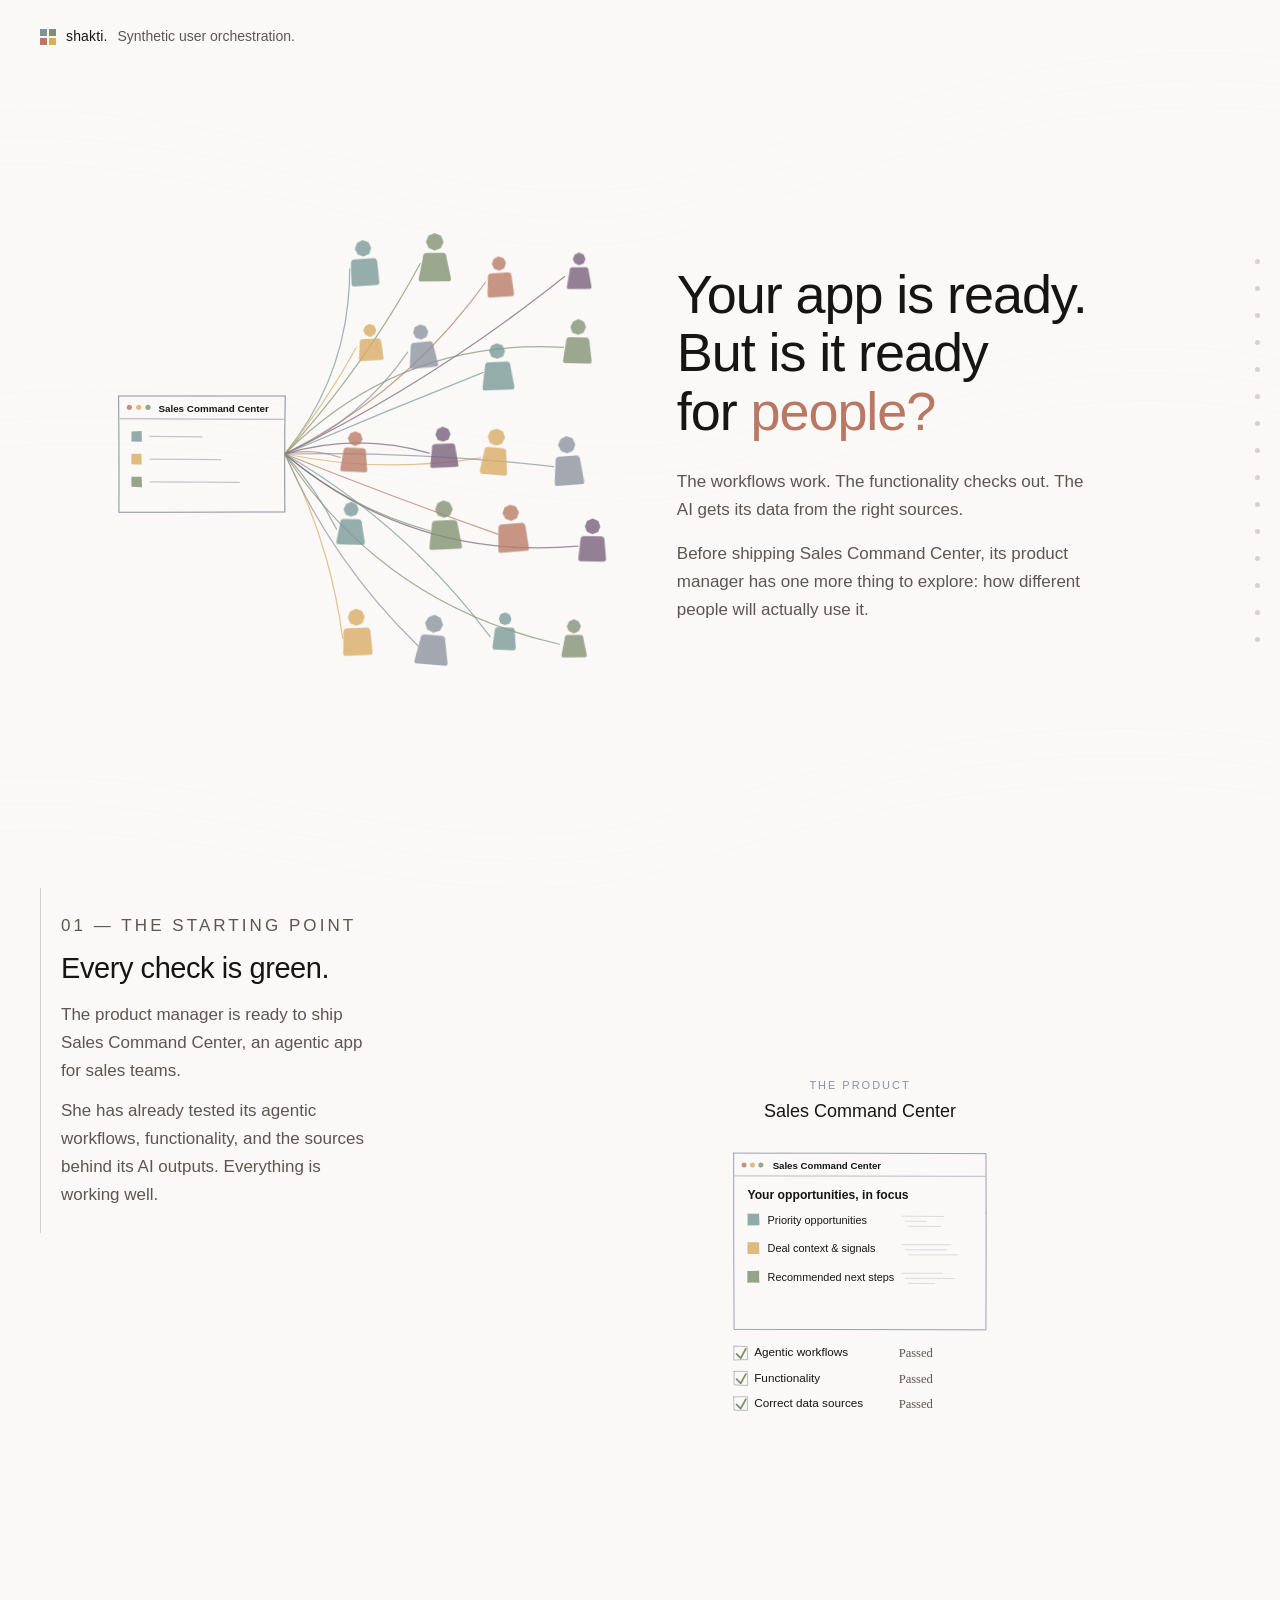
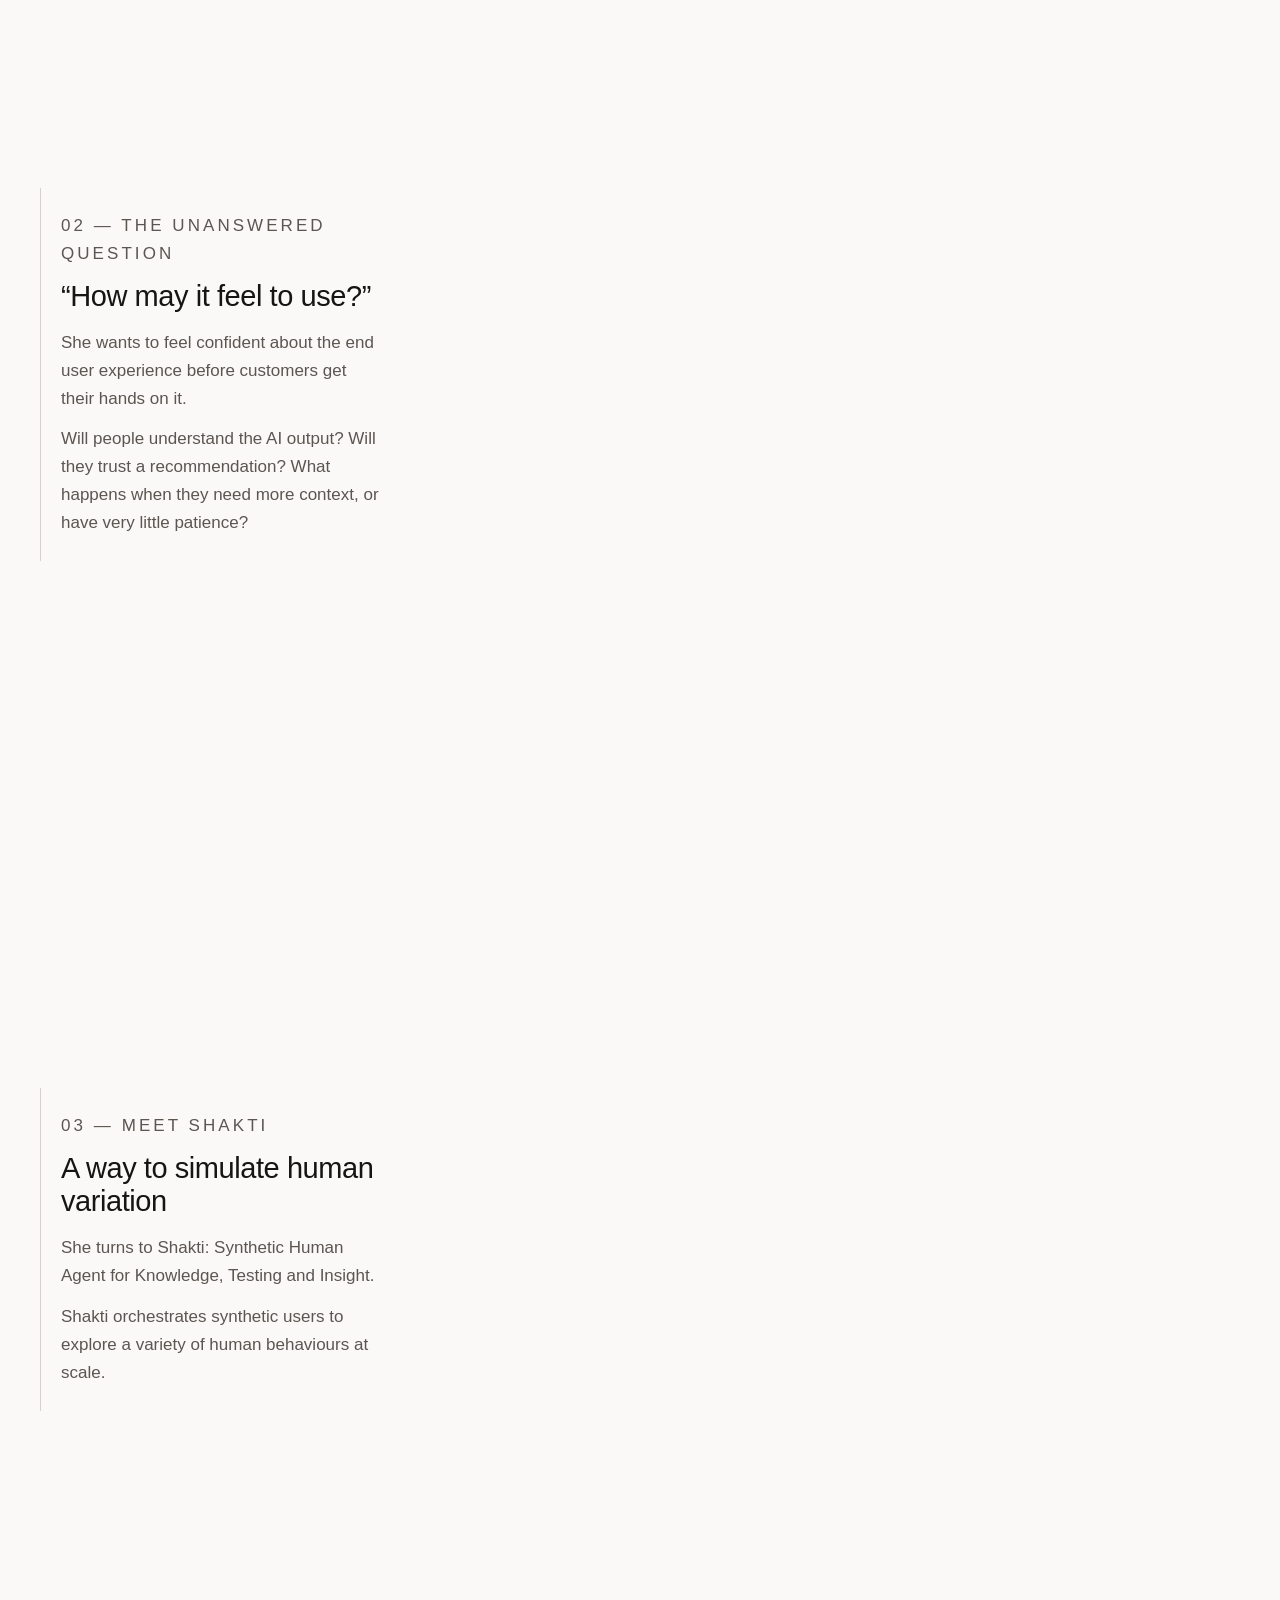
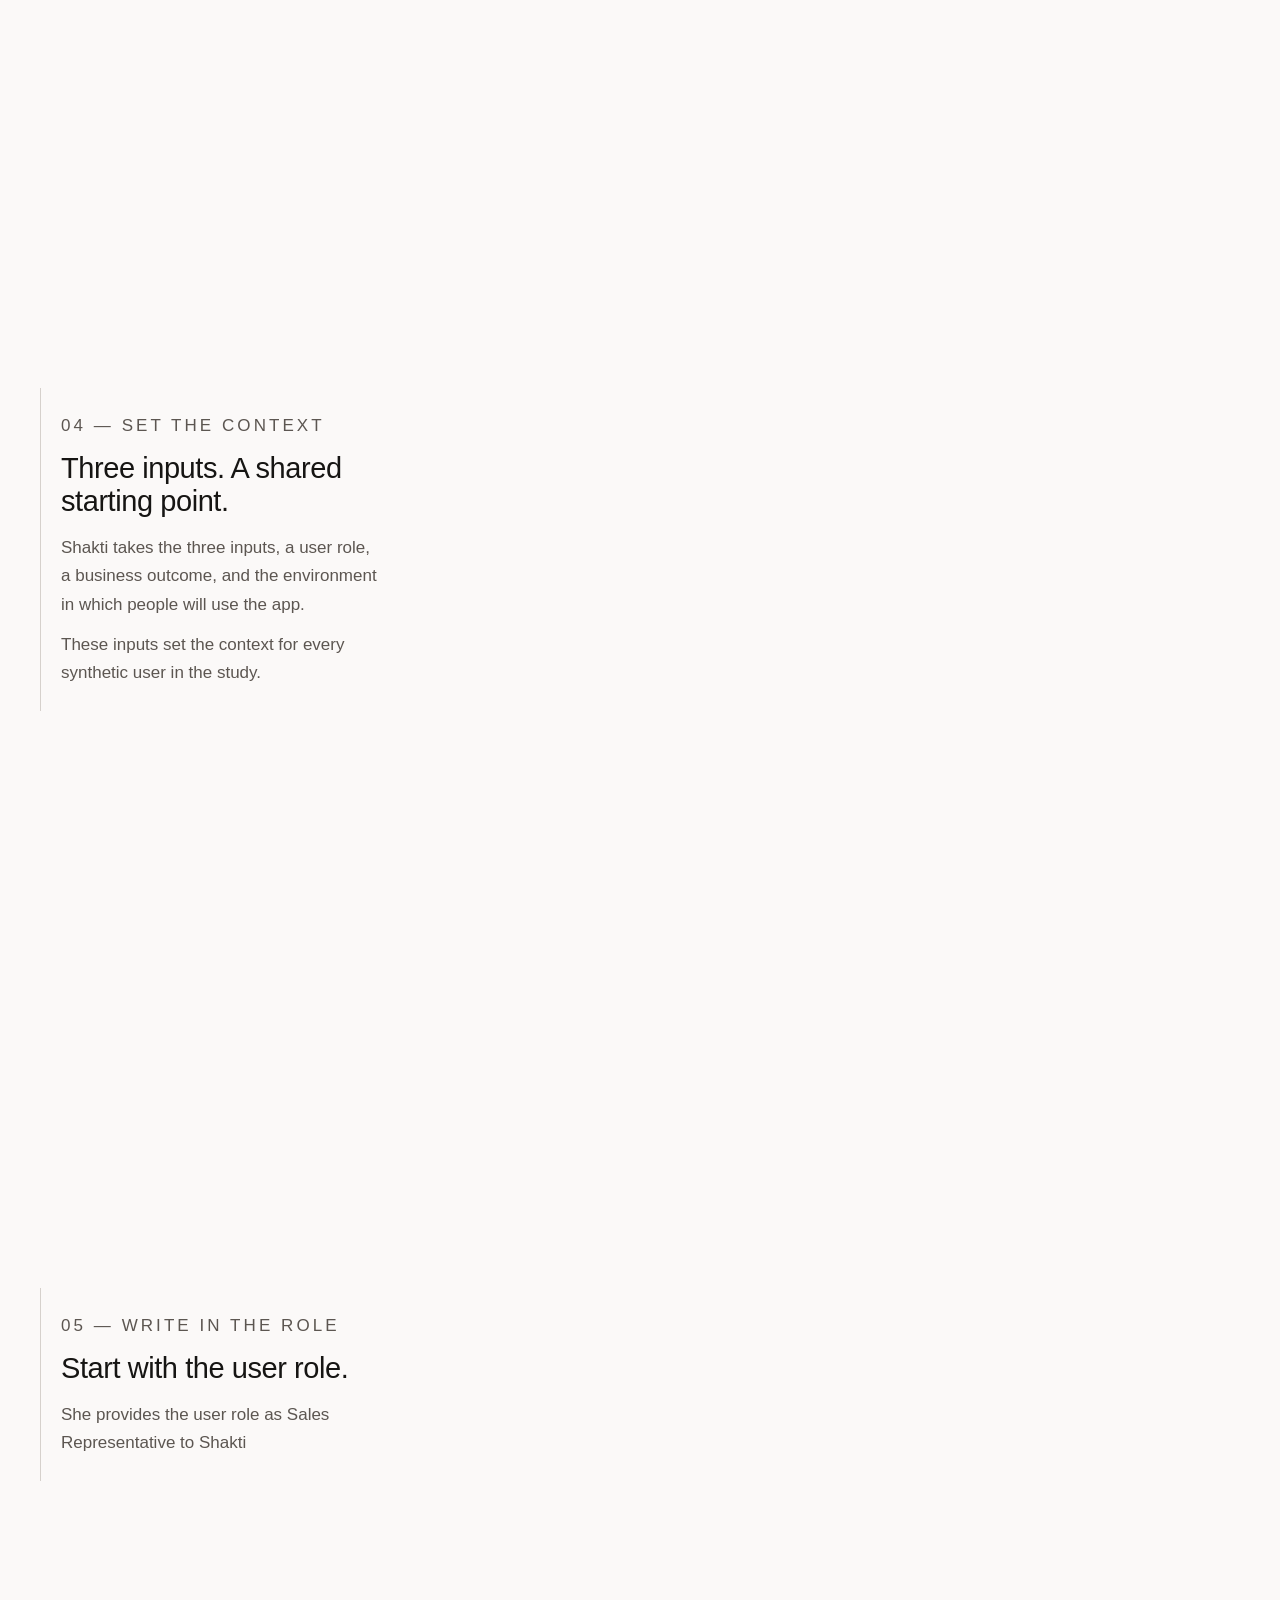
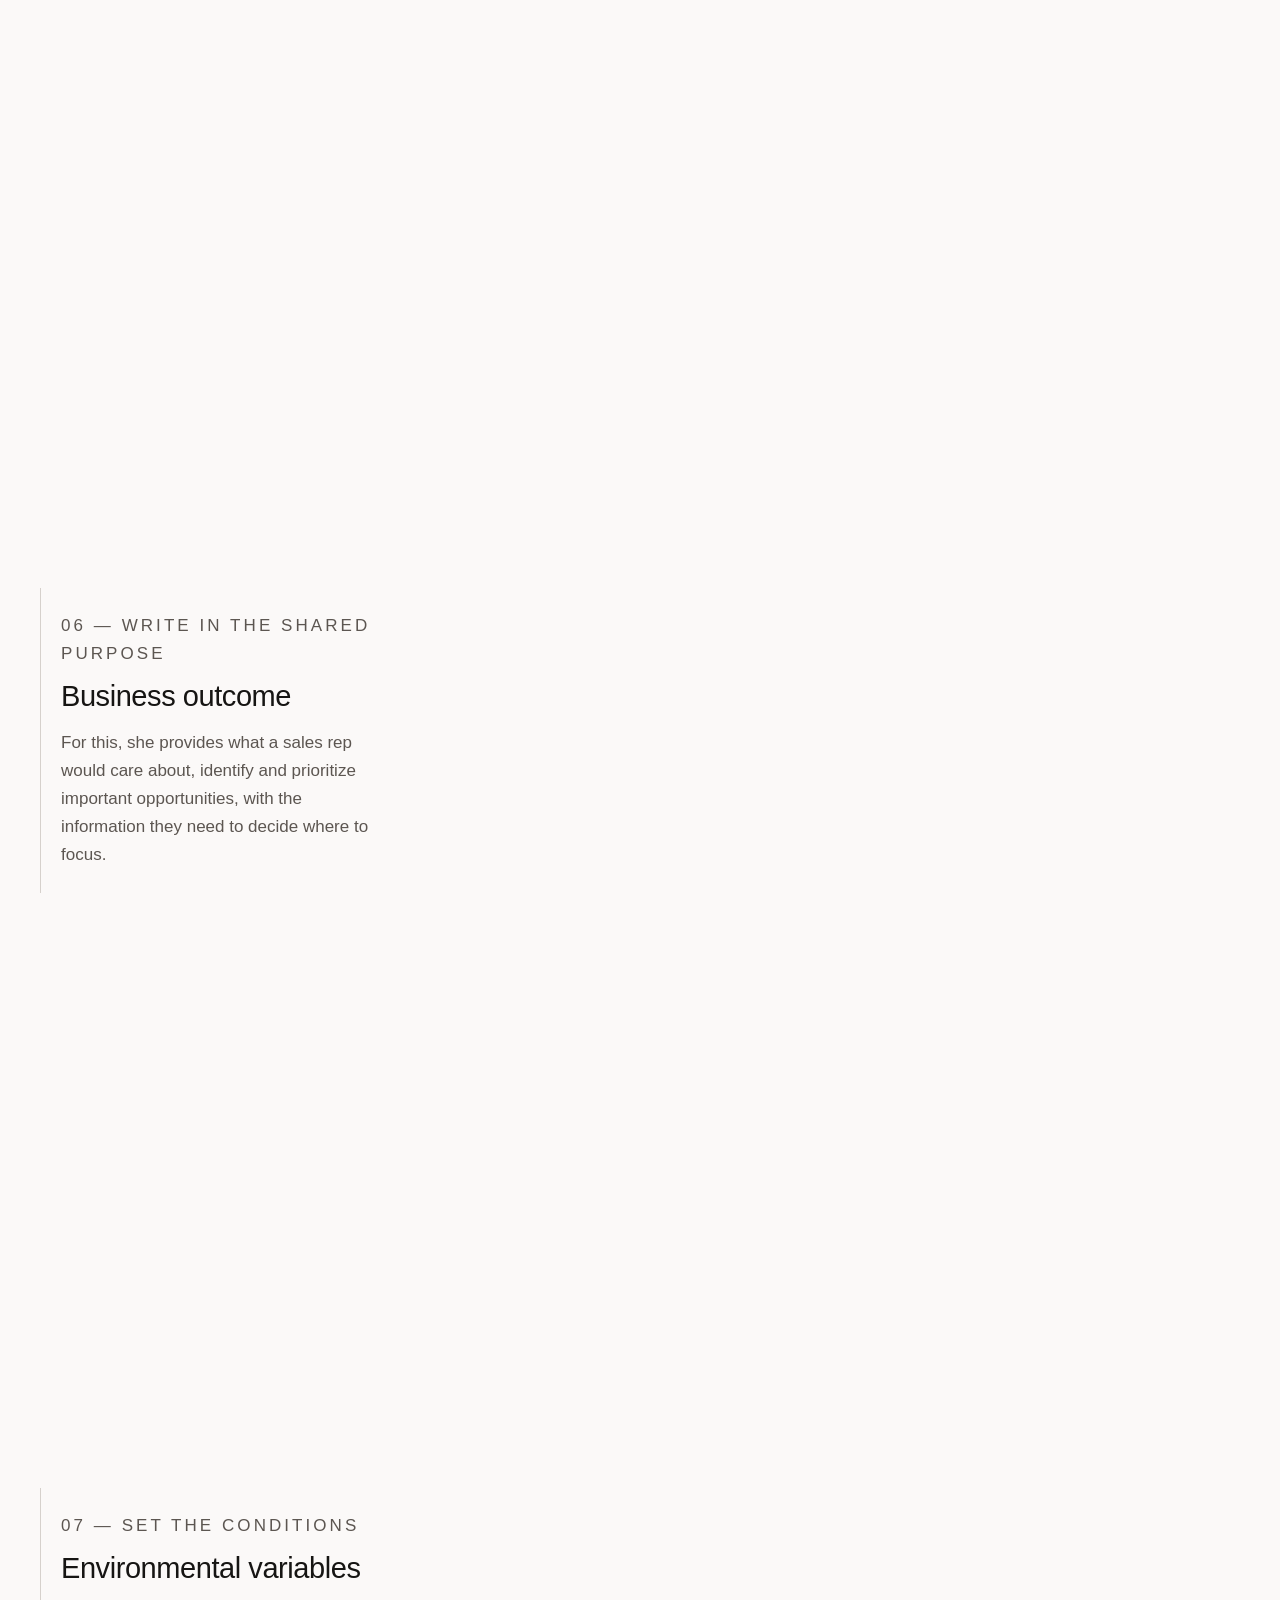
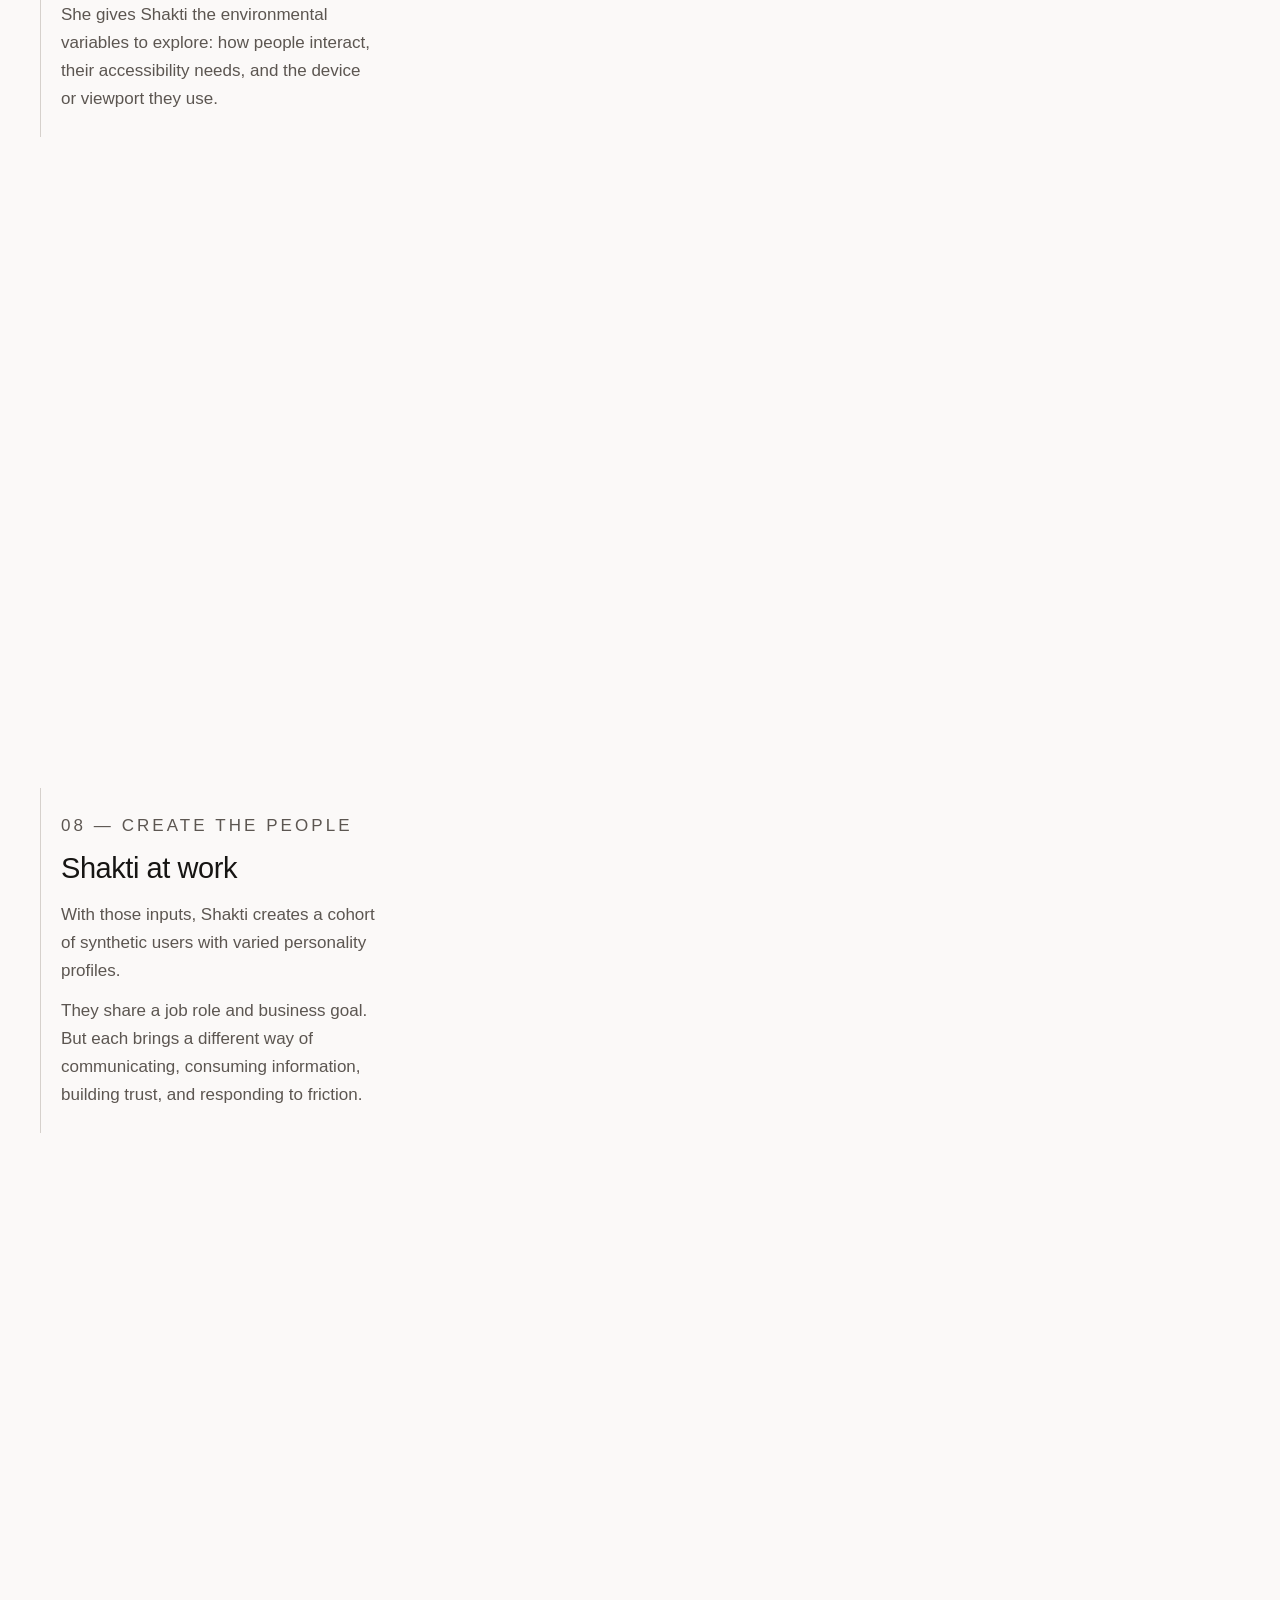
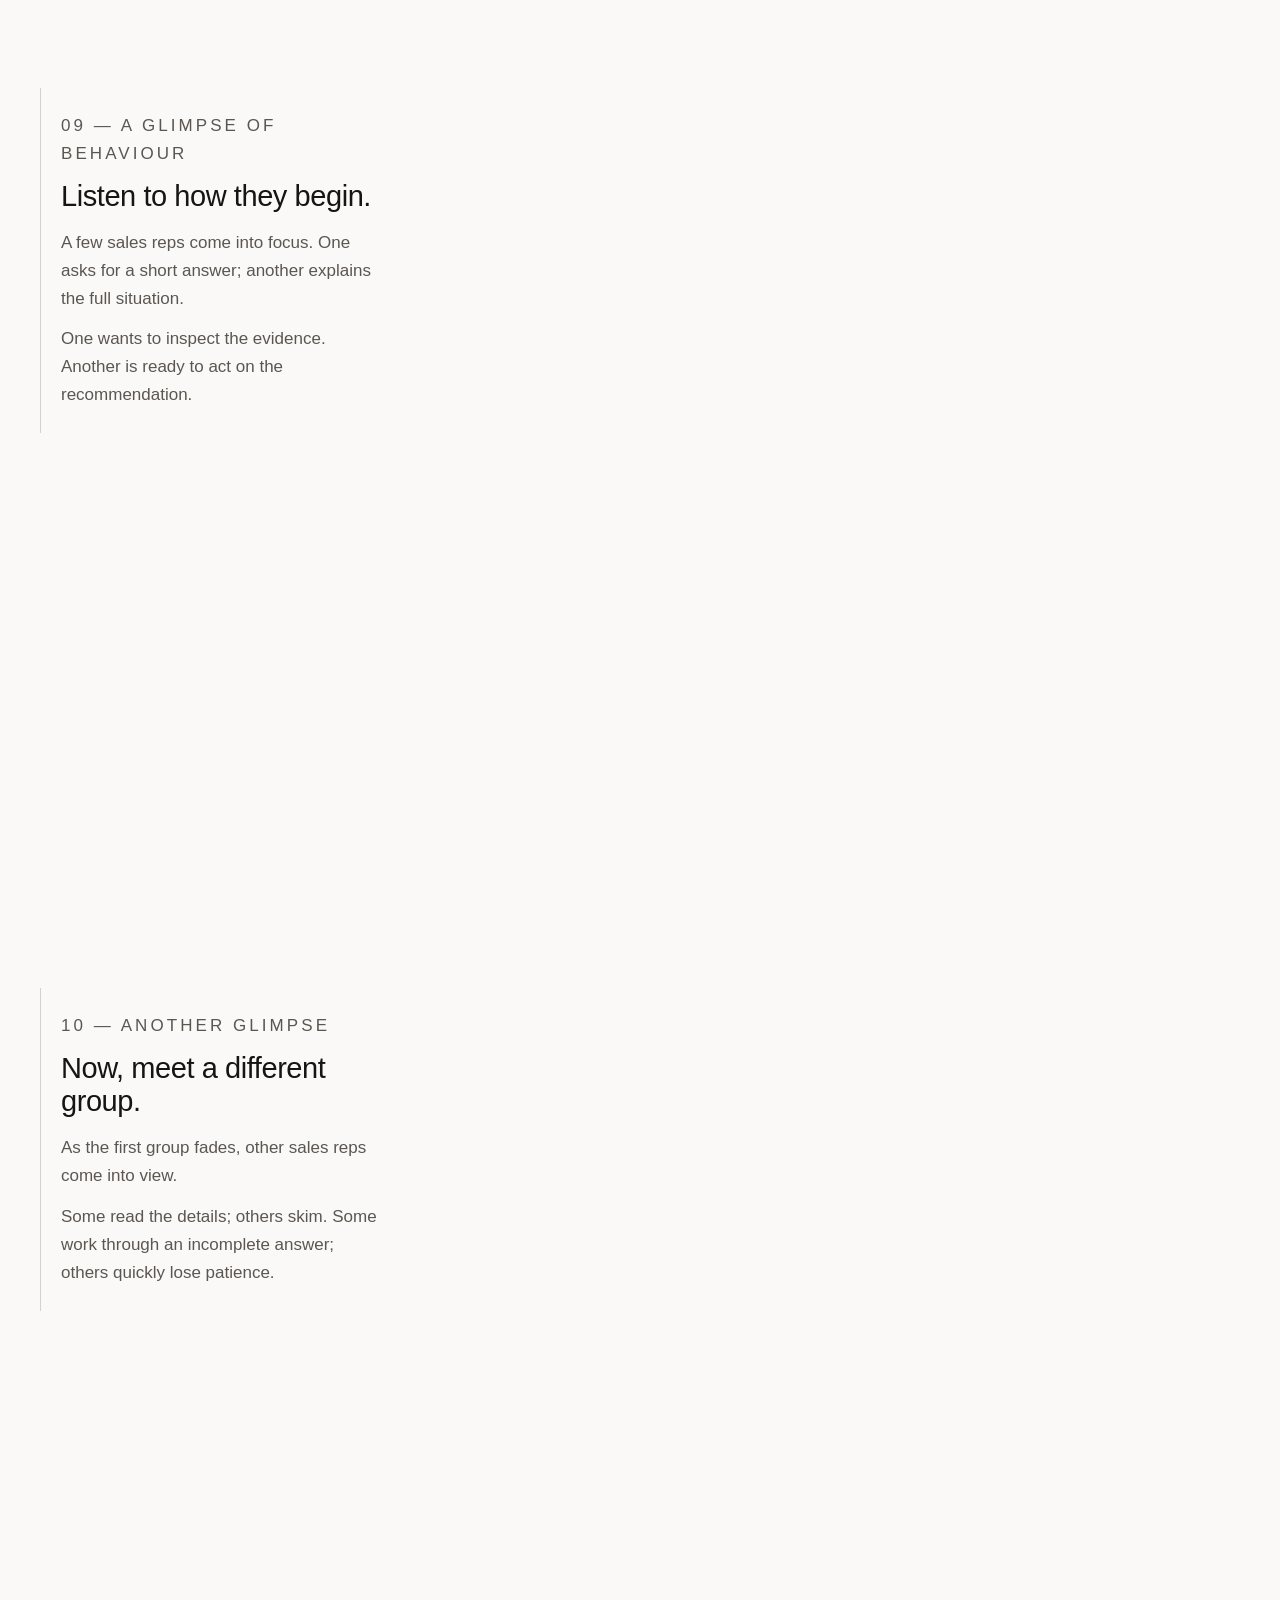
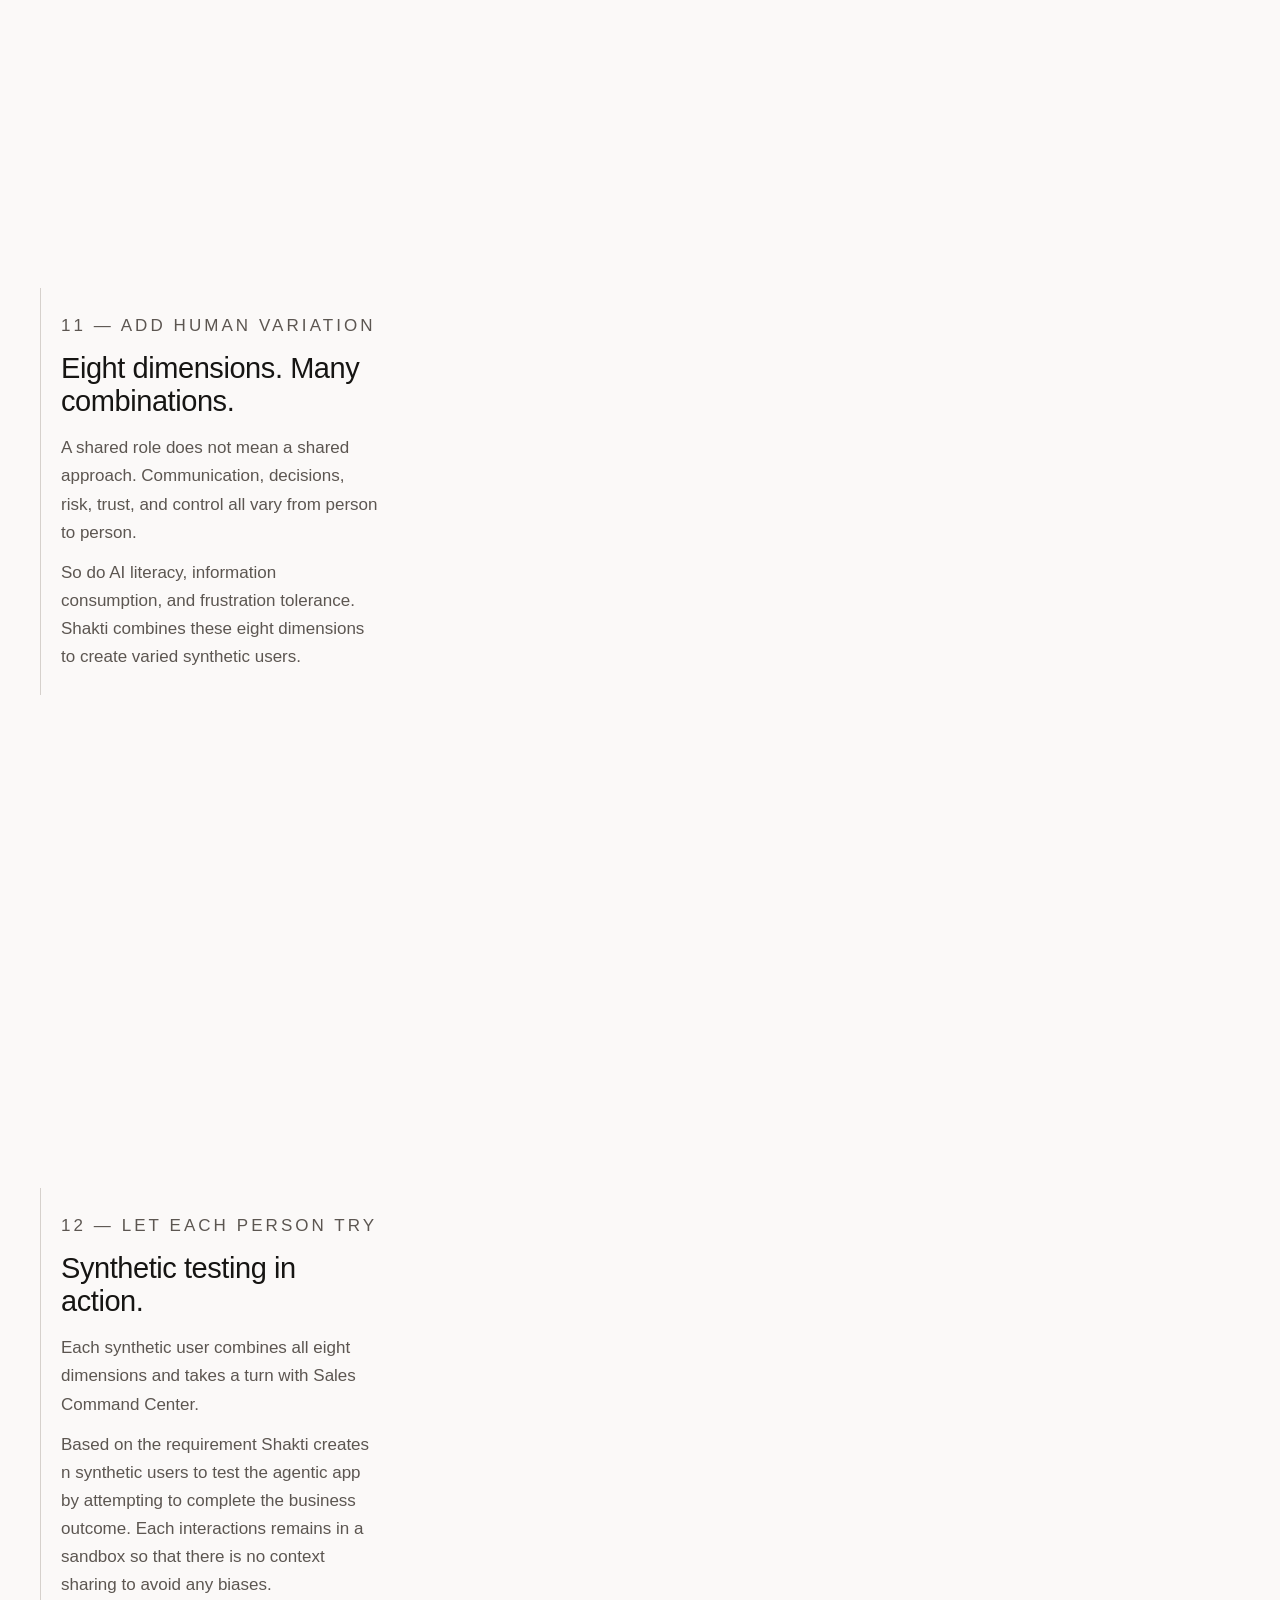
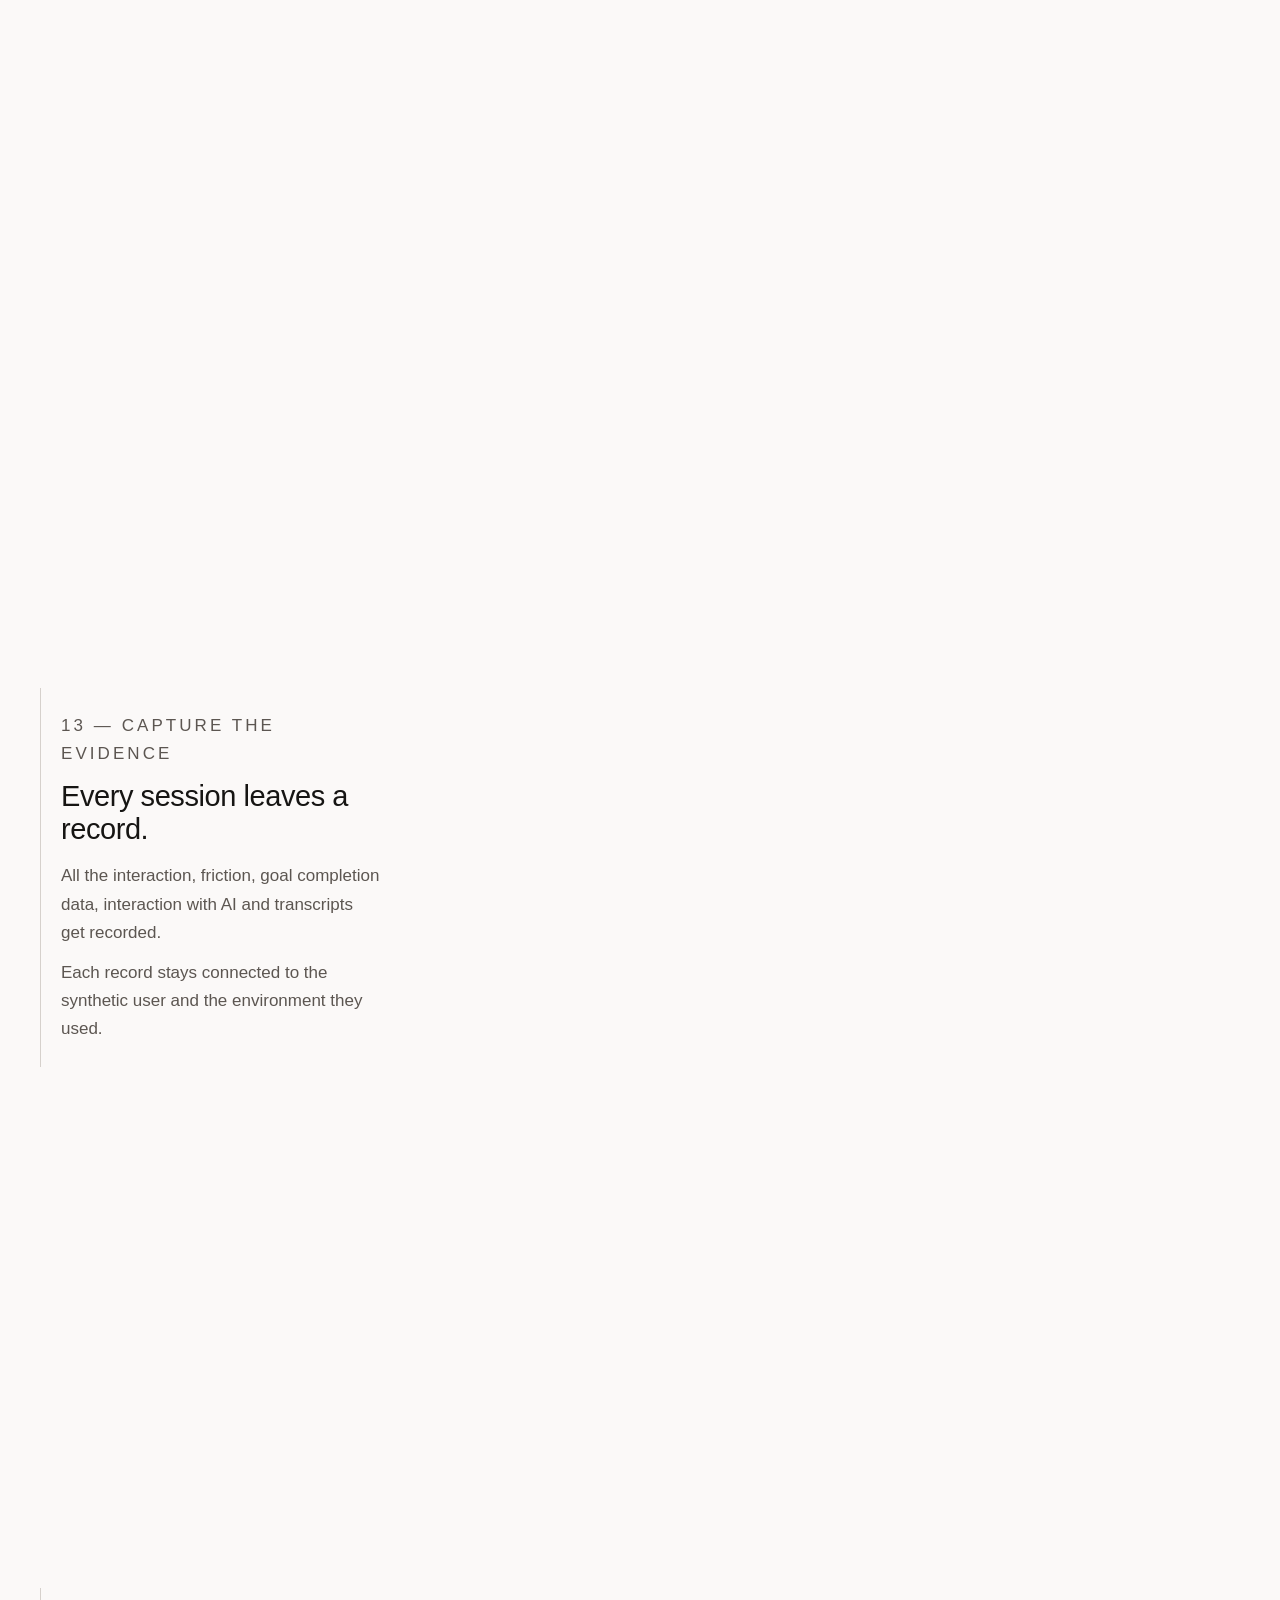
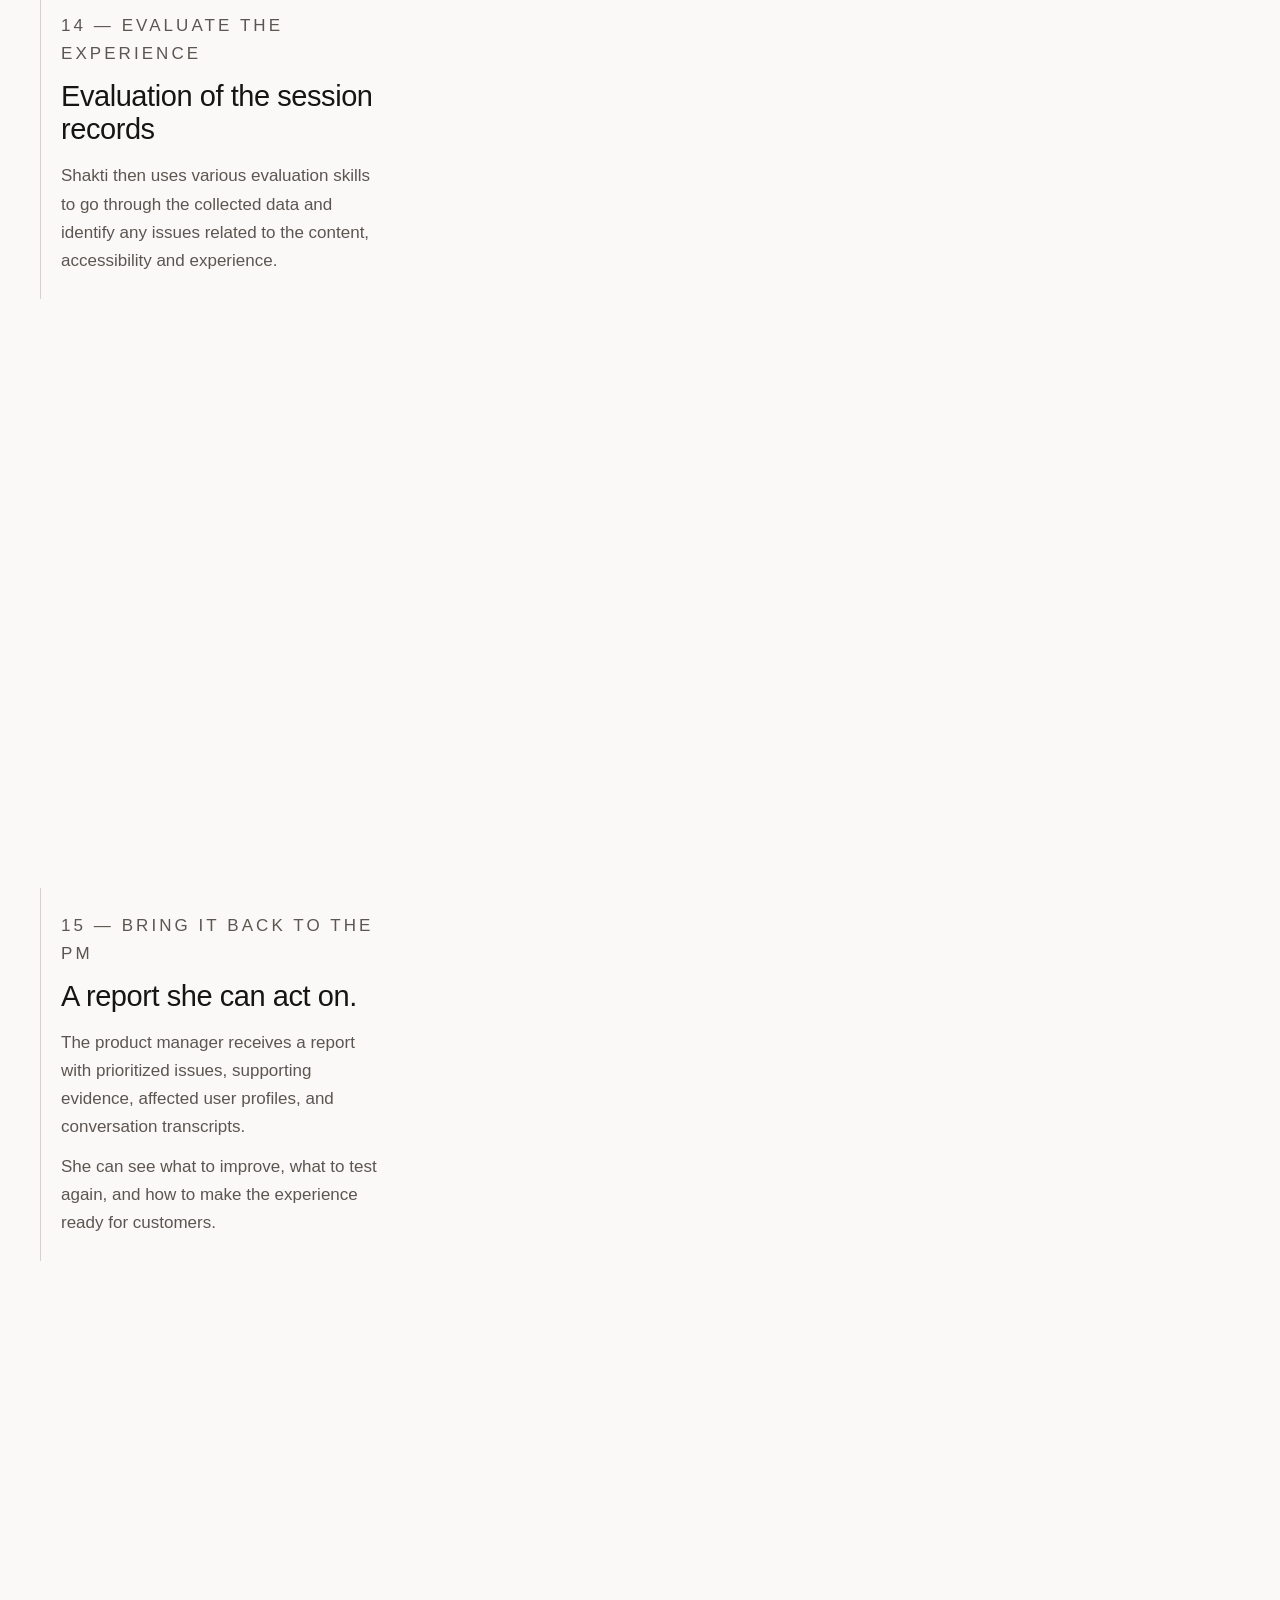
==== shakti-story-standalone.html @ a96cd529 "Minimalist theme: quieter background, borderless cards, flat fills, finer lines Co-Authored-By: Clau" ====
<!doctype html>
<html lang="en">
<head>
<meta charset="utf-8">
<meta name="viewport" content="width=device-width, initial-scale=1">
<title>Ready for people? — A Shakti story</title>
<meta name="description" content="How a product manager uses Shakti, synthetic user orchestration, to explore the human experience of an agentic Sales Command Center app before launch.">
<style>
/* Ready for people? — A Shakti story
   Shareable stylesheet. Warm, paper-like, hand-drawn. No gradients, no glossy effects. */

:root {
  --bg: #FBF9F8;
  --card: #FFFEFD;
  --text: #161513;
  --text-2: #5C5651;
  --border: #D6D1CC;
  --focus: #00688C;
  --red: #C74634;
  --teal: #789895;
  --sage: #80906F;
  --terracotta: #B87863;
  --plum: #765D78;
  --gold: #D9AB63;
  --gray: #8B919C;
  --font: "Oracle Sans", "Helvetica Neue", Arial, sans-serif;
  --card-w: 340px;
  --pin-top: 26vh;
}

* { box-sizing: border-box; }
html { scroll-behavior: smooth; }
@media (prefers-reduced-motion: reduce) { html { scroll-behavior: auto; } }

body {
  margin: 0;
  background: var(--bg);
  color: var(--text);
  font-family: var(--font);
  font-size: 17px;
  line-height: 1.55;
  overflow-x: hidden;
  -webkit-font-smoothing: antialiased;
}

a { color: var(--focus); }
:focus-visible { outline: 2px solid var(--focus); outline-offset: 3px; }

/* Background bands + contours */
.bg { position: fixed; inset: 0; z-index: 0; pointer-events: none; }
.bg svg { width: 100%; height: 100%; display: block; }
.bg-bands path { display: none; }
.bg-contours path { fill: none; stroke: #9C8F84; stroke-width: 0.6; opacity: 0.07; }

/* Reading progress */
.progress { position: fixed; top: 0; left: 0; right: 0; height: 2px; z-index: 50; background: transparent; }
.progress-bar { height: 100%; width: 0; background: var(--red); transform-origin: left; }

.skip-link {
  position: absolute; left: 12px; top: -60px; z-index: 60;
  background: var(--card); border: 1px solid var(--border); padding: 8px 12px; border-radius: 4px;
}
.skip-link:focus { top: 12px; }

/* Brand */
.brand {
  position: relative; z-index: 2;
  display: flex; align-items: center; gap: 10px;
  padding: 26px 40px 0;
  color: var(--text-2);
  font-size: 14px;
}
.brand-mark { display: grid; grid-template-columns: 1fr 1fr; gap: 2px; width: 16px; height: 16px; }
.brand-mark i { display: block; background: var(--teal); }
.brand-mark i:nth-child(2) { background: var(--sage); }
.brand-mark i:nth-child(3) { background: var(--terracotta); }
.brand-mark i:nth-child(4) { background: var(--gold); }
.brand-name { color: var(--text); font-weight: 500; letter-spacing: 0.01em; }
.brand-tag { color: var(--text-2); }

main { position: relative; z-index: 1; }

/* Hero */
.hero {
  display: grid;
  grid-template-columns: 1.05fr 1fr;
  gap: 48px;
  align-items: center;
  min-height: calc(100vh - 60px);
  max-width: 1180px;
  margin: 0 auto;
  padding: 30px 40px 60px;
}
.hero-art svg { width: 100%; height: auto; display: block; }
.hero-copy h1 {
  font-size: clamp(34px, 4.6vw, 54px);
  line-height: 1.08;
  font-weight: 500;
  letter-spacing: -0.02em;
  margin: 0 0 28px;
}
.hero-copy h1 em { font-style: normal; color: var(--terracotta); }
.hero-copy p { color: var(--text-2); font-size: 17px; line-height: 1.65; max-width: 44ch; margin: 0 0 16px; }

/* Story layout: sticky stage right, cards left (desktop) */
.story {
  position: relative;
  display: grid;
  grid-template-columns: minmax(300px, 440px) 1fr;
  max-width: 1400px;
  margin: 0 auto;
}
.stage-col { grid-column: 2; grid-row: 1; }
.steps { grid-column: 1; grid-row: 1; padding: 0 0 0 40px; }

.stage {
  position: sticky; top: 0;
  height: 100vh;
  overflow: hidden;
}
#stageSvg { position: absolute; inset: 0; width: 100%; height: 100%; }

.stage-heading {
  position: absolute; top: 9vh; left: 0; right: 0;
  display: flex; flex-direction: column; gap: 4px; align-items: center; text-align: center;
  z-index: 3; pointer-events: none;
  transition: opacity 0.35s ease;
}
.stage-heading.is-hidden { opacity: 0; }
.stage-heading.is-left { right: auto; align-items: flex-start; text-align: left; }
.stage-label { font-size: 11px; letter-spacing: 0.18em; text-transform: uppercase; color: var(--gray); }
.stage-title { font-size: 18px; font-weight: 500; color: var(--text); }

/* Narrative cards */
.step { min-height: 100vh; display: flex; align-items: flex-start; }
.step-tall { min-height: 300vh; }
.step-inner { position: sticky; top: var(--pin-top); width: 100%; max-width: var(--card-w); }
.card {
  position: sticky; top: var(--pin-top);
  width: var(--card-w); max-width: 100%;
  padding: 24px 0 24px 20px;
  background: transparent;
  border: 0;
  border-left: 1px solid var(--border);
  border-radius: 0;
  box-shadow: none;
  transition: opacity 0.35s ease;
}
.step-inner .card { position: relative; top: auto; }
.card.is-dim { opacity: 0.3; }
.chapter-label {
  margin: 0 0 12px;
  font-size: 11px; letter-spacing: 0.18em; text-transform: uppercase;
  color: var(--gray);
}
.card h2 { font-size: 29px; line-height: 1.15; font-weight: 500; margin: 0 0 16px; letter-spacing: -0.015em; }
.card p { margin: 0 0 12px; color: var(--text-2); font-size: 17px; line-height: 1.65; }
.card p:last-child { margin-bottom: 0; }

/* Chapter dots */
.dots {
  position: fixed; right: 14px; top: 50%; transform: translateY(-50%);
  display: flex; flex-direction: column; gap: 9px; z-index: 40;
}
.dots button {
  width: 18px; height: 18px; padding: 0; border: 0; background: transparent; cursor: pointer;
  display: grid; place-items: center; border-radius: 50%;
}
.dots button::before {
  content: ""; width: 5px; height: 5px; border-radius: 50%;
  background: var(--border); transition: background 0.25s ease, transform 0.25s ease;
}
.dots button[aria-current="true"]::before { background: var(--text); transform: scale(1.3); }
.dots button:hover::before { background: var(--text-2); }

/* Environment panel (transparent, pencil-style chips) */
.env-panel {
  position: absolute; z-index: 4;
  right: 4%; top: 44%;
  width: 340px;
  transform-origin: 0 0;
  opacity: 0; pointer-events: none;
  transition: opacity 0.3s ease;
}
.env-panel.is-on { opacity: 1; pointer-events: auto; }
.env-form { font-size: 12px; color: var(--text-2); }
.env-title { margin: 0 0 8px; font-size: 10.5px; letter-spacing: 0.14em; text-transform: uppercase; color: var(--text-2); }
.env-form fieldset { border: 0; padding: 0; margin: 0 0 8px; display: flex; flex-wrap: wrap; gap: 5px; align-items: center; }
.env-form legend { float: left; width: 100%; padding: 0; margin: 0 0 5px; font-size: 10.5px; letter-spacing: 0.16em; text-transform: uppercase; color: var(--gray); }
.chip { position: relative; display: inline-block; cursor: pointer; }
.chip input { position: absolute; opacity: 0; width: 1px; height: 1px; margin: 0; }
.chip span {
  display: inline-block; padding: 2px 9px; border: 1px solid var(--border); border-radius: 999px;
  background: transparent; color: var(--text-2); line-height: 1.5;
}
.chip:has(input:checked) span { background: var(--text); border-color: var(--text); color: var(--bg); }
.chip:has(input:focus-visible) span { outline: 2px solid var(--focus); outline-offset: 2px; }
.chip:hover span { border-color: var(--text-2); }
.env-select { margin-left: auto; display: inline-flex; align-items: center; gap: 6px; font-size: 11px; }
.env-form select {
  font: inherit; font-size: 11.5px; color: var(--text); background: transparent;
  border: 1px solid var(--border); border-radius: 999px; padding: 2px 4px; max-width: 150px;
}
.env-device { display: flex; align-items: center; gap: 10px; margin-top: 4px; }
.env-device svg { width: 64px; height: auto; flex: none; }
.env-summary { margin: 0; font-size: 11.5px; line-height: 1.45; color: var(--text-2); font-style: italic; }
.env-note { margin: 6px 0 0; font-size: 10.5px; color: var(--gray); }

/* SVG common text styles */
#stageSvg text, #heroSvg text { font-family: var(--font); fill: var(--text); }
.pencil { font-style: italic; fill: var(--text-2); }
#stageSvg text.hand { font-family: "Bradley Hand", "Segoe Script", "Comic Sans MS", cursive; fill: var(--text-2); }
.ink-label { font-size: 12px; letter-spacing: 0.12em; text-transform: uppercase; fill: var(--text-2); }

/* Hero reveal */
.hero-line { stroke-dasharray: 600; stroke-dashoffset: 600; animation: draw 1.6s ease forwards; }
.hero-person { opacity: 0; animation: fadeIn 0.6s ease forwards; }
@keyframes draw { to { stroke-dashoffset: 0; } }
@keyframes fadeIn { to { opacity: 1; } }
@media (prefers-reduced-motion: reduce) {
  .hero-line, .hero-person { animation: none; stroke-dashoffset: 0; opacity: 1; }
  .card, .stage-heading { transition: none; }
}

/* Mobile: stage on top (58vh), cards below */
@media (max-width: 860px) {
  :root { --pin-top: 60vh; }
  .brand { padding: 18px 20px 0; flex-wrap: wrap; row-gap: 2px; }
  .hero { grid-template-columns: 1fr; gap: 20px; padding: 16px 20px 40px; min-height: auto; }
  .hero-copy h1 { font-size: 34px; }
  .hero-copy p { font-size: 16px; }
  .hero-art { max-width: 420px; margin: 0 auto; width: 100%; }
  .story { display: block; }
  .stage-col, .steps { grid-column: auto; }
  .stage-col { position: sticky; top: 0; z-index: 5; background: var(--bg); }
  .stage { position: relative; height: 58vh; }
  .stage-heading { top: 12px; padding: 0 16px; }
  .stage-title { font-size: 15px; }
  .stage-label { font-size: 10.5px; }
  .steps { padding: 0 16px; }
  .step { min-height: 100vh; }
  .step-tall { min-height: 300vh; }
  .card { width: 100%; max-width: 480px; padding: 18px 0 18px 16px; }
  .card h2 { font-size: 24px; }
  .card p { font-size: 15.5px; }
  .card, .step-inner { top: var(--pin-top); }
  .step-inner { max-width: 480px; }
  .env-panel { position: relative; right: auto; top: auto; width: 100%; max-width: 480px; margin-top: 12px; padding: 14px 0 0 16px; border-left: 1px solid var(--border); transform: none !important; }
  .env-panel.in-stage { display: none; }
  .dots { right: 6px; gap: 6px; }
  .dots button { width: 14px; height: 14px; }
  .dots button::before { width: 5px; height: 5px; }
}

</style>
</head>
<body>

<!-- Faint abstract background: broad curved bands and fine contour lines -->
<div class="bg" aria-hidden="true">
  <svg viewBox="0 0 1600 1000" preserveAspectRatio="xMidYMid slice">
    <g class="bg-bands">
      <path d="M-100 240 C 300 120, 600 380, 900 260 S 1500 80, 1750 220 L 1750 420 C 1400 300, 1100 520, 800 420 S 200 300, -100 440 Z"/>
      <path d="M-100 640 C 250 520, 550 760, 850 660 S 1450 500, 1750 640 L 1750 820 C 1400 720, 1050 900, 750 820 S 200 700, -100 860 Z"/>
    </g>
    <g class="bg-contours">
      <path d="M-100 150 C 300 40, 600 300, 900 180 S 1500 0, 1750 140"/>
      <path d="M-100 180 C 300 70, 600 330, 900 210 S 1500 30, 1750 170"/>
      <path d="M-100 210 C 300 100, 600 360, 900 240 S 1500 60, 1750 200"/>
      <path d="M-100 470 C 350 350, 650 570, 950 470 S 1450 340, 1750 480"/>
      <path d="M-100 500 C 350 380, 650 600, 950 500 S 1450 370, 1750 510"/>
      <path d="M-100 530 C 350 410, 650 630, 950 530 S 1450 400, 1750 540"/>
      <path d="M-100 900 C 250 780, 550 1000, 850 900 S 1450 760, 1750 900"/>
      <path d="M-100 930 C 250 810, 550 1030, 850 930 S 1450 790, 1750 930"/>
      <path d="M-100 960 C 250 840, 550 1060, 850 960 S 1450 820, 1750 960"/>
    </g>
  </svg>
</div>

<div class="progress" aria-hidden="true"><div class="progress-bar" id="progressBar"></div></div>

<a class="skip-link" href="#story">Skip to the story</a>

<header class="brand">
  <span class="brand-mark" aria-hidden="true"><i></i><i></i><i></i><i></i></span>
  <span class="brand-name">shakti.</span>
  <span class="brand-tag">Synthetic user orchestration.</span>
</header>

<main>
  <section class="hero" aria-labelledby="hero-title">
    <div class="hero-art" id="heroArt">
      <svg id="heroSvg" viewBox="0 0 520 440" role="img" aria-labelledby="heroSvgTitle">
        <title id="heroSvgTitle">A small Sales Command Center app connected by curved pencil lines to about twenty small people.</title>
      </svg>
    </div>
    <div class="hero-copy">
      <h1 id="hero-title">Your app is ready.<br>But is it ready<br>for <em>people?</em></h1>
      <p>The workflows work. The functionality checks out. The AI gets its data from the right sources.</p>
      <p>Before shipping Sales Command Center, its product manager has one more thing to explore: how different people will actually use it.</p>
    </div>
  </section>

  <section class="story" id="story" aria-label="The story">
    <div class="stage-col">
      <div class="stage" id="stage">
        <div class="stage-heading" id="stageHeading" aria-live="polite">
          <span class="stage-label" id="stageLabel"></span>
          <span class="stage-title" id="stageTitle"></span>
        </div>
        <svg id="stageSvg" viewBox="0 0 1000 700" role="img" aria-labelledby="stageDesc">
          <desc id="stageDesc">Illustration of the current chapter.</desc>
        </svg>

        <!-- Environment panel: a working, transparent panel with pencil-style labels -->
        <div class="env-panel" id="envPanel" aria-hidden="true">
          <form id="envForm" class="env-form" aria-label="Choose an example test environment">
            <p class="env-title">Choose an example test environment</p>
            <fieldset class="chips">
              <legend>Interaction</legend>
              <label class="chip"><input type="radio" name="interaction" value="Conversation only"><span>Conversation only</span></label>
              <label class="chip"><input type="radio" name="interaction" value="Clickable elements"><span>Clickable elements</span></label>
              <label class="chip"><input type="radio" name="interaction" value="Both" checked><span>Both</span></label>
            </fieldset>
            <fieldset class="chips">
              <legend>Accessibility</legend>
              <label class="chip"><input type="checkbox" name="a11y" value="Keyboard only"><span>Keyboard only</span></label>
              <label class="chip"><input type="checkbox" name="a11y" value="Screen reader"><span>Screen reader</span></label>
              <label class="chip"><input type="checkbox" name="a11y" value="200% zoom"><span>200% zoom</span></label>
              <label class="chip"><input type="checkbox" name="a11y" value="High contrast"><span>High contrast</span></label>
            </fieldset>
            <fieldset class="chips">
              <legend>Device + viewport</legend>
              <label class="chip"><input type="radio" name="device" value="Desktop" checked><span>Desktop</span></label>
              <label class="chip"><input type="radio" name="device" value="Mobile"><span>Mobile</span></label>
              <label class="env-select"><span>Viewport</span><select name="viewport" id="viewportSelect"></select></label>
            </fieldset>
            <div class="env-device">
              <svg id="deviceSketch" viewBox="0 0 120 90" aria-hidden="true"></svg>
              <p class="env-summary" id="envSummary" aria-live="polite"></p>
            </div>
            <p class="env-note">These choices describe the simulated environment. They do not change this page.</p>
          </form>
        </div>
      </div>
    </div>

    <div class="steps" id="steps">
      <div class="step" data-chapter="1">
        <article class="card" id="ch-1">
          <p class="chapter-label">01 — The starting point</p>
          <h2>Every check is green.</h2>
          <p>The product manager is ready to ship Sales Command Center, an agentic app for sales teams.</p>
          <p>She has already tested its agentic workflows, functionality, and the sources behind its AI outputs. Everything is working well.</p>
        </article>
      </div>
      <div class="step" data-chapter="2">
        <article class="card" id="ch-2">
          <p class="chapter-label">02 — The unanswered question</p>
          <h2>“How may it feel to use?”</h2>
          <p>She wants to feel confident about the end user experience before customers get their hands on it.</p>
          <p>Will people understand the AI output? Will they trust a recommendation? What happens when they need more context, or have very little patience?</p>
        </article>
      </div>
      <div class="step" data-chapter="3">
        <article class="card" id="ch-3">
          <p class="chapter-label">03 — Meet Shakti</p>
          <h2>A way to simulate human variation</h2>
          <p>She turns to Shakti: Synthetic Human Agent for Knowledge, Testing and Insight.</p>
          <p>Shakti orchestrates synthetic users to explore a variety of human behaviours at scale.</p>
        </article>
      </div>
      <div class="step" data-chapter="4">
        <article class="card" id="ch-4">
          <p class="chapter-label">04 — Set the context</p>
          <h2>Three inputs. A shared starting point.</h2>
          <p>Shakti takes the three inputs, a user role, a business outcome, and the environment in which people will use the app.</p>
          <p>These inputs set the context for every synthetic user in the study.</p>
        </article>
      </div>
      <div class="step" data-chapter="5">
        <article class="card" id="ch-5">
          <p class="chapter-label">05 — Write in the role</p>
          <h2>Start with the user role.</h2>
          <p>She provides the user role as Sales Representative to Shakti</p>
        </article>
      </div>
      <div class="step" data-chapter="6">
        <article class="card" id="ch-6">
          <p class="chapter-label">06 — Write in the shared purpose</p>
          <h2>Business outcome</h2>
          <p>For this, she provides what a sales rep would care about, identify and prioritize important opportunities, with the information they need to decide where to focus.</p>
        </article>
      </div>
      <div class="step step-env" data-chapter="7">
        <div class="step-inner">
          <article class="card" id="ch-7">
            <p class="chapter-label">07 — Set the conditions</p>
            <h2>Environmental variables</h2>
            <p>She gives Shakti the environmental variables to explore: how people interact, their accessibility needs, and the device or viewport they use.</p>
          </article>
          <div class="env-slot" id="envSlotMobile"></div>
        </div>
      </div>
      <div class="step" data-chapter="8">
        <article class="card" id="ch-8">
          <p class="chapter-label">08 — Create the people</p>
          <h2>Shakti at work</h2>
          <p>With those inputs, Shakti creates a cohort of synthetic users with varied personality profiles.</p>
          <p>They share a job role and business goal. But each brings a different way of communicating, consuming information, building trust, and responding to friction.</p>
        </article>
      </div>
      <div class="step" data-chapter="9">
        <article class="card" id="ch-9">
          <p class="chapter-label">09 — A glimpse of behaviour</p>
          <h2>Listen to how they begin.</h2>
          <p>A few sales reps come into focus. One asks for a short answer; another explains the full situation.</p>
          <p>One wants to inspect the evidence. Another is ready to act on the recommendation.</p>
        </article>
      </div>
      <div class="step" data-chapter="10">
        <article class="card" id="ch-10">
          <p class="chapter-label">10 — Another glimpse</p>
          <h2>Now, meet a different group.</h2>
          <p>As the first group fades, other sales reps come into view.</p>
          <p>Some read the details; others skim. Some work through an incomplete answer; others quickly lose patience.</p>
        </article>
      </div>
      <div class="step" data-chapter="11">
        <article class="card" id="ch-11">
          <p class="chapter-label">11 — Add human variation</p>
          <h2>Eight dimensions. Many combinations.</h2>
          <p>A shared role does not mean a shared approach. Communication, decisions, risk, trust, and control all vary from person to person.</p>
          <p>So do AI literacy, information consumption, and frustration tolerance. Shakti combines these eight dimensions to create varied synthetic users.</p>
        </article>
      </div>
      <div class="step step-tall" data-chapter="12">
        <article class="card" id="ch-12">
          <p class="chapter-label">12 — Let each person try</p>
          <h2>Synthetic testing in action.</h2>
          <p>Each synthetic user combines all eight dimensions and takes a turn with Sales Command Center.</p>
          <p>Based on the requirement Shakti creates n synthetic users to test the agentic app by attempting to complete the business outcome. Each interactions remains in a sandbox so that there is no context sharing to avoid any biases.</p>
        </article>
      </div>
      <div class="step" data-chapter="13">
        <article class="card" id="ch-13">
          <p class="chapter-label">13 — Capture the evidence</p>
          <h2>Every session leaves a record.</h2>
          <p>All the interaction, friction, goal completion data, interaction with AI and transcripts get recorded.</p>
          <p>Each record stays connected to the synthetic user and the environment they used.</p>
        </article>
      </div>
      <div class="step" data-chapter="14">
        <article class="card" id="ch-14">
          <p class="chapter-label">14 — Evaluate the experience</p>
          <h2>Evaluation of the session records</h2>
          <p>Shakti then uses various evaluation skills to go through the collected data and identify any issues related to the content, accessibility and experience.</p>
        </article>
      </div>
      <div class="step" data-chapter="15">
        <article class="card" id="ch-15">
          <p class="chapter-label">15 — Bring it back to the PM</p>
          <h2>A report she can act on.</h2>
          <p>The product manager receives a report with prioritized issues, supporting evidence, affected user profiles, and conversation transcripts.</p>
          <p>She can see what to improve, what to test again, and how to make the experience ready for customers.</p>
        </article>
      </div>
    </div>
  </section>
</main>

<nav class="dots" id="dots" aria-label="Chapters"></nav>

<script>
/* Ready for people? — A Shakti story
   Scroll-driven, hand-drawn SVG storytelling. All artwork is generated locally.
   Global scroll position g ∈ [1, 16): chapter n is "settled" for g ∈ [n, n+0.5],
   transitions to n+1 happen for g ∈ [n+0.55, n+0.95]. Every visual is a pure
   function of g, so scrolling up reverses naturally. */
(() => {
'use strict';

const NS = 'http://www.w3.org/2000/svg';
const C = {
  text: '#161513', text2: '#5C5651', border: '#D6D1CC', focus: '#00688C', red: '#C74634',
  teal: '#789895', sage: '#80906F', terracotta: '#B87863', plum: '#765D78', gold: '#D9AB63', gray: '#8B919C',
  pencil: '#8B919C', paper: '#FFFEFD', paleTeal: '#E4ECEA'
};
const PALETTE = [C.teal, C.sage, C.terracotta, C.plum, C.gold, C.gray];
const reduceMotion = window.matchMedia('(prefers-reduced-motion: reduce)').matches;

/* ---------- tiny utilities ---------- */
const clamp = (v, a = 0, b = 1) => Math.max(a, Math.min(b, v));
const lerp = (a, b, t) => a + (b - a) * t;
const smooth = t => t * t * (3 - 2 * t);
const easeOut = t => 1 - Math.pow(1 - t, 3);
// eased progress of g through [a,b]
const seg = (g, a, b, ease = smooth) => ease(clamp((g - a) / (b - a)));
const lin = (g, a, b) => clamp((g - a) / (b - a));

function rng(seed) { // mulberry32 — deterministic variation
  let a = seed >>> 0;
  return () => {
    a = (a + 0x6D2B79F5) >>> 0;
    let t = a;
    t = Math.imul(t ^ (t >>> 15), t | 1);
    t ^= t + Math.imul(t ^ (t >>> 7), t | 61);
    return ((t ^ (t >>> 14)) >>> 0) / 4294967296;
  };
}

function el(tag, attrs = {}, parent) {
  const n = document.createElementNS(NS, tag);
  for (const k in attrs) {
    if (attrs[k] == null) continue;
    if (k === 'text') n.textContent = attrs[k];
    else n.setAttribute(k, attrs[k]);
  }
  if (parent) parent.appendChild(n);
  return n;
}
const setT = (n, x, y, s = 1, r = 0) => n.setAttribute('transform', `translate(${x.toFixed(2)} ${y.toFixed(2)}) rotate(${r.toFixed(2)}) scale(${s.toFixed(4)})`);
const setO = (n, o) => { n.setAttribute('opacity', clamp(o).toFixed(3)); n.style.display = o <= 0.001 ? 'none' : ''; };

/* ---------- hand-drawn primitives ---------- */
const PEN = { stroke: C.gray, 'stroke-width': 1, fill: 'none', 'stroke-linecap': 'round', 'stroke-linejoin': 'round', opacity: 0.7 };
const JITTER = 0.55; // minimal theme: calmer hand-drawn wobble
const LINE = { ...PEN, stroke: C.teal, opacity: 0.8 };

// wobbly polyline through points (2 segments per edge, jittered)
function roughPoly(pts, seed, closed = true, amt = 1.2) {
  const r = rng(seed);
  const j = () => (r() - 0.5) * 2 * amt * JITTER;
  let d = '';
  const n = pts.length;
  for (let i = 0; i < (closed ? n : n - 1); i++) {
    const a = pts[i], b = pts[(i + 1) % n];
    const mx = (a[0] + b[0]) / 2 + j(), my = (a[1] + b[1]) / 2 + j();
    if (i === 0) d += `M${(a[0] + j()).toFixed(1)} ${(a[1] + j()).toFixed(1)} `;
    d += `Q${mx.toFixed(1)} ${my.toFixed(1)} ${(b[0] + j()).toFixed(1)} ${(b[1] + j()).toFixed(1)} `;
  }
  return d + (closed ? 'Z' : '');
}
const roughRect = (x, y, w, h, seed, amt) => roughPoly([[x, y], [x + w, y], [x + w, y + h], [x, y + h]], seed, true, amt);
function roughCircle(cx, cy, r, seed) {
  const rr = rng(seed); let d = '';
  const n = 8;
  for (let i = 0; i <= n; i++) {
    const a = (i / n) * Math.PI * 2, rad = r * (1 + (rr() - 0.5) * 0.08 * JITTER);
    const x = cx + Math.cos(a) * rad, y = cy + Math.sin(a) * rad;
    d += (i ? 'L' : 'M') + x.toFixed(1) + ' ' + y.toFixed(1) + ' ';
  }
  return d + 'Z';
}
// curved connector between two points, bowing by k
function curve(x1, y1, x2, y2, k = 0.25) {
  const mx = (x1 + x2) / 2, my = (y1 + y2) / 2, dx = x2 - x1, dy = y2 - y1;
  const cx = mx - dy * k, cy = my + dx * k;
  return `M${x1.toFixed(1)} ${y1.toFixed(1)} Q${cx.toFixed(1)} ${cy.toFixed(1)} ${x2.toFixed(1)} ${y2.toFixed(1)}`;
}
// lightly textured fill: colour + hatch overlay + pencil outline
function textured(parent, d, color, seed, opts = {}) {
  const g = el('g', {}, parent);
  el('path', { d, fill: color, opacity: opts.fillOpacity ?? 0.82 }, g);
  el('path', { d, fill: 'url(#hatch)', opacity: 0.2 }, g);
  if (opts.outline) el('path', { d, ...PEN, 'stroke-width': opts.sw ?? 1.2 }, g);
  return g;
}
// small abstract human: rounded head + shoulder-and-torso silhouette. Local origin at torso centre.
function person(parent, color, seed, size = 1) {
  const r = rng(seed);
  const g = el('g', {}, parent);
  const inner = el('g', { transform: `scale(${size})` }, g);
  const sh = 9 + r() * 2, w = 11 + r() * 2;
  const torso = roughPoly([[-sh, -2], [sh, -2], [w, 16], [-w, 16]], seed, true, 0.9)
    .replace('Z', '');
  // rounded shoulders via a smoother path
  const d = `M${-sh} -1 Q${-sh} -5 ${-sh + 3} -5 L${sh - 3} -5 Q${sh} -5 ${sh} -1 L${w} 15 Q${w} 17 ${w - 2} 17 L${-w + 2} 17 Q${-w} 17 ${-w} 15 Z`;
  textured(inner, d, color, seed + 7, { fillOpacity: 0.78 });
  const head = roughCircle(0.3 * (r() - 0.5), -13.5, 6.2 + r() * 0.8, seed + 3);
  textured(inner, head, color, seed + 11, { fillOpacity: 0.78 });
  void torso;
  return g;
}
// paper document: local origin top-left, w×h, folded corner, ruled lines
function paper(parent, w, h, seed, lines = 3) {
  const g = el('g', {}, parent);
  el('path', { d: roughRect(0, 0, w, h, seed, 0.8), fill: C.paper, ...PEN, opacity: 1 }, g);
  const c = Math.min(w, h) * 0.22;
  el('path', { d: `M${w - c} 0 L${w - c} ${c} L${w} ${c}`, ...PEN }, g);
  const r = rng(seed + 5);
  for (let i = 0; i < lines; i++) {
    const y = h * 0.34 + i * (h * 0.14);
    el('path', { d: `M${w * 0.16} ${y} L${w * (0.55 + r() * 0.3)} ${y + (r() - 0.5)}`, ...PEN, 'stroke-width': 1, opacity: 0.55 }, g);
  }
  return g;
}
function text(parent, x, y, str, attrs = {}) {
  return el('text', { x, y, text: str, 'font-size': 14, ...attrs }, parent);
}
// multi-line text with tspans; wraps at ~maxChars
function textBlock(parent, x, y, str, attrs = {}, maxChars = 24, lh = 1.3) {
  const words = String(str).split(' '); const lines = []; let cur = '';
  for (const w of words) { if ((cur + ' ' + w).trim().length > maxChars && cur) { lines.push(cur); cur = w; } else cur = (cur + ' ' + w).trim(); }
  if (cur) lines.push(cur);
  const t = el('text', { x, y, 'font-size': 14, ...attrs }, parent);
  const fs = +(attrs['font-size'] || 14);
  lines.forEach((l, i) => el('tspan', { x, dy: i ? fs * lh : 0, text: l }, t));
  return t;
}
// dash-reveal a path to progress p
function reveal(path, p) {
  const len = path.getTotalLength ? path.getTotalLength() : 600;
  path.setAttribute('stroke-dasharray', len);
  path.setAttribute('stroke-dashoffset', (len * (1 - clamp(p))).toFixed(1));
}
// handwriting: reveal a text group from left with a clip and a small pencil glyph
function handwriting(parent, x, y, str, attrs, id) {
  const g = el('g', {}, parent);
  const clip = el('clipPath', { id, clipPathUnits: 'userSpaceOnUse' }, g);
  const rect = el('rect', { x: x - 4, y: y - 26, width: 0, height: 40 }, clip);
  const t = text(g, x, y, str, { class: 'hand', 'font-size': 15, 'clip-path': `url(#${id})`, ...attrs });
  const pencil = el('g', { opacity: 0 }, g);
  el('path', { d: 'M0 0 L9 -14 L12 -12 L3 2 Z', fill: C.gold, ...PEN, 'stroke-width': 1 }, pencil);
  el('path', { d: 'M0 0 L1.5 -2.4 L3 -0.6 Z', fill: C.pencil, stroke: 'none' }, pencil);
  let width = null;
  const endAnchored = attrs && attrs['text-anchor'] === 'end';
  const obj = {
    g, set(p) {
      if (width == null) {
        try { width = t.getComputedTextLength() + 6; } catch (e) { width = str.length * 8; }
        if (endAnchored) rect.setAttribute('x', (x - width + 2).toFixed(1));
      }
      const w = width * clamp(p);
      rect.setAttribute('width', w.toFixed(1));
      const writing = p > 0 && p < 1;
      pencil.setAttribute('opacity', writing ? 1 : 0);
      setT(pencil, (endAnchored ? x - width + 2 : x) + w, y + 1);
    }
  };
  obj.set(0);
  return obj;
}

/* ---------- keyframe tracks (pure functions of g) ---------- */
// keys: [[g, {x,y,s,o,...}], ...]; values eased between neighbours; missing props hold the last value
function track(keys) {
  return g => {
    const out = {};
    const props = new Set();
    keys.forEach(k => Object.keys(k[1]).forEach(p => props.add(p)));
    props.forEach(p => {
      let a = null, ga = 0, b = null, gb = 0;
      for (const [kg, kv] of keys) {
        if (!(p in kv)) continue;
        if (kg <= g) { a = kv[p]; ga = kg; } else if (b == null) { b = kv[p]; gb = kg; }
      }
      if (a == null) out[p] = b;
      else if (b == null || typeof a !== 'number') out[p] = a;
      else out[p] = lerp(a, b, smooth((g - ga) / (gb - ga)));
    });
    return out;
  };
}

/* ---------- content data ---------- */
const DIMS = [
  ['Communication', 'Verbose', 'Concise'],
  ['Decision style', 'Deliberate', 'Action-oriented'],
  ['Risk orientation', 'Risk-taking', 'Safety-oriented'],
  ['Trust style', 'Trusting', 'Verifying'],
  ['Control belief', 'Internal', 'External'],
  ['AI literacy', 'Novice', 'Expert'],
  ['Information consumption', 'Deep', 'Skimming'],
  ['Frustration tolerance', 'Low tolerance', 'High tolerance']
];
// six complete personalities, 1 = right pole of each dimension
const USERS = [
  { traits: [1, 0, 1, 1, 0, 1, 0, 1], req: 'Show the source and risks. Then I’ll compare the options.' },
  { traits: [1, 1, 0, 0, 0, 1, 1, 0], req: 'Top opportunity. Next step. I’m ready to act.' },
  { traits: [0, 0, 1, 1, 0, 1, 0, 1], req: 'Let’s work through the deal history, risks, and evidence before I decide.' },
  { traits: [0, 0, 1, 1, 1, 0, 0, 1], req: 'Explain the recommendation and help me check it is safe.' },
  { traits: [1, 1, 1, 0, 0, 1, 1, 1], req: 'Show the key signals. I can take it from there.' },
  { traits: [1, 1, 1, 1, 1, 0, 1, 0], req: 'Which deal, and why? Keep it simple. I’m short on time.' }
];
// deterministic jitter so six marks on one scale don't overlap
const MARK_POS = USERS.map((u, ui) => u.traits.map((v, di) => {
  const r = rng(1000 + ui * 17 + di * 3)();
  return v ? 0.66 + r * 0.3 : 0.04 + r * 0.3;
}));
const traitName = (di, v) => DIMS[di][v ? 2 : 1];

const GLIMPSE_A = [
  { idx: 2, label: 'Concise', quote: 'Top opportunity. Next step?' },
  { idx: 20, label: 'Verbose', quote: 'Here’s my pipeline context. Let’s work through the options.' },
  { idx: 40, label: 'Verifying', quote: 'What makes this a priority? Show me the source.' },
  { idx: 58, label: 'Trusting', quote: 'I’ll start with your recommendation.' }
];
const GLIMPSE_B = [
  { idx: 9, label: 'Reads deeply', quote: 'Let me read the deal history, risks, and next steps.' },
  { idx: 25, label: 'Skims', quote: 'Just show me the most important signals.' },
  { idx: 43, label: 'High tolerance', quote: 'That’s incomplete. Let’s try another question.' },
  { idx: 63, label: 'Low tolerance', quote: 'This is taking too long. I’ll find a quicker way.' }
];
const FINDINGS = [
  ['Source visibility', 'Hard to find supporting sources.', C.teal],
  ['Information overload', 'Too much information to scan quickly.', C.gold],
  ['Keyboard barrier', 'A keyboard path breaks before completion.', C.terracotta],
  ['More findings…', 'Across other users and sessions.', C.gray]
];
const REPORT_ROWS = ['Prioritized issues', 'Session evidence', 'Affected user profiles', 'Conversation transcripts'];

const HEADINGS = [
  [1.0, 'The product', 'Sales Command Center'],
  [1.55, '', ''],
  [2.65, 'Meet Shakti', 'Synthetic human orchestration'],
  [3.55, 'Synthetic user orchestration', 'Three inputs.'],
  [4.55, 'The user role', 'Start with the person behind the role'],
  [5.55, 'The shared purpose', 'Provide business outcomes for the sales reps'],
  [6.55, 'The environment', 'Select the environment variables'],
  [7.5, 'Bring the inputs together', 'Shakti absorbs the three inputs'],
  [7.95, 'The synthetic cohort', 'Shakti creates whole spectrum of synthetic users'],
  [8.55, 'A glimpse of behaviour', 'Different ways to begin the same task'],
  [9.55, 'Another glimpse', 'Different attention. Different patience.'],
  [10.55, 'Personality dimensions', 'Eight dimensions. Many ways to be human.'],
  [11.55, 'Synthetic testing in action', 'Synthetic users interacts with the agentic app'],
  [12.86, 'Session data', 'Every interaction leaves evidence'],
  [13.55, 'Evaluate the evidence', 'Evaluation on the synthetic data'],
  [14.55, 'The PM’s report', 'Evidence to improve the experience']
];
const DESCRIPTIONS = {
  1: 'A sketched Sales Command Center app window. Three tests below it — agentic workflows, functionality, correct data sources — each receive a checkmark and a handwritten “Passed”.',
  2: 'The app shrinks to the centre. Curved lines lead to four people asking: Is this data correct? Why this deal? Too much to read. Can I use the keyboard? A question mark sits beneath the app.',
  3: 'The Shakti mark: four muted coloured squares inside a pale teal sketched square, with the expanded name Synthetic Human Agent for Knowledge, Testing and Insight.',
  4: 'Shakti sits at the lower left. Three inputs across the top — user role, business outcome, environment — connect to it with curved pencil lines.',
  5: 'A pencil writes “Sales rep” above the user role input.',
  6: 'A pencil writes Identify, Prioritize and Get context above the business outcome input.',
  7: 'A pencil writes the chosen environment options beside the environment input. A transparent panel lets you choose an example test environment.',
  8: 'Shakti absorbs the three inputs, then expands into a grid of 72 small coloured people with slight natural variation.',
  9: 'Most people fade. Four remain in place: Concise, Verbose, Verifying and Trusting, each with a short quote.',
  10: 'A different four people remain: Reads deeply, Skims, High tolerance and Low tolerance, each with a short quote.',
  11: 'Eight horizontal pencil scales, one per personality dimension, each with six coloured marks. Each colour is one complete synthetic personality.',
  12: 'The marks gather into six people queued beside the app. One at a time, a user approaches Sales Command Center, makes a request, and a session record joins a stack of papers.',
  13: 'The top session paper opens into two pages: Conversations (prompts, AI responses, follow-up questions) and Outcomes (goal completion, time and effort, moments of friction). Both stay linked to the user and environment.',
  14: 'A record stack on the left, a teal magnifying glass in the middle evaluating task outcome, interaction experience and AI responses, and finding cards on the right: source visibility, information overload, keyboard barrier, and more findings.',
  15: 'The finding cards become rows of an illustrative experience report — prioritized issues, session evidence, affected user profiles, conversation transcripts — marked Ready for review, with a pencil arrow to the product manager.'
};

/* ---------- layout (desktop / mobile) ---------- */
function makeLayout(mobile) {
  if (!mobile) return {
    W: 1000, H: 700, fs: 1, mobile: false,
    app1: { x: 500, y: 235, s: 1 }, tests: { y: 372 },
    app2: { x: 500, y: 330, s: 0.45 },
    qPeople: [[300, 165], [720, 185], [300, 445], [720, 465]],
    shakti3: { x: 500, y: 320, s: 1 }, shakti4: { x: 500, y: 575, s: 0.5 },
    inputs: [[250, 225], [500, 225], [750, 225]], inputS: 1,
    grid: { cols: 12, rows: 6, x0: 170, x1: 830, y0: 150, y1: 650 },
    scales: { x0: 70, x1: 900, y0: 160, dy: 66 },
    queue: { x: 120, y0: 190, dy: 48 }, app12: { x: 530, y: 320, s: 0.72 }, stand: { x: 360, y: 320 },
    traits: { y: 440, cx: [400, 560] }, stack12: { x: 850, y: 300 },
    stack13: { x: 150, y: 560, s: 0.8 }, pages: [[370, 370], [630, 370]], pageS: 1,
    stack14: { x: 160, y: 380, s: 1 }, glass: { x: 450, y: 310 }, findings: { x: 690, w: 250, h: 60, y0: 180, dy: 86 },
    report: { x: 270, y: 150, w: 270, h: 420 }, pm: { x: 790, y: 360, s: 2.6 }
  };
  return {
    W: 700, H: 760, fs: 1.3, mobile: true,
    app1: { x: 350, y: 250, s: 0.95 }, tests: { y: 385 },
    app2: { x: 350, y: 340, s: 0.45 },
    qPeople: [[150, 190], [550, 210], [150, 470], [550, 490]],
    shakti3: { x: 350, y: 330, s: 0.9 }, shakti4: { x: 350, y: 640, s: 0.4 },
    inputs: [[120, 200], [350, 200], [580, 200]], inputS: 0.95,
    grid: { cols: 8, rows: 9, x0: 80, x1: 620, y0: 150, y1: 720 },
    scales: { x0: 50, x1: 650, y0: 150, dy: 74 },
    queue: { x: 70, y0: 200, dy: 46 }, app12: { x: 380, y: 330, s: 0.55 }, stand: { x: 215, y: 330 },
    traits: { y: 430, cx: [200, 440] }, stack12: { x: 610, y: 320 },
    stack13: { x: 100, y: 680, s: 0.7 }, pages: [[190, 380], [500, 380]], pageS: 0.95,
    stack14: { x: 80, y: 380, s: 0.85 }, glass: { x: 290, y: 300 }, findings: { x: 430, w: 250, h: 84, y0: 150, dy: 100 },
    report: { x: 50, y: 150, w: 270, h: 420 }, pm: { x: 560, y: 400, s: 2.2 }
  };
}

/* ---------- scene construction ---------- */
function buildScene(svg, L) {
  while (svg.childNodes.length > 1) svg.removeChild(svg.lastChild); // keep <desc>
  svg.setAttribute('viewBox', `0 0 ${L.W} ${L.H}`);
  const FS = L.fs;
  const T = (parent, x, y, str, attrs = {}) => text(parent, x, y, str, { ...attrs, 'font-size': +(attrs['font-size'] || 14) * FS });
  const TB = (parent, x, y, str, attrs = {}, mc, lh) => textBlock(parent, x, y, str, { ...attrs, 'font-size': +(attrs['font-size'] || 14) * FS }, mc, lh);
  const S = {}; // scene handles

  const defs = el('defs', {}, svg);
  const pat = el('pattern', { id: 'hatch', width: 6, height: 6, patternUnits: 'userSpaceOnUse', patternTransform: 'rotate(35)' }, defs);
  el('line', { x1: 0, y1: 0, x2: 0, y2: 6, stroke: C.text, 'stroke-width': 0.6, opacity: 0.08 }, pat);
  const marker = el('marker', { id: 'arrow', viewBox: '0 0 10 10', refX: 8, refY: 5, markerWidth: 7, markerHeight: 7, orient: 'auto-start-reverse' }, defs);
  el('path', { d: 'M1 1 L9 5 L1 9', fill: 'none', stroke: C.teal, 'stroke-width': 1.3, 'stroke-linecap': 'round', 'stroke-linejoin': 'round' }, marker);

  const layers = {};
  ['links', 'back', 'mid', 'front', 'labels'].forEach(n => { layers[n] = el('g', { class: 'layer-' + n }, svg); });

  /* --- app window (local: origin top-left, 300×210) --- */
  const APP_W = 300, APP_H = 210;
  function buildApp(parent) {
    const g = el('g', {}, parent);
    el('path', { d: roughRect(0, 0, APP_W, APP_H, 21, 1.1), fill: C.paper, ...PEN, opacity: 1 }, g);
    el('path', { d: `M1 27 L${APP_W - 1} 27.5`, ...PEN, 'stroke-width': 1 }, g);
    [12, 22, 32].forEach((x, i) => el('circle', { cx: x, cy: 14, r: 3, fill: [C.terracotta, C.gold, C.sage][i], opacity: 0.8 }, g));
    T(g, 46, 18.5, 'Sales Command Center', { 'font-size': 11.5, 'font-weight': 600, fill: C.text2 });
    T(g, 16, 54, 'Your opportunities, in focus', { 'font-size': 14.5, 'font-weight': 600 });
    const rows = ['Priority opportunities', 'Deal context & signals', 'Recommended next steps'];
    const cols = [C.teal, C.gold, C.sage];
    rows.forEach((r, i) => {
      const y = 84 + i * 34;
      textured(g, roughRect(16, y - 12, 14, 14, 30 + i, 0.6), cols[i], 31 + i);
      T(g, 40, y, r, { 'font-size': 13, fill: C.text });
      // little sketched bars to the right
      const r2 = rng(40 + i);
      for (let b = 0; b < 3; b++) {
        const w = 24 + r2() * 40;
        el('path', { d: `M${APP_W - 100 + b * 4} ${y - 9 + b * 6} L${APP_W - 100 + b * 4 + w} ${y - 9 + b * 6 + (r2() - 0.5)}`, ...PEN, 'stroke-width': 1, opacity: 0.35 }, g);
      }
    });
    return g;
  }
  S.app = buildApp(layers.mid);

  /* --- three test rows beneath the app --- */
  S.tests = el('g', {}, layers.mid);
  S.testRows = ['Agentic workflows', 'Functionality', 'Correct data sources'].map((name, i) => {
    const y = i * 30;
    const row = el('g', {}, S.tests);
    el('path', { d: roughRect(-150, y - 12, 16, 16, 50 + i, 0.7), fill: C.paper, ...PEN }, row);
    const check = el('path', { d: `M${-147} ${y - 3} L${-142} ${y + 2} L${-136} ${y - 9}`, stroke: C.sage, 'stroke-width': 2.2, fill: 'none', 'stroke-linecap': 'round', 'stroke-linejoin': 'round' }, row);
    T(row, -126, y, name, { 'font-size': 14 });
    const passed = handwriting(row, 46, y + 1, 'Passed', { fill: C.sage, 'font-size': 15 * FS }, 'clip-pass-' + i);
    return { check, passed };
  });

  /* --- human question scene --- */
  S.q = el('g', {}, layers.front);
  S.qLinks = el('g', {}, layers.links);
  const Q = ['Is this data correct?', 'Why this deal?', 'Too much to read.', 'Can I use the keyboard?'];
  S.qPeople = L.qPeople.map(([x, y], i) => {
    const p = person(S.q, PALETTE[i], 100 + i, 1.5);
    setT(p, x, y);
    T(S.q, x, y + 40, Q[i], { 'font-size': 13.5, class: 'pencil', 'text-anchor': 'middle' });
    return p;
  });
  S.qLines = L.qPeople.map(() => el('path', { ...LINE, 'stroke-width': 1.2 }, S.qLinks));
  S.qMark = T(S.q, 0, 0, '?', { 'font-size': 30, fill: C.terracotta, 'text-anchor': 'middle', 'font-weight': 600 });

  /* --- Shakti mark (local origin centre, 200×200 outer square) --- */
  S.shakti = el('g', {}, layers.mid);
  {
    const g = S.shakti;
    el('path', { d: roughRect(-100, -100, 200, 200, 60, 1.6), fill: C.paleTeal, opacity: 0.9 }, g);
    el('path', { d: roughRect(-100, -100, 200, 200, 60, 1.6), ...PEN, 'stroke-width': 1.2, opacity: 0.45 }, g);
    const sq = [[-24, -24, C.teal], [4, -24, C.sage], [-24, 4, C.terracotta], [4, 4, C.gold]];
    sq.forEach(([x, y, c], i) => textured(g, roughRect(x, y, 20, 20, 61 + i, 0.7), c, 70 + i, { fillOpacity: 0.75, sw: 0.9 }));
    T(g, 0, 134, 'Shakti', { 'font-size': 22, 'font-weight': 600, 'text-anchor': 'middle' });
    T(g, 0, 156, 'Synthetic user orchestration', { 'font-size': 13, fill: C.text2, 'text-anchor': 'middle' });
    S.shaktiName = el('g', {}, g);
    T(S.shaktiName, 0, 194, 'Synthetic Human Agent', { 'font-size': 15, 'text-anchor': 'middle', class: 'pencil' });
    T(S.shaktiName, 0, 214, 'for Knowledge, Testing and Insight', { 'font-size': 15, 'text-anchor': 'middle', class: 'pencil' });
  }

  /* --- three inputs --- */
  S.inputLinks = L.inputs.map(() => el('path', { ...LINE }, layers.links));
  const INPUT_DEFS = [
    ['User role', C.teal, g => { const p = person(g, C.paper, 80, 1.1); setT(p, 0, 1); }],
    ['Business outcome', C.sage, g => { el('path', { d: roughCircle(0, 0, 15, 81), ...PEN, stroke: C.paper, 'stroke-width': 1.6, opacity: 0.95 }, g); el('path', { d: roughCircle(0, 0, 7, 82), fill: C.paper, opacity: 0.9 }, g); }],
    ['Environment', C.terracotta, g => { el('path', { d: roughRect(-16, -13, 32, 22, 83, 0.8), ...PEN, stroke: C.paper, 'stroke-width': 1.6, opacity: 0.95 }, g); el('path', { d: 'M-8 14 L8 14 M0 9 L0 14', ...PEN, stroke: C.paper, 'stroke-width': 1.6, opacity: 0.95 }, g); }]
  ];
  S.inputs = INPUT_DEFS.map(([label, color, icon], i) => {
    const g = el('g', {}, layers.front);
    const inner = el('g', { transform: `scale(${L.inputS})` }, g);
    textured(inner, roughRect(-22, -22, 44, 44, 90 + i, 1), color, 91 + i, { fillOpacity: 0.8 });
    void icon;
    T(inner, 0, 44, label, { 'font-size': 12.5, 'text-anchor': 'middle', fill: C.text2 });
    return { g, inner };
  });
  S.noteRole = handwriting(S.inputs[0].inner, -40, -44, 'Sales rep', { 'font-size': 20 * FS }, 'clip-role');
  S.noteOutcome = ['Identify', 'Prioritize', 'Get context'].map((s, i) =>
    handwriting(S.inputs[1].inner, -36, -84 + i * 22, s, { 'font-size': 18 * FS }, 'clip-outcome-' + i));
  S.envNotes = el('g', {}, S.inputs[2].inner);
  S.noteEnv = [];
  S.setEnvNotes = lines => {
    while (S.envNotes.firstChild) S.envNotes.removeChild(S.envNotes.firstChild);
    S.noteEnv = lines.map((s, i) => L.mobile
      ? handwriting(S.envNotes, 30, 72 + i * 22, s, { 'font-size': 14 * FS, 'text-anchor': 'end' }, 'clip-env-' + i)
      : handwriting(S.envNotes, 36, -30 + i * 22, s, { 'font-size': 15 * FS }, 'clip-env-' + i));
  };
  S.setEnvNotes(['Both', 'No accessibility needs', 'Desktop · 1920×1080']);

  /* --- cohort grid (72 people, seeded variation) --- */
  const G = L.grid, N = G.cols * G.rows;
  S.cohortPos = []; S.cohort = [];
  {
    const r = rng(777);
    const cw = (G.x1 - G.x0) / (G.cols - 1), ch = (G.y1 - G.y0) / (G.rows - 1);
    for (let i = 0; i < N; i++) {
      const col = i % G.cols, row = Math.floor(i / G.cols);
      const x = G.x0 + col * cw + (r() - 0.5) * 8, y = G.y0 + row * ch + (r() - 0.5) * 8;
      const s = (L.mobile ? 1.05 : 1.15) * (0.9 + r() * 0.3), rot = (r() - 0.5) * 14, delay = r() * 0.12;
      S.cohortPos.push({ x, y, s, rot, delay, col, row });
      S.cohort.push(person(layers.mid, PALETTE[(i * 7 + row) % 6], 200 + i, 1));
    }
  }
  const buildGlimpse = set => set.map(({ idx, label, quote }) => {
    const p = S.cohortPos[idx];
    const g = el('g', {}, layers.labels);
    T(g, p.x, p.y + 36, label, { 'font-size': 12.5, 'font-weight': 600, 'text-anchor': 'middle' });
    TB(g, p.x, p.y + 52, quote, { 'font-size': 12, class: 'pencil', 'text-anchor': 'middle' }, L.mobile ? 20 : 28);
    return g;
  });
  S.glimpseA = buildGlimpse(GLIMPSE_A);
  S.glimpseB = buildGlimpse(GLIMPSE_B);

  /* --- eight personality scales with 48 marks --- */
  S.scales = el('g', {}, layers.back);
  {
    const sc = L.scales;
    DIMS.forEach(([name, lo, hi], i) => {
      const y = sc.y0 + i * sc.dy;
      T(S.scales, sc.x0, y - 22, name, { 'font-size': 11.5, 'font-weight': 600 });
      T(S.scales, sc.x0, y - 8, lo, { 'font-size': 11, fill: C.text2 });
      T(S.scales, sc.x1, y - 8, hi, { 'font-size': 11, fill: C.text2, 'text-anchor': 'end' });
      el('path', { d: roughPoly([[sc.x0, y], [sc.x1, y]], 300 + i, false, 0.7), ...PEN, 'stroke-width': 1, opacity: 0.6 }, S.scales);
    });
  }
  S.marks = [];
  USERS.forEach((u, ui) => MARK_POS[ui].forEach((pos, di) => {
    const g = el('g', {}, layers.front);
    el('circle', { cx: 0, cy: 0, r: 4, fill: PALETTE[ui], opacity: 0.9 }, g);
    el('path', { d: roughCircle(0, 0, 4, 400 + ui * 8 + di), ...PEN, 'stroke-width': 0.8 }, g);
    S.marks.push({ g, ui, di, x: L.scales.x0 + pos * (L.scales.x1 - L.scales.x0), y: L.scales.y0 + di * L.scales.dy });
  }));

  /* --- queue of six, testing scene --- */
  S.queue = USERS.map((u, i) => person(layers.front, PALETTE[i], 500 + i, 1.0));
  S.queueMeta = USERS.map((u, i) => {
    const g = el('g', {}, layers.labels);
    T(g, L.queue.x + 24, L.queue.y0 + i * L.queue.dy + 4, '0' + (i + 1), { 'font-size': 11, fill: C.gray });
    const check = el('path', { d: `M${L.queue.x - 36} ${L.queue.y0 + i * L.queue.dy} l4 4 l7 -8`, stroke: C.sage, 'stroke-width': 1.8, fill: 'none', 'stroke-linecap': 'round', 'stroke-linejoin': 'round' }, g);
    return { g, check };
  });
  S.queueLabel = T(layers.labels, L.queue.x, L.queue.y0 - 44, 'Synthetic users', { class: 'ink-label', 'font-size': 10.5, 'text-anchor': 'middle' });
  S.queueMore = el('g', {}, layers.labels);
  [0, 8, 16].forEach(dy => el('circle', { cx: L.queue.x, cy: dy - 8, r: 1.6, fill: C.text2 }, S.queueMore));
  T(S.queueMore, L.queue.x, 30, 'n more', { 'font-size': 12.5, 'font-weight': 600, 'text-anchor': 'middle', fill: C.text2 });
  T(S.queueMore, L.queue.x, 46, 'to be tested', { 'font-size': 11.5, class: 'pencil', 'text-anchor': 'middle' });
  S.arrowUser = el('path', { ...LINE, 'stroke-width': 1.2, 'marker-end': 'url(#arrow)' }, layers.links);
  S.arrowPaper = el('path', { ...LINE, 'stroke-width': 1.2, 'marker-end': 'url(#arrow)' }, layers.links);
  S.sessionLabel = T(layers.labels, L.stack12.x, L.stack12.y - 70, 'Session data', { class: 'ink-label', 'font-size': 10.5, 'text-anchor': 'middle' });
  S.sessionCount = T(layers.labels, L.stack12.x, L.stack12.y + 56, '', { 'font-size': 11, fill: C.gray, 'text-anchor': 'middle' });
  S.speech = el('g', {}, layers.labels);
  {
    S.speechTitle = T(S.speech, 0, 0, '', { 'font-size': 12, 'font-weight': 600, 'text-anchor': 'middle' });
    S.speechText = el('text', { x: 0, y: 18, 'font-size': 12.5 * FS, class: 'pencil', 'text-anchor': 'middle' }, S.speech);
    S.speechH = 0;
    S.setSpeechHeight = h => { S.speechH = h; };
  }
  S.traits = el('g', {}, layers.labels);
  S.traitRows = DIMS.map((d, di) => {
    const col = di < 4 ? 0 : 1, row = di % 4;
    const x = L.traits.cx[col], y = L.traits.y + row * 30;
    const g = el('g', {}, S.traits);
    T(g, x + 34, y - 12, d[0], { 'font-size': 9.5, fill: C.gray });
    el('path', { d: `M${x} ${y - 4} L${x + 26} ${y - 4}`, ...PEN, 'stroke-width': 1, opacity: 0.5 }, g);
    const dot = el('circle', { cx: x, cy: y - 4, r: 3.5, fill: C.teal }, g);
    const t = T(g, x + 34, y, '', { 'font-size': 12 });
    return { dot, t, x, y };
  });
  S.papers = USERS.map((u, i) => { const p = paper(layers.front, 44, 56, 600 + i, 3); return p; });

  /* --- session data pages (local origin centre, 230×300) --- */
  const PW = 230, PH = 300;
  function buildPage(num, title, items, seed) {
    const g = el('g', {}, layers.front);
    const inner = el('g', { transform: `translate(${-PW / 2} ${-PH / 2})` }, g);
    el('path', { d: roughRect(0, 0, PW, PH, seed, 1), fill: C.paper, ...PEN, opacity: 1 }, inner);
    el('path', { d: `M${PW - 40} 0 L${PW - 40} 40 L${PW} 40`, ...PEN }, inner);
    const content = el('g', {}, inner);
    T(content, 22, 40, 'SESSION DATA · ' + num, { class: 'ink-label', 'font-size': 11 });
    T(content, 22, 74, title, { 'font-size': 20, 'font-weight': 600 });
    items.forEach((it, i) => {
      el('circle', { cx: 28, cy: 108 + i * 30 - 4, r: 3, fill: [C.teal, C.sage, C.gold][i] }, content);
      T(content, 40, 108 + i * 30, it, { 'font-size': 14.5 });
    });
    el('path', { d: `M22 ${PH - 62} L${PW - 22} ${PH - 62}`, ...PEN, 'stroke-width': 1, opacity: 0.4 }, content);
    const p = person(content, C.plum, seed + 9, 0.8); setT(p, 34, PH - 36);
    el('path', { d: roughRect(50, PH - 48, 20, 14, seed + 3, 0.6), ...PEN, 'stroke-width': 1 }, content);
    T(content, 80, PH - 34, 'User · Environment linked', { 'font-size': 11.5, class: 'pencil' });
    return { g, content };
  }
  S.pageA = buildPage('01', 'Conversations', ['Prompts', 'AI responses', 'Follow-up questions'], 700);
  S.pageB = buildPage('02', 'Outcomes', ['Goal completion', 'Time and effort', 'Moments of friction'], 720);

  /* --- evaluation: magnifying glass, evaluate list, findings, links --- */
  S.evalLinks = el('g', {}, layers.links);
  S.evalPaths = [0, 1, 2, 3, 4].map(() => el('path', { ...LINE, 'stroke-width': 1.1, opacity: 0.7 }, S.evalLinks));
  S.arrowheads = [0, 1, 2, 3, 4].map(() => el('path', { d: 'M-5 -4 L2 0 L-5 4', fill: 'none', stroke: C.teal, 'stroke-width': 1.6, 'stroke-linecap': 'round', 'stroke-linejoin': 'round' }, S.evalLinks));
  S.evalLabels = el('g', {}, layers.labels);
  T(S.evalLabels, L.stack14.x, L.stack14.y - 60 * L.stack14.s, 'Session records', { class: 'ink-label', 'font-size': 10.5, 'text-anchor': 'middle' });
  T(S.evalLabels, L.findings.x + L.findings.w / 2, L.findings.y0 - 22, 'Example findings', { class: 'ink-label', 'font-size': 10.5, 'text-anchor': 'middle' });
  S.glass = el('g', {}, layers.front);
  {
    const g = S.glass;
    el('path', { d: roughCircle(0, 0, 40, 800), fill: C.paleTeal, opacity: 0.6 }, g);
    el('path', { d: roughCircle(0, 0, 40, 800), ...PEN, stroke: C.teal, 'stroke-width': 3.2, opacity: 0.95 }, g);
    el('path', { d: roughCircle(0, 0, 33, 801), ...PEN, stroke: C.teal, 'stroke-width': 1, opacity: 0.6 }, g);
    el('path', { d: 'M29 29 L58 58', stroke: C.teal, 'stroke-width': 7, 'stroke-linecap': 'round' }, g);
    el('path', { d: 'M-16 -10 Q-6 -24 8 -20', ...PEN, stroke: C.paper, 'stroke-width': 2, opacity: 0.9 }, g);
    T(g, 0, 78, 'Evaluate', { 'font-size': 14, 'font-weight': 600, 'text-anchor': 'middle' });
    ['Task outcome', 'Interaction experience', 'AI responses'].forEach((s, i) => {
      el('circle', { cx: -58, cy: 96 + i * 19 - 4, r: 2.6, fill: C.teal }, g);
      T(g, -50, 96 + i * 19, s, { 'font-size': 12.5, fill: C.text2 });
    });
  }
  S.findings = FINDINGS.map(([title, desc, color], i) => {
    const g = el('g', {}, layers.front);
    const rect = el('path', { fill: C.paper, ...PEN, opacity: 1 }, g);
    const dot = el('circle', { r: 4.5, fill: color, opacity: 0.9 }, g);
    const fText = el('g', {}, g);
    const t1 = T(fText, 0, 0, title, { 'font-size': 13, 'font-weight': 600 });
    const t2 = TB(fText, 0, 0, desc, { 'font-size': 12, fill: C.text2 }, L.mobile ? 26 : 44);
    const rText = el('g', {}, g);
    const t3 = T(rText, 0, 0, REPORT_ROWS[i], { 'font-size': L.mobile ? 11 : 13.5, 'font-weight': 600 });
    return { g, rect, dot, fText, rText, t1, t2, t3, seed: 850 + i };
  });

  /* --- report paper + product manager --- */
  S.report = el('g', {}, layers.mid);
  {
    const R = L.report, g = S.report;
    S.reportOutline = el('path', { d: roughRect(R.x, R.y, R.w, R.h, 900, 1.2), fill: C.paper, ...PEN, 'stroke-width': 1.4, opacity: 1 }, g);
    S.reportText = el('g', {}, g);
    T(S.reportText, R.x + 24, R.y + 34, 'ILLUSTRATIVE REPORT', { class: 'ink-label', 'font-size': 11 });
    T(S.reportText, R.x + 24, R.y + 64, 'Experience report', { 'font-size': 20, 'font-weight': 500 });
    T(S.reportText, R.x + 24, R.y + 86, 'Sales Command Center', { 'font-size': 13.5, fill: C.text2 });
    S.reportReady = el('g', {}, g);
    el('path', { d: roughCircle(R.x + 34, R.y + R.h - 34, 9, 901), fill: C.sage, opacity: 0.85 }, S.reportReady);
    el('path', { d: `M${R.x + 30} ${R.y + R.h - 34} L${R.x + 33} ${R.y + R.h - 30} L${R.x + 39} ${R.y + R.h - 39}`, stroke: C.paper, 'stroke-width': 2, fill: 'none', 'stroke-linecap': 'round' }, S.reportReady);
    T(S.reportReady, R.x + 52, R.y + R.h - 29, 'Ready for review', { 'font-size': 14, 'font-weight': 600, fill: C.sage });
  }
  S.pmArrow = el('path', { ...LINE, 'stroke-width': 1.4, 'marker-end': 'url(#arrow)' }, layers.links);
  S.pm = el('g', {}, layers.front);
  {
    const p = person(S.pm, C.plum, 950, 1); setT(p, 0, 0, L.pm.s);
    T(S.pm, 0, 64, 'The product manager', { 'font-size': 14, 'font-weight': 600, 'text-anchor': 'middle' });
    T(S.pm, 0, 92, 'Review the evidence.', { 'font-size': 13, class: 'pencil', 'text-anchor': 'middle' });
    T(S.pm, 0, 110, 'Prioritize improvements.', { 'font-size': 13, class: 'pencil', 'text-anchor': 'middle' });
  }

  return S;
}

/* ---------- per-frame rendering: everything is a function of g ---------- */
function makeRenderer(S, L, ctx) {
  const setTC = (n, cx, cy, s, w, h, o) => { setT(n, cx, cy, s); n.setAttribute('transform', `translate(${cx.toFixed(2)} ${cy.toFixed(2)}) scale(${s.toFixed(4)}) translate(${(-w / 2).toFixed(1)} ${(-h / 2).toFixed(1)})`); if (o != null) setO(n, o); };
  const center = { x: L.W / 2, y: L.H / 2 + 20 };
  const SEQ0 = 12.08, SEQ1 = 12.84, SLOT = (SEQ1 - SEQ0) / 6;

  const appT = track([
    [1, { x: L.app1.x, y: L.app1.y, s: L.app1.s, o: 1 }], [1.55, { x: L.app1.x, y: L.app1.y, s: L.app1.s }],
    [1.95, { x: L.app2.x, y: L.app2.y, s: L.app2.s }], [2.55, { o: 1 }], [2.85, { o: 0 }],
    [11.6, { x: L.app12.x, y: L.app12.y, s: L.app12.s, o: 0 }], [11.95, { o: 1 }], [12.86, { o: 1 }], [12.98, { o: 0 }]
  ]);
  const shaktiT = track([
    [2.7, { x: L.shakti3.x, y: L.shakti3.y, s: L.shakti3.s, o: 0 }], [2.95, { o: 1 }],
    [3.55, { x: L.shakti3.x, y: L.shakti3.y, s: L.shakti3.s }], [3.95, { x: L.shakti4.x, y: L.shakti4.y, s: L.shakti4.s }],
    [7.8, { x: L.shakti4.x, y: L.shakti4.y, s: L.shakti4.s }], [8.05, { x: center.x, y: center.y, s: L.shakti4.s }],
    [8.02, { o: 1 }], [8.28, { o: 0 }]
  ]);
  const inputT = L.inputs.map(([x, y], i) => track([
    [3.72 + i * 0.07, { x, y: y - 20, s: 1, o: 0 }], [3.95 + i * 0.07, { y, o: 1 }],
    [7.55, { x, y, s: 1, o: 1 }], [7.75, { x: L.shakti4.x, y: L.shakti4.y, s: 0.15, o: 0 }]
  ]));
  const qy = j => L.queue.y0 + j * L.queue.dy;
  const markT = S.marks.map(m => track([
    [10.7 + m.di * 0.03, { x: m.x, y: m.y, s: 0, o: 0 }], [10.95 + m.di * 0.03, { s: 1, o: 1 }],
    [11.55, { x: m.x, y: m.y, s: 1 }], [11.95, { x: L.queue.x, y: qy(m.ui), s: 0.25 }], [11.86, { o: 1 }], [11.98, { o: 0 }]
  ]));
  const pcEarly = { x: (L.pages[0][0] + L.pages[1][0]) / 2, y: L.pages[0][1] };
  const stackT = track([
    [12.86, { x: L.stack12.x, y: L.stack12.y, s: 1, o: 1 }], [13.14, { x: pcEarly.x, y: pcEarly.y, s: 5 }],
    [12.98, { o: 1 }], [13.12, { o: 0 }],
    [13.72, { x: pcEarly.x, y: pcEarly.y, s: 5 }], [13.98, { x: L.stack14.x, y: L.stack14.y, s: L.stack14.s }],
    [13.84, { o: 0 }], [13.98, { o: 1 }],
    [14.55, { o: 1 }], [14.7, { o: 0 }]
  ]);
  const stackTop = st => ({ x: st.x + 15 * st.s, y: st.y - 25 * st.s }); // centre of the top paper
  const pc = { x: (L.pages[0][0] + L.pages[1][0]) / 2, y: L.pages[0][1] };
  const top12 = stackTop({ x: L.stack12.x, y: L.stack12.y, s: 1 }), top14 = stackTop({ x: L.stack14.x, y: L.stack14.y, s: L.stack14.s });
  const pageAT = track([
    [12.86, { x: L.stack12.x, y: L.stack12.y, s: 0.19, o: 0 }], [13.14, { x: pc.x, y: pc.y, s: L.pageS }],
    [12.98, { o: 0 }], [13.1, { o: 1 }],
    [13.4, { x: L.pages[0][0] }], [13.55, { x: L.pages[0][0], y: pc.y, s: L.pageS }],
    [13.72, { x: pc.x }], [13.98, { x: L.stack14.x, y: L.stack14.y, s: 0.19 }], [13.84, { o: 1 }], [13.96, { o: 0 }]
  ]);
  const pageBT = track([
    [13.15, { x: pc.x, y: pc.y, s: L.pageS, o: 0 }], [13.24, { o: 1 }], [13.4, { x: L.pages[1][0] }],
    [13.55, { x: L.pages[1][0] }], [13.72, { x: pc.x }], [13.64, { o: 1 }], [13.72, { o: 0 }]
  ]);
  const F = L.findings, R = L.report;
  const findT = FINDINGS.map((f, i) => track([
    [14.0 + i * 0.06, { x: F.x + 30, y: F.y0 + i * F.dy, w: F.w, h: F.h, o: 0 }], [14.25 + i * 0.06, { x: F.x, o: i === 3 ? 0.33 : 1 }],
    [14.55, { x: F.x, y: F.y0 + i * F.dy, w: F.w, h: F.h, o: i === 3 ? 0.33 : 1 }],
    [14.95, { x: R.x + 24, y: R.y + 112 + i * 54, w: R.w - 48, h: 42, o: 1 }]
  ]));
  const findRectCache = FINDINGS.map(() => ({ w: 0, h: 0 }));
  let speechUser = -1;

  function render(g) {
    /* --- product & tests --- */
    const app = appT(g);
    setTC(S.app, app.x, app.y, app.s, 300, 210, app.o);
    setT(S.tests, L.app1.x, L.tests.y, L.app1.s); setO(S.tests, 1 - seg(g, 1.5, 1.75));
    S.testRows.forEach((row, i) => {
      const p = clamp(ctx.checkProgress * 3 - i);
      reveal(row.check, clamp(p * 2)); row.passed.set(clamp(p * 2 - 1));
    });

    /* --- human question --- */
    const qIn = seg(g, 2.05, 2.45), qOut = 1 - seg(g, 2.55, 2.85);
    setO(S.q, qIn * qOut); setO(S.qLinks, qOut);
    S.qPeople.forEach((p, i) => {
      const [x, y] = L.qPeople[i]; const e = seg(g, 2.1 + i * 0.06, 2.35 + i * 0.06);
      setT(p, x, y, lerp(0.6, 1, e)); setO(p, e);
      const path = S.qLines[i];
      // start on the edge of the app box so the line reads as coming from behind it
      const dx = x - app.x, dy = y - app.y, hw = 150 * app.s, hh = 105 * app.s;
      const k = Math.min(hw / Math.abs(dx || 1e-6), hh / Math.abs(dy || 1e-6));
      path.setAttribute('d', curve(app.x + dx * k, app.y + dy * k, x, y + (i < 2 ? 18 : -18), i % 2 ? 0.18 : -0.18));
      reveal(path, seg(g, 1.95 + i * 0.05, 2.3 + i * 0.05));
    });
    setT(S.qMark, app.x, app.y + 105 * app.s + 34); setO(S.qMark, seg(g, 2.0, 2.2));

    /* --- Shakti --- */
    const sh = shaktiT(g);
    setT(S.shakti, sh.x, sh.y, sh.s); setO(S.shakti, sh.o);
    setO(S.shaktiName, seg(g, 2.85, 3.05) * (1 - seg(g, 3.55, 3.7)));

    /* --- inputs, links, handwriting --- */
    const linkOut = 1 - seg(g, 7.5, 7.62);
    S.inputs.forEach((inp, i) => {
      const t = inputT[i](g);
      setT(inp.g, t.x, t.y, t.s); setO(inp.g, t.o);
      const path = S.inputLinks[i];
      path.setAttribute('d', `M${(t.x).toFixed(1)} ${(t.y + 24 * t.s).toFixed(1)} C ${(t.x).toFixed(1)} ${(t.y + 130 * t.s).toFixed(1)}, ${sh.x.toFixed(1)} ${(sh.y - 190 * sh.s).toFixed(1)}, ${sh.x.toFixed(1)} ${(sh.y - 100 * sh.s).toFixed(1)}`);
      reveal(path, seg(g, 3.95 + i * 0.08, 4.25 + i * 0.08)); setO(path, linkOut * t.o);
    });
    S.noteRole.set(seg(g, 4.55, 4.9));
    S.noteOutcome.forEach((n, i) => n.set(seg(g, 5.55 + i * 0.13, 5.8 + i * 0.13)));
    S.noteEnv.forEach((n, i) => n.set(seg(g, 6.55 + i * 0.12, 6.8 + i * 0.12)));
    ctx.envPanel(g, sh);

    /* --- cohort --- */
    const inA = new Set(GLIMPSE_A.map(x => x.idx)), inB = new Set(GLIMPSE_B.map(x => x.idx));
    const dimAll = seg(g, 8.55, 8.85), dimA = seg(g, 9.55, 9.8), riseB = seg(g, 9.62, 9.9), gone = seg(g, 10.55, 10.8);
    const SQ = [[-14, -14], [14, -14], [-14, 14], [14, 14]]; // the four small squares of the Shakti mark
    S.cohort.forEach((p, i) => {
      const P = S.cohortPos[i];
      const e = seg(g, 8.0 + P.delay * 2.5, 8.4 + P.delay * 2.5, easeOut);
      const sq = SQ[(P.col < L.grid.cols / 2 ? 0 : 1) + (P.row < L.grid.rows / 2 ? 0 : 2)];
      const ox = sh.x + sq[0] * sh.s, oy = sh.y + sq[1] * sh.s;
      let o = e * (1 - gone);
      if (inA.has(i)) o *= lerp(1, 0.07, dimA);
      else if (inB.has(i)) o *= g < 9.62 ? lerp(1, 0.07, dimAll) : lerp(0.07, 1, riseB);
      else o *= lerp(1, 0.07, dimAll);
      setT(p, lerp(ox, P.x, e), lerp(oy, P.y, e), lerp(0.25, P.s, e), P.rot); setO(p, o);
    });
    S.glimpseA.forEach(gg => setO(gg, seg(g, 8.8, 9.0) * (1 - seg(g, 9.55, 9.72))));
    S.glimpseB.forEach(gg => setO(gg, seg(g, 9.85, 10.05) * (1 - seg(g, 10.55, 10.7))));

    /* --- scales & marks --- */
    setO(S.scales, seg(g, 10.7, 10.95) * (1 - seg(g, 11.55, 11.75)));
    S.marks.forEach((m, i) => { const t = markT[i](g); setT(m.g, t.x, t.y, Math.max(t.s, 0.001)); setO(m.g, t.o); });

    /* --- testing sequence --- */
    const us = USERS.map((u, k) => clamp((g - SEQ0 - k * SLOT) / SLOT));
    const done = us.map(u => seg(u, 0.9, 1));
    let active = -1;
    const sceneIn = seg(g, 11.9, 12.05) * (1 - seg(g, 12.86, 12.96));
    S.queue.forEach((p, j) => {
      const qx = L.queue.x, qyy = qy(j);
      const u = us[j], a = seg(u, 0, 0.3), f = seg(u, 0.75, 0.95);
      // approach the app, then return to the queue slot
      const x = lerp(lerp(qx, L.stand.x, a), qx, f), y = lerp(lerp(qyy, L.stand.y, a), qyy, f);
      const born = seg(g, 11.82, 12.0);
      setT(p, x, y, lerp(0.4, 1, born)); setO(p, born * lerp(1, 0.4, done[j]) * (1 - seg(g, 12.86, 12.96)));
      setO(S.queueMeta[j].g, sceneIn); reveal(S.queueMeta[j].check, done[j]);
      if (u > 0 && u < 1) active = j;
    });
    setO(S.queueLabel, sceneIn); setO(S.sessionLabel, sceneIn);
    const nDone = Math.round(done.reduce((a, b) => a + b, 0));
    S.sessionCount.textContent = nDone + ' of 6 sessions'; setO(S.sessionCount, sceneIn * seg(g, SEQ0 + SLOT * 0.8, SEQ0 + SLOT * 0.95));
    setT(S.queueMore, 0, qy(6) - 6); setO(S.queueMore, sceneIn);
    if (active >= 0) {
      const u = us[active];
      const so = seg(u, 0.3, 0.4) * (1 - seg(u, 0.8, 0.9));
      if (speechUser !== active) {
        speechUser = active;
        while (S.speechText.firstChild) S.speechText.removeChild(S.speechText.firstChild);
        const words = USERS[active].req.split(' '); const lines = []; let cur = '';
        const mc = L.mobile ? 26 : 44;
        for (const w of words) { if ((cur + ' ' + w).trim().length > mc && cur) { lines.push(cur); cur = w; } else cur = (cur + ' ' + w).trim(); }
        if (cur) lines.push(cur);
        lines.forEach((l, i) => el('tspan', { x: 0, dy: i ? 16 * L.fs : 0, text: l }, S.speechText));
        S.speechTitle.textContent = 'User 0' + (active + 1) + ' · Eight dimensions combined';
        S.setSpeechHeight(lines.length * 16 * L.fs);
        S.traitRows.forEach((r, di) => {
          const v = USERS[active].traits[di];
          r.dot.setAttribute('cx', r.x + (v ? 26 : 0)); r.dot.setAttribute('fill', PALETTE[active]);
          r.t.textContent = traitName(di, v);
        });
      }
      setT(S.speech, L.app12.x, L.app12.y - 105 * L.app12.s - S.speechH - 34 - 4 * (1 - so)); setO(S.speech, so);
      setO(S.traits, seg(u, 0.32, 0.45) * (1 - seg(u, 0.8, 0.9)));
      // arrows: user → app while interacting, app → session paper while the record is produced
      const ax0 = L.stand.x + 16, ax1 = L.app12.x - 150 * L.app12.s - 6;
      S.arrowUser.setAttribute('d', `M${ax0} ${L.stand.y - 4} L${ax1} ${L.app12.y - 4}`);
      reveal(S.arrowUser, seg(u, 0.3, 0.42)); setO(S.arrowUser, seg(u, 0.3, 0.34) * (1 - seg(u, 0.72, 0.8)));
      const stA = stackT(g), fpA = seg(u, 0.5, 0.75);
      const px = lerp(L.app12.x + 150 * L.app12.s, stA.x + (-22 + active * 3) * stA.s, fpA) - 2;
      const py = lerp(L.app12.y - 28, stA.y + (-28 - active * 5) * stA.s, fpA) + 28 * lerp(0.5, 1, fpA);
      S.arrowPaper.setAttribute('d', curve(L.app12.x + 150 * L.app12.s + 4, L.app12.y + 6, px, py, -0.12));
      reveal(S.arrowPaper, seg(u, 0.48, 0.6)); setO(S.arrowPaper, seg(u, 0.48, 0.52) * (1 - seg(u, 0.76, 0.84)));
    } else { setO(S.speech, 0); setO(S.traits, 0); setO(S.arrowUser, 0); setO(S.arrowPaper, 0); }

    /* --- session papers & stack --- */
    const st = stackT(g);
    S.papers.forEach((p, k) => {
      const u = us[k], fp = seg(u, 0.5, 0.75);
      const tx = st.x + (-22 + k * 3) * st.s, ty = st.y + (-28 - k * 5) * st.s;
      const sx = L.app12.x + 150 * L.app12.s, sy = L.app12.y - 28;
      let o = u > 0.55 ? fp : 0;
      setT(p, lerp(sx, tx, fp), lerp(sy, ty, fp), lerp(0.5, 1, fp) * st.s); setO(p, o * st.o);
    });
    const pa = pageAT(g), pb = pageBT(g);
    setT(S.pageA.g, pa.x, pa.y, pa.s); setO(S.pageA.g, pa.o);
    setT(S.pageB.g, pb.x, pb.y, pb.s); setO(S.pageB.g, pb.o);
    setO(S.pageA.content, seg(g, 13.08, 13.22) * (1 - seg(g, 13.74, 13.86)));

    /* --- evaluation --- */
    const gl = L.glass, glassIn = seg(g, 13.85, 14.05), glassOut = 1 - seg(g, 14.55, 14.7);
    setT(S.glass, gl.x, gl.y, lerp(0.7, 1, glassIn)); setO(S.glass, glassIn * glassOut);
    const linkO = seg(g, 14.0, 14.2) * (1 - seg(g, 14.55, 14.68));
    setO(S.evalLinks, linkO); setO(S.evalLabels, glassIn * glassOut);
    const cards = findT.map(t => t(g));
    S.evalPaths.forEach((path, i) => {
      let d;
      if (i === 0) d = curve(L.stack14.x + 30 * L.stack14.s, L.stack14.y, gl.x - 46, gl.y, -0.15);
      else { const c = cards[i - 1]; d = curve(gl.x + 46, gl.y + 4, F.x, c.y + c.h / 2, [-0.18, -0.06, 0.06, 0.18][i - 1]); }
      path.setAttribute('d', d); reveal(path, seg(g, 13.95 + i * 0.03, 14.3 + i * 0.03));
    });
    ctx.arrowsActive = g > 13.9 && g < 14.7;
    cards.forEach((c, i) => {
      const f = S.findings[i];
      const cache = findRectCache[i];
      if (Math.abs(cache.w - c.w) > 0.5 || Math.abs(cache.h - c.h) > 0.5) { cache.w = c.w; cache.h = c.h; f.rect.setAttribute('d', roughRect(0, 0, c.w, c.h, f.seed, 0.9)); }
      setT(f.g, c.x, c.y); setO(f.g, c.o);
      f.dot.setAttribute('cx', 16); f.dot.setAttribute('cy', c.h / 2);
      const two = L.mobile; f.t1.setAttribute('x', 30); f.t1.setAttribute('y', two ? 22 : c.h / 2 - 3); f.t2.setAttribute('x', 30); f.t2.setAttribute('y', two ? 42 : c.h / 2 + 13); Array.from(f.t2.childNodes).forEach(ts => ts.setAttribute('x', 30));
      f.t3.setAttribute('x', 30); f.t3.setAttribute('y', c.h / 2 + 5);
      setO(f.fText, 1 - seg(g, 14.6, 14.75)); setO(f.rText, seg(g, 14.8, 14.95));
    });

    /* --- report & PM --- */
    setO(S.report, seg(g, 14.62, 14.85)); reveal(S.reportOutline, seg(g, 14.62, 14.95));
    setO(S.reportText, seg(g, 14.85, 15.05)); setO(S.reportReady, seg(g, 15.0, 15.15));
    S.pmArrow.setAttribute('d', curve(R.x + R.w + 8, R.y + R.h * 0.55, L.pm.x - 44 * (L.pm.s / 2.6), L.pm.y, 0.12));
    reveal(S.pmArrow, seg(g, 15.05, 15.25)); setO(S.pmArrow, seg(g, 15.05, 15.1));
    const pmIn = seg(g, 15.1, 15.3);
    setT(S.pm, L.pm.x, L.pm.y, lerp(0.7, 1, pmIn)); setO(S.pm, pmIn);
  }

  // autonomous arrowheads along the evaluation lines (time-driven)
  function tickArrows(now) {
    S.evalPaths.forEach((path, i) => {
      const len = path.getTotalLength(); if (!len) return;
      const t = reduceMotion ? 0.5 : ((now / 2600 + i * 0.2) % 1);
      const p = path.getPointAtLength(len * t), p2 = path.getPointAtLength(Math.min(len, len * t + 1));
      const ang = Math.atan2(p2.y - p.y, p2.x - p.x) * 180 / Math.PI;
      const head = S.arrowheads[i];
      head.setAttribute('transform', `translate(${p.x.toFixed(1)} ${p.y.toFixed(1)}) rotate(${ang.toFixed(1)})`);
      head.setAttribute('opacity', reduceMotion ? 0.8 : Math.sin(t * Math.PI) * 0.95);
    });
  }
  return { render, tickArrows };
}

/* ---------- hero illustration ---------- */
function buildHero(svg) {
  const defs = el('defs', {}, svg);
  const pat = el('pattern', { id: 'hatch-hero', width: 6, height: 6, patternUnits: 'userSpaceOnUse', patternTransform: 'rotate(35)' }, defs);
  el('line', { x1: 0, y1: 0, x2: 0, y2: 6, stroke: C.text, 'stroke-width': 0.7, opacity: 0.16 }, pat);
  const links = el('g', {}, svg), front = el('g', {}, svg);
  // small app window
  const app = el('g', { transform: 'translate(28 165)' }, front);
  el('path', { d: roughRect(0, 0, 160, 112, 11, 1), fill: C.paper, ...PEN, opacity: 1 }, app);
  el('path', { d: 'M1 22 L159 22.5', ...PEN, 'stroke-width': 1 }, app);
  [10, 19, 28].forEach((x, i) => el('circle', { cx: x, cy: 11, r: 2.5, fill: [C.terracotta, C.gold, C.sage][i], opacity: 0.8 }, app));
  text(app, 38, 15, 'Sales Command Center', { 'font-size': 9.5, 'font-weight': 600, fill: C.text2 });
  [0, 1, 2].forEach(i => {
    const y = 42 + i * 22;
    el('path', { d: roughRect(12, y - 8, 10, 10, 12 + i, 0.5), fill: [C.teal, C.gold, C.sage][i], opacity: 0.8 }, app);
    el('path', { d: `M30 ${y - 3} L${80 + i * 18} ${y - 2.5}`, ...PEN, 'stroke-width': 1.2, opacity: 0.5 }, app);
  });
  // ~20 people fanned out to the right
  const r = rng(42);
  for (let i = 0; i < 20; i++) {
    const col = i % 4, row = Math.floor(i / 4);
    const x = 262 + col * 70 + (r() - 0.5) * 26, y = 40 + row * 88 + (r() - 0.5) * 30;
    const color = PALETTE[i % 6];
    const line = el('path', { d: curve(188, 221, x - 14, y + 4, (r() - 0.5) * 0.5), stroke: color, 'stroke-width': 1.2, fill: 'none', 'stroke-linecap': 'round', opacity: 0.7, class: 'hero-line' }, links);
    line.style.animationDelay = (0.1 + i * 0.05) + 's';
    const p = person(front, color, 900 + i, 0.95 + r() * 0.35);
    setT(p, x, y, 1, (r() - 0.5) * 12);
    p.setAttribute('class', 'hero-person'); p.style.animationDelay = (0.7 + i * 0.05) + 's';
  }
}

/* ---------- environment panel ---------- */
function setupEnvPanel(onChange) {
  const form = document.getElementById('envForm');
  const sel = document.getElementById('viewportSelect');
  const summary = document.getElementById('envSummary');
  const sketch = document.getElementById('deviceSketch');
  const VP = { Desktop: ['1920x1080', '1440x900', '1024x768'], Mobile: ['390x844', '430x932', '360x800'] };
  function fillViewports(device) {
    sel.innerHTML = '';
    VP[device].forEach((v, i) => { const o = document.createElement('option'); o.value = v; o.textContent = v + (i === 0 ? ' — default' : ''); sel.appendChild(o); });
  }
  function drawSketch(device) {
    sketch.innerHTML = '';
    if (device === 'Desktop') {
      el('path', { d: roughRect(14, 10, 92, 56, 5, 0.8), fill: C.paper, ...PEN }, sketch);
      el('path', { d: 'M46 78 L74 78 M60 66 L60 78', ...PEN }, sketch);
      el('path', { d: roughRect(24, 20, 40, 8, 6, 0.5), fill: C.teal, opacity: 0.6 }, sketch);
      el('path', { d: 'M24 38 L90 38 M24 48 L78 48', ...PEN, 'stroke-width': 1, opacity: 0.5 }, sketch);
    } else {
      el('path', { d: roughRect(42, 6, 36, 76, 7, 0.8), fill: C.paper, ...PEN }, sketch);
      el('path', { d: 'M54 12 L66 12', ...PEN, 'stroke-width': 1 }, sketch);
      el('path', { d: roughRect(48, 20, 24, 8, 8, 0.5), fill: C.teal, opacity: 0.6 }, sketch);
      el('path', { d: 'M48 36 L72 36 M48 44 L66 44 M48 52 L72 52', ...PEN, 'stroke-width': 1, opacity: 0.5 }, sketch);
    }
  }
  let lastDevice = null;
  function read() {
    const fd = new FormData(form);
    const device = fd.get('device') || 'Desktop';
    if (device !== lastDevice) { fillViewports(device); drawSketch(device); lastDevice = device; }
    const a11y = fd.getAll('a11y');
    const state = { interaction: fd.get('interaction') || 'Both', a11y, device, viewport: sel.value || VP[device][0] };
    summary.textContent = `${state.interaction} · ${a11y.length ? a11y.join(', ') : 'No accessibility needs'} · ${state.device} ${state.viewport.replace('x', '×')}`;
    const lines = [state.interaction, a11y.length ? a11y.join(', ') : 'No accessibility needs', `${state.device} · ${state.viewport.replace('x', '×')}`];
    onChange(lines);
  }
  form.addEventListener('change', read);
  form.addEventListener('submit', e => e.preventDefault());
  read();
}

/* ---------- boot ---------- */
function init() {
  buildHero(document.getElementById('heroSvg'));

  const stage = document.getElementById('stage');
  const svg = document.getElementById('stageSvg');
  const desc = document.getElementById('stageDesc');
  const heading = document.getElementById('stageHeading');
  const hLabel = document.getElementById('stageLabel'), hTitle = document.getElementById('stageTitle');
  const envPanel = document.getElementById('envPanel');
  const envSlot = document.getElementById('envSlotMobile');
  const progressBar = document.getElementById('progressBar');
  const steps = Array.from(document.querySelectorAll('.step'));
  const cards = steps.map(s => s.querySelector('.card'));
  const dots = document.getElementById('dots');
  const mq = window.matchMedia('(max-width: 860px)');

  let L, S, R, envLines = ['Both', 'No accessibility needs', 'Desktop · 1920×1080'];
  const ctx = { checkProgress: 0, arrowsActive: false, envPanel: () => {} };
  let g = 1, lastG = -1, activeChapter = 0, headingKey = null, checkStart = null, checkRunning = false, map = { s: 1, ox: 0, oy: 0 };

  function computeMap() {
    const rect = stage.getBoundingClientRect();
    const s = Math.min(rect.width / L.W, rect.height / L.H);
    map = { s, ox: (rect.width - L.W * s) / 2, oy: (rect.height - L.H * s) / 2, w: rect.width, h: rect.height };
    heading.style.setProperty('--scales-left', (map.ox + L.scales.x0 * s) + 'px');
    heading.style.top = L.mobile ? '12px' : Math.max(24, map.oy + 40 * s) + 'px';
    applyHeadingAlign();
  }
  function build() {
    L = makeLayout(mq.matches);
    S = buildScene(svg, L);
    S.setEnvNotes(envLines);
    R = makeRenderer(S, L, ctx);
    if (L.mobile) { envSlot.appendChild(envPanel); envPanel.classList.remove('in-stage'); envPanel.classList.add('is-on'); envPanel.setAttribute('aria-hidden', 'false'); envPanel.style.transform = ''; envPanel.style.opacity = ''; }
    else { stage.appendChild(envPanel); envPanel.classList.add('in-stage'); }
    computeMap();
    lastG = -1; headingKey = null;
  }
  ctx.envPanel = (gg, sh) => {
    if (L.mobile) return;
    const on = gg >= 6.6 && gg < 7.75;
    envPanel.classList.toggle('is-on', on);
    envPanel.setAttribute('aria-hidden', on ? 'false' : 'true');
    const a = seg(gg, 7.55, 7.75);
    if (a > 0 && on) {
      const px = map.ox + sh.x * map.s, py = map.oy + sh.y * map.s;
      const dx = px - envPanel.offsetLeft, dy = py - envPanel.offsetTop;
      envPanel.style.transform = `translate(${(dx * a).toFixed(1)}px, ${(dy * a).toFixed(1)}px) scale(${(1 - 0.85 * a).toFixed(3)})`;
      envPanel.style.opacity = (1 - a).toFixed(3);
    } else { envPanel.style.transform = ''; envPanel.style.opacity = ''; }
  };

  // chapter dots
  for (let n = 1; n <= 15; n++) {
    const b = document.createElement('button');
    b.type = 'button'; b.setAttribute('aria-label', 'Chapter ' + String(n).padStart(2, '0'));
    b.addEventListener('click', () => { document.getElementById('ch-' + n).scrollIntoView({ block: 'start', behavior: reduceMotion ? 'auto' : 'smooth' }); });
    dots.appendChild(b);
  }
  const dotButtons = Array.from(dots.children);

  function applyHeadingAlign() {
    const left = headingKey && headingKey[0] === 10.55 && !L.mobile; // scales scene: left-align with the scales
    heading.classList.toggle('is-left', !!left);
    heading.style.left = left ? heading.style.getPropertyValue('--scales-left') : '';
  }
  function updateHeading(gg) {
    let key = HEADINGS[0];
    for (const h of HEADINGS) if (gg >= h[0]) key = h;
    if (key === headingKey) return;
    headingKey = key;
    applyHeadingAlign();
    if (!key[1]) { heading.classList.add('is-hidden'); return; }
    heading.classList.add('is-hidden');
    setTimeout(() => { if (headingKey !== key) return; hLabel.textContent = key[1]; hTitle.textContent = key[2]; heading.classList.remove('is-hidden'); }, reduceMotion ? 0 : 180);
  }
  function setActiveChapter(n) {
    if (n === activeChapter) return;
    activeChapter = n;
    dotButtons.forEach((b, i) => b.setAttribute('aria-current', i + 1 === n ? 'true' : 'false'));
    cards.forEach((c, i) => c.classList.toggle('is-dim', n > 0 && i + 1 !== n));
    if (n >= 1) desc.textContent = DESCRIPTIONS[n] || '';
    if (n === 1) { // replay the product checks whenever we (re)enter chapter 1
      if (reduceMotion) { ctx.checkProgress = 1; lastG = -1; }
      else { checkStart = performance.now(); checkRunning = true; ctx.checkProgress = 0; }
    }
  }
  function computeG() {
    const vh = window.innerHeight;
    const pinTop = vh * (L.mobile ? 0.6 : 0.26);
    let sum = 0, act = 0;
    steps.forEach((step, i) => {
      const r = step.getBoundingClientRect();
      const f = clamp((pinTop - r.top) / r.height);
      sum += f;
      if (f > 0) act = i + 1;
      if (i === 0 && r.top > vh * 0.98) act = 0;
    });
    // chapter n+1 becomes active as its card slides in
    const gg = 1 + sum;
    const nextAct = Math.min(15, Math.floor(gg + 0.4));
    if (act > 0) act = Math.max(act, nextAct);
    return { g: clamp(gg, 1, 15.6), act };
  }
  function frame(now) {
    const { g: gg, act } = computeG();
    g = gg;
    let dirty = false;
    if (checkRunning) {
      ctx.checkProgress = clamp((now - checkStart) / 2400);
      if (ctx.checkProgress >= 1) checkRunning = false;
      dirty = true;
    }
    setActiveChapter(act);
    if (g !== lastG || dirty) {
      R.render(g); updateHeading(g);
      lastG = g;
      const doc = document.documentElement;
      progressBar.style.width = (100 * clamp(window.scrollY / (doc.scrollHeight - window.innerHeight))).toFixed(2) + '%';
    }
    if (ctx.arrowsActive) R.tickArrows(now);
    requestAnimationFrame(frame);
  }

  setupEnvPanel(lines => { envLines = lines; if (S) { S.setEnvNotes(lines); lastG = -1; } });
  build();
  window.addEventListener('resize', () => { computeMap(); lastG = -1; });
  mq.addEventListener('change', build);
  requestAnimationFrame(frame);
}

if (document.readyState === 'loading') document.addEventListener('DOMContentLoaded', init); else init();
})();

</script>
</body>
</html>
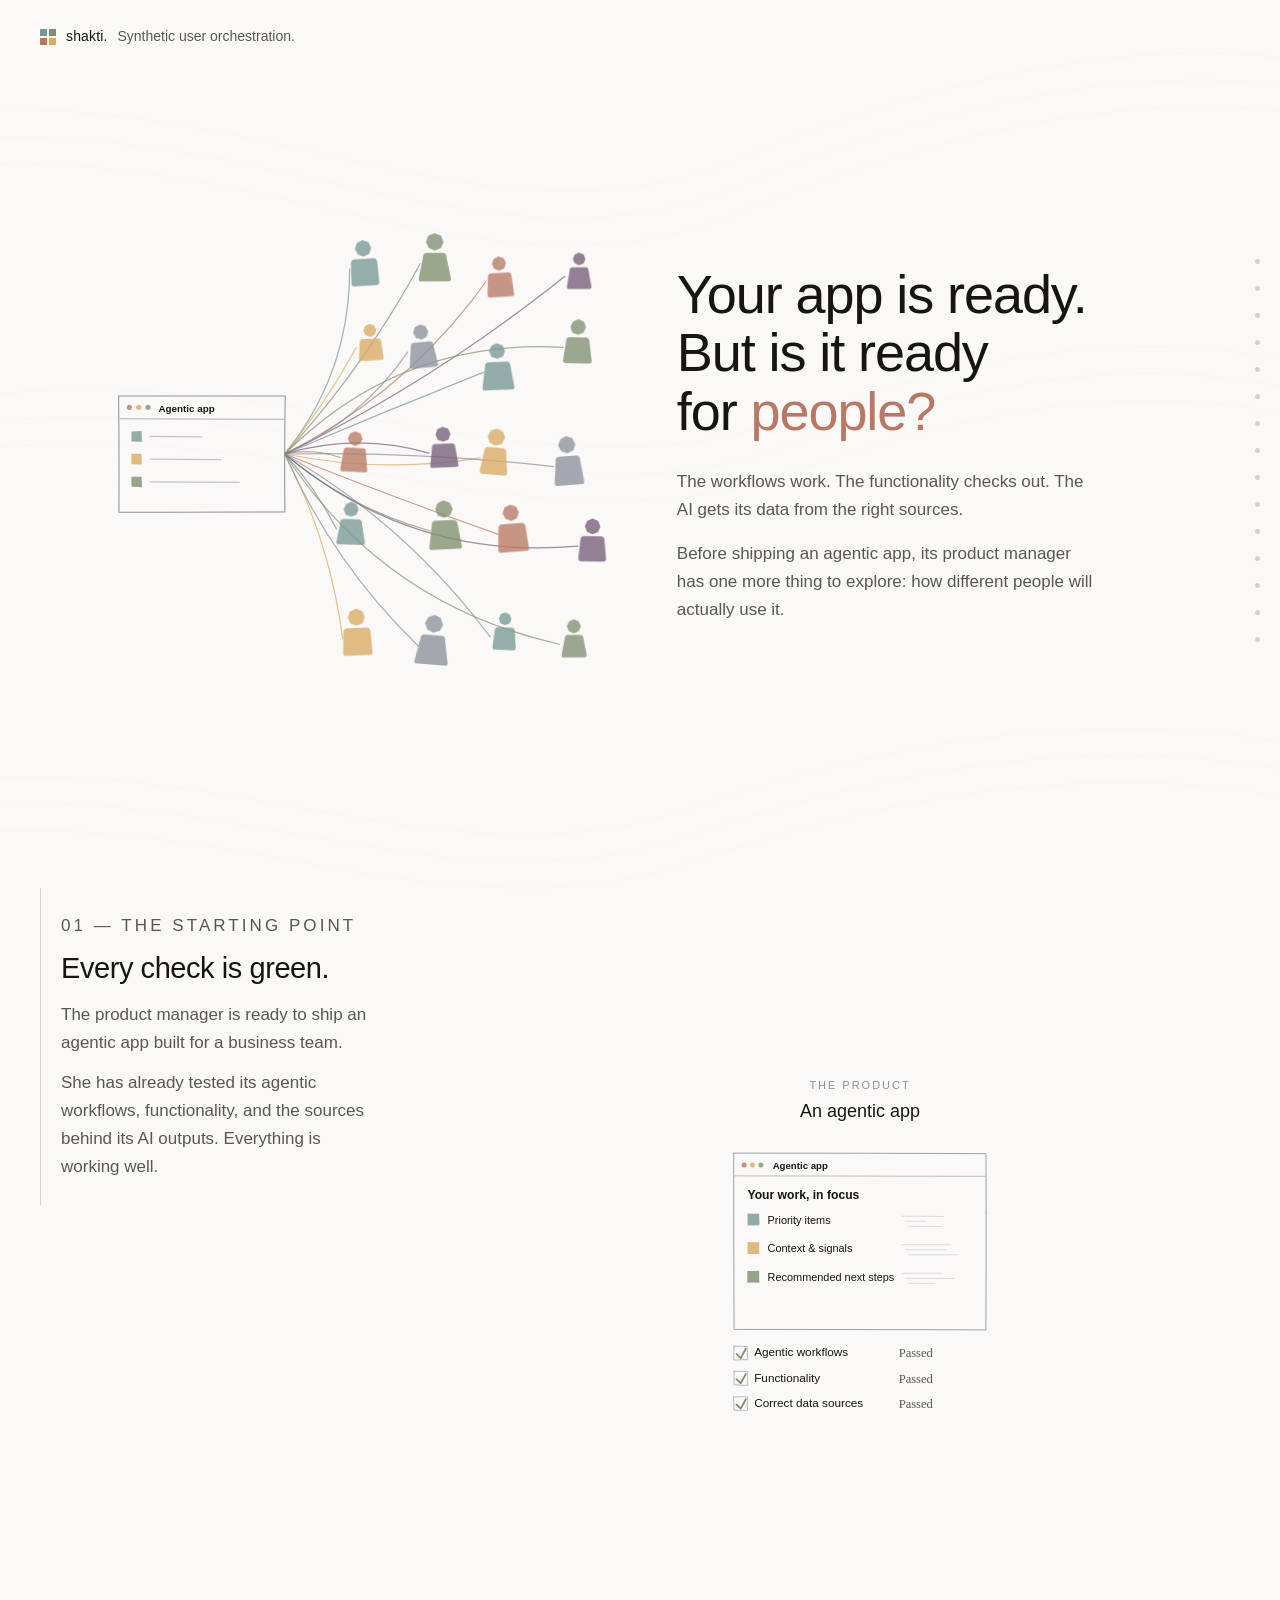
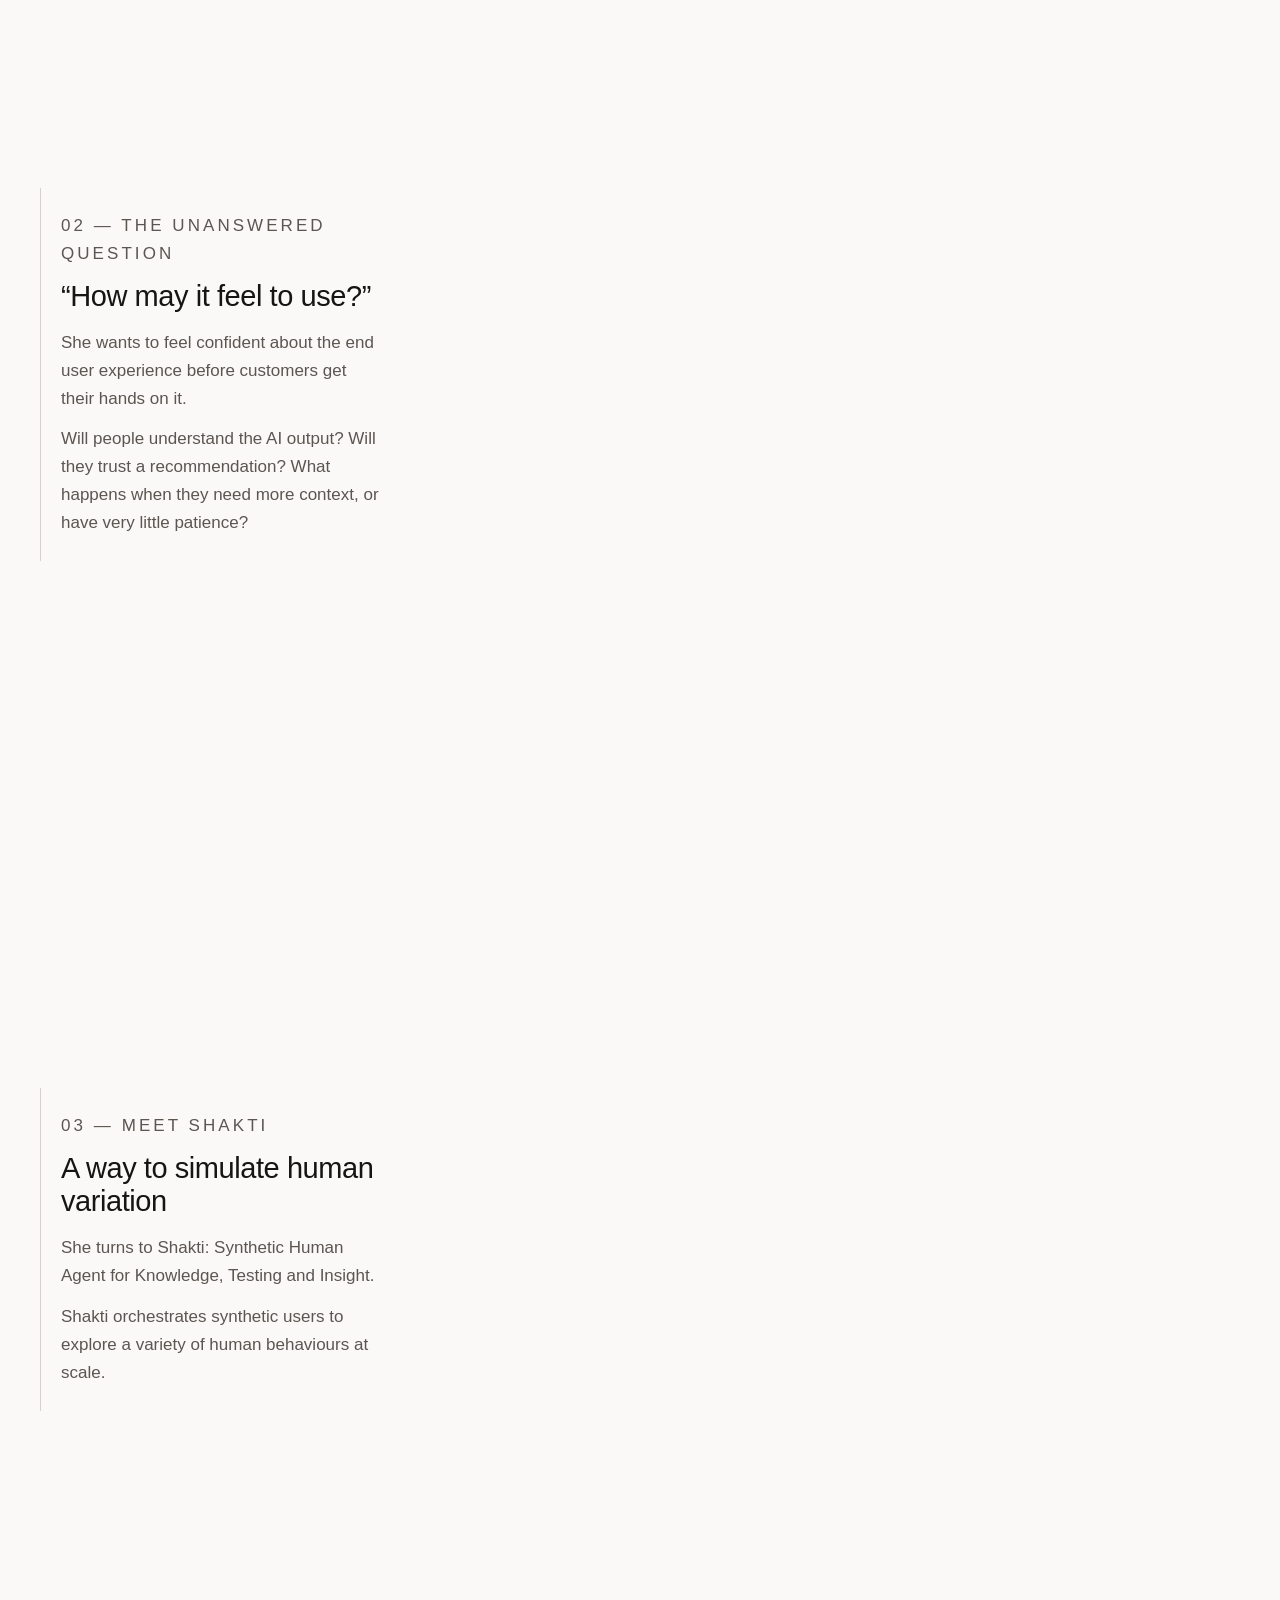
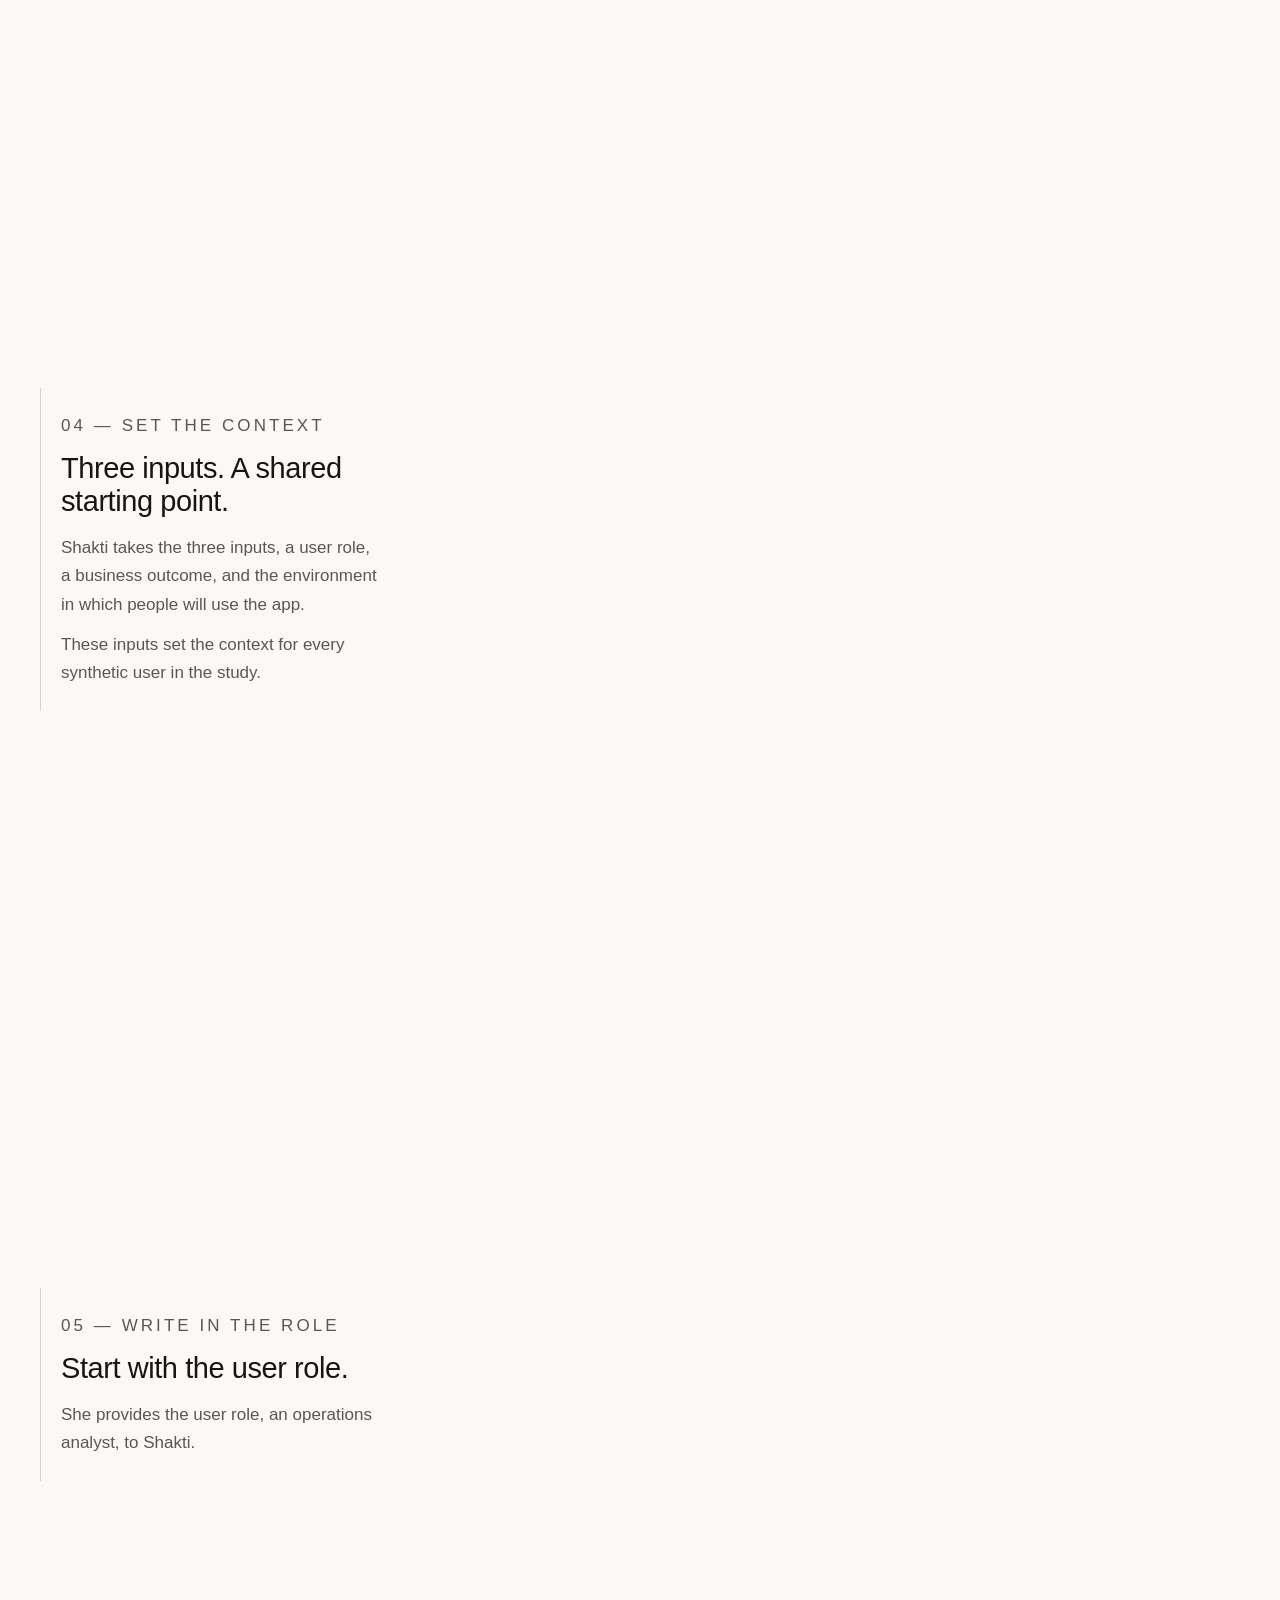
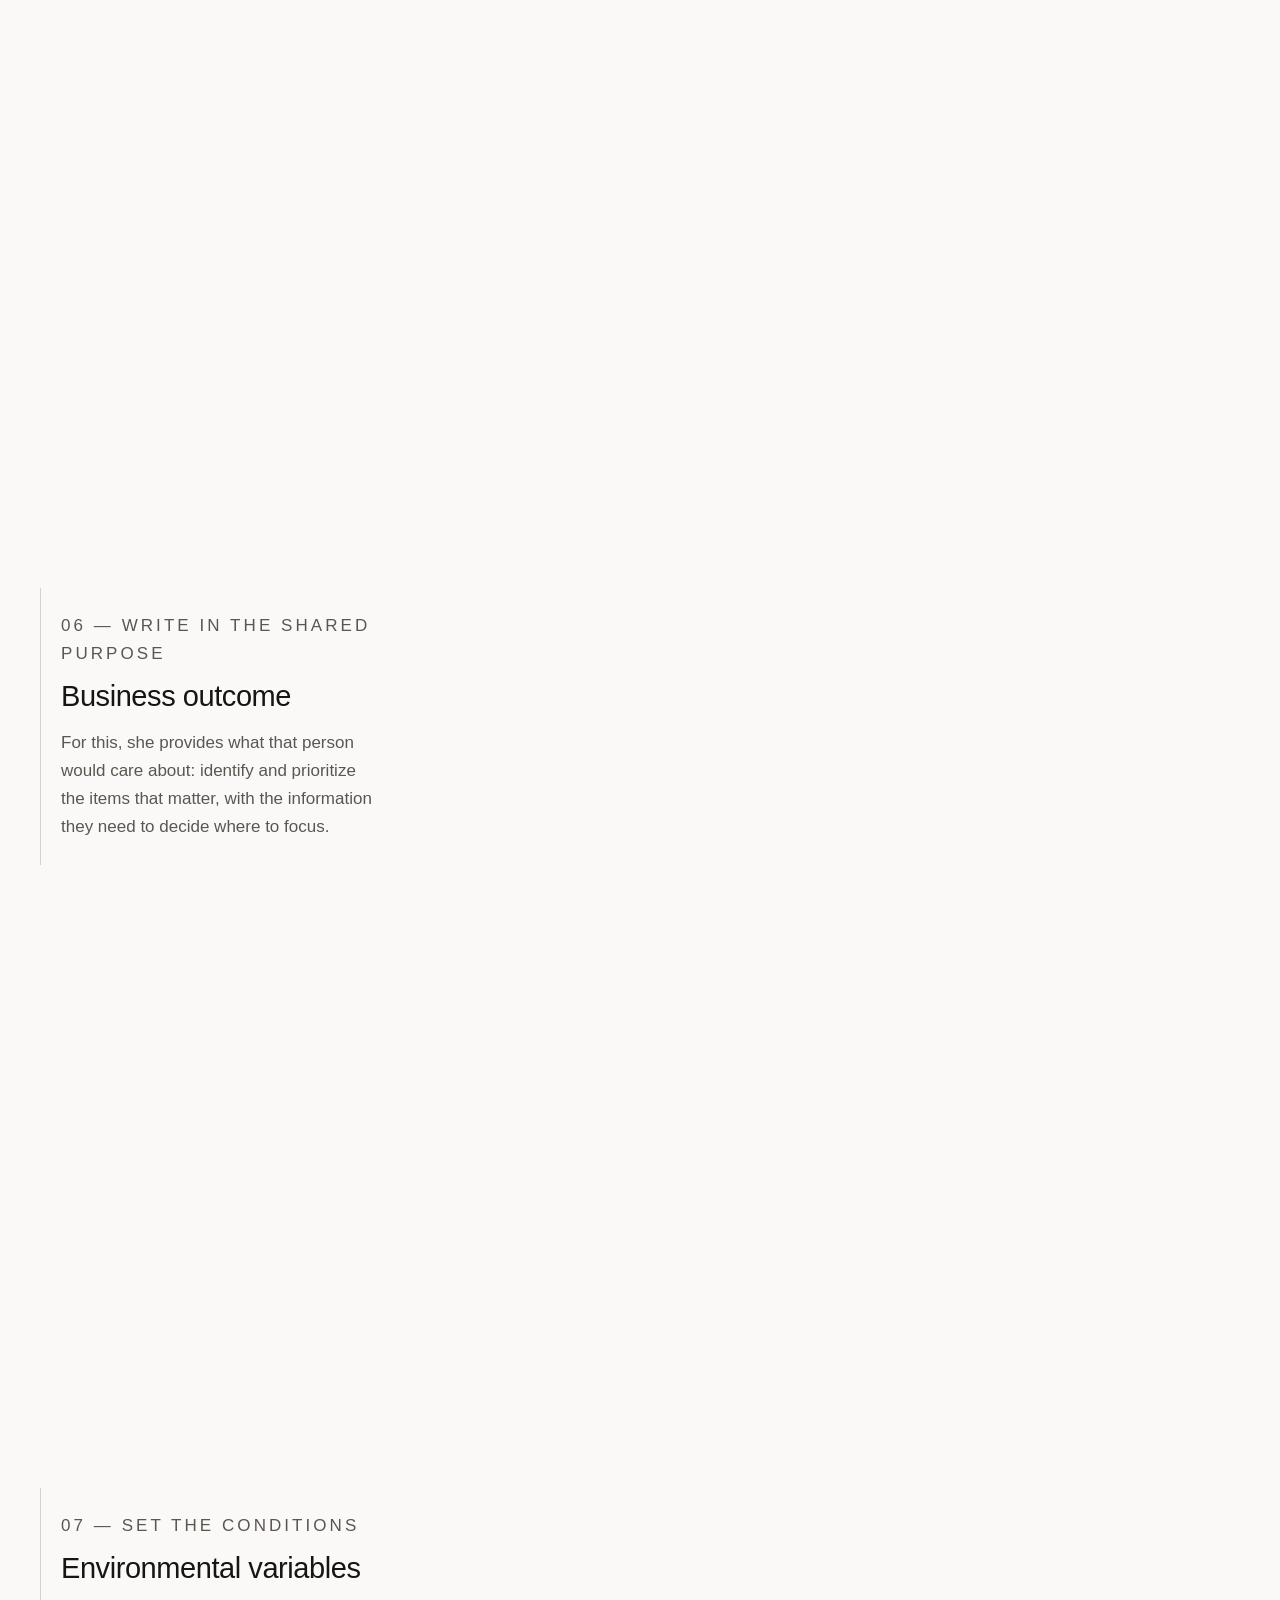
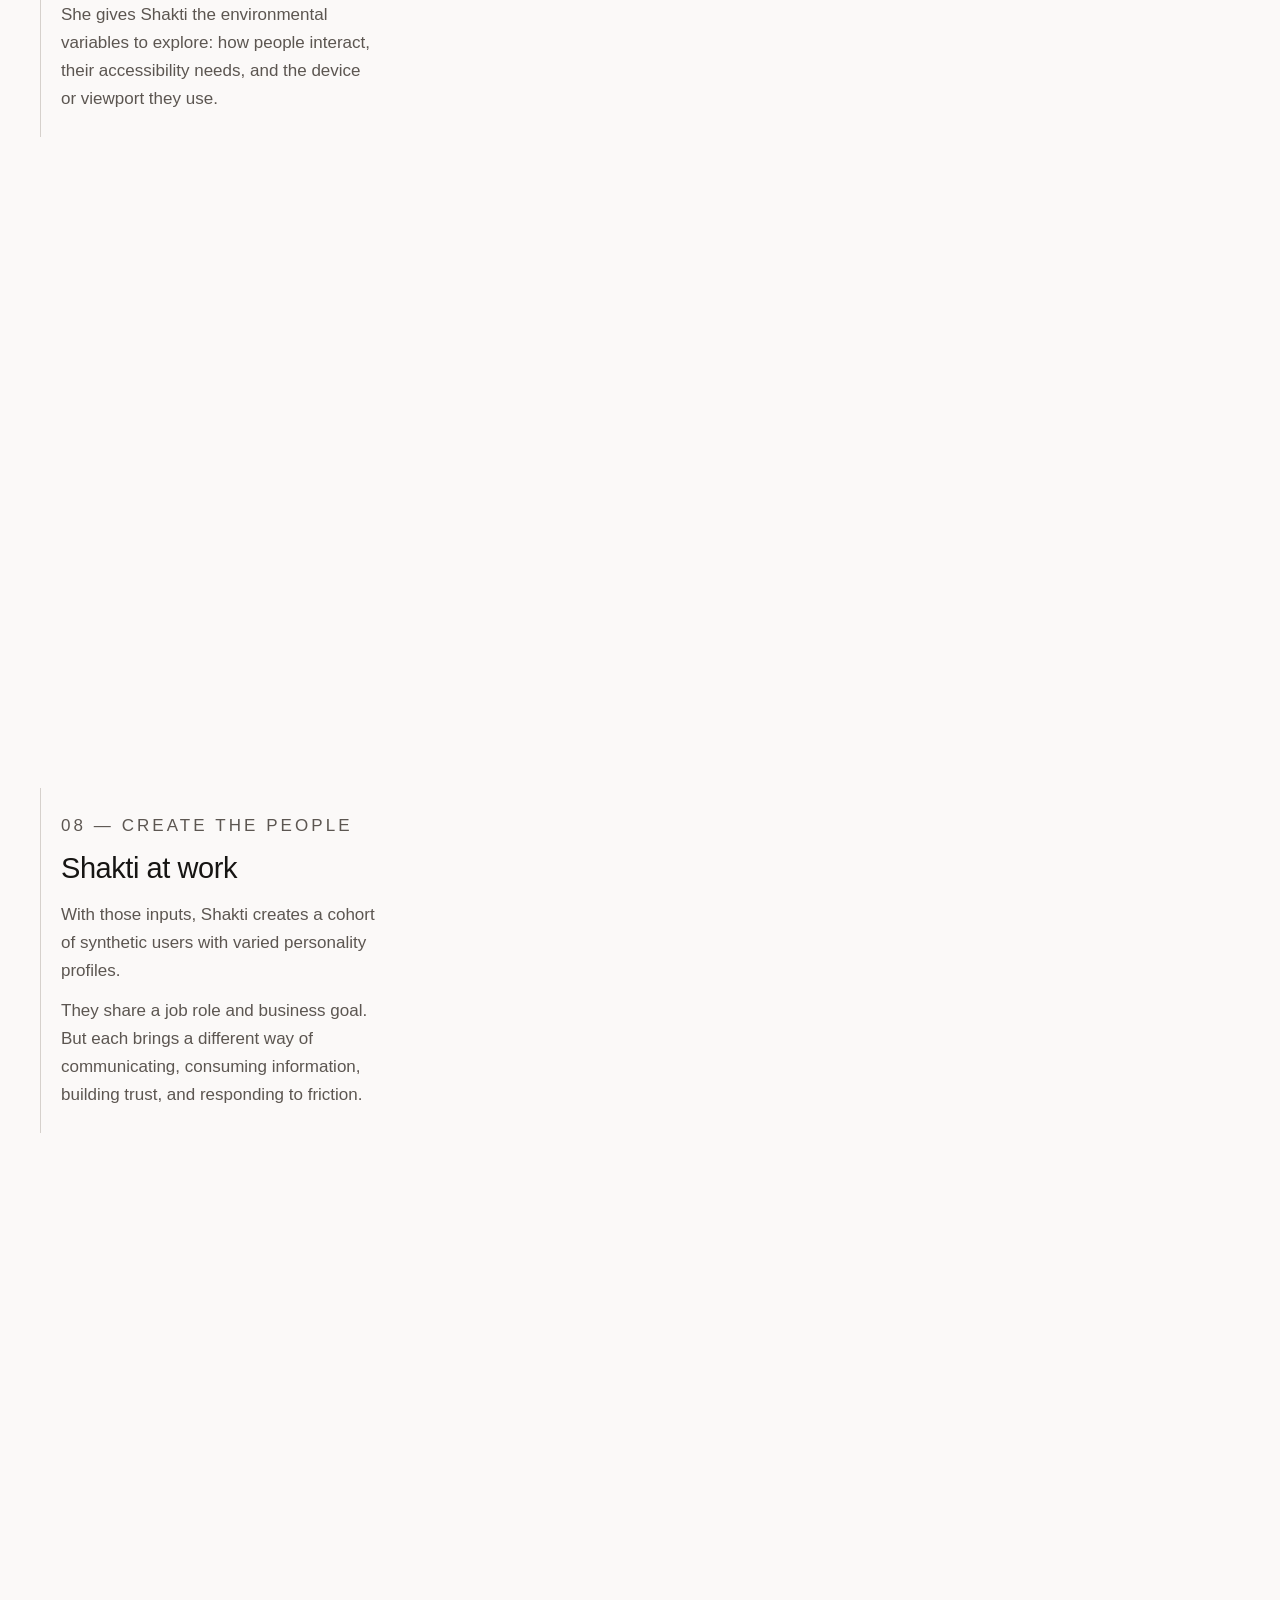
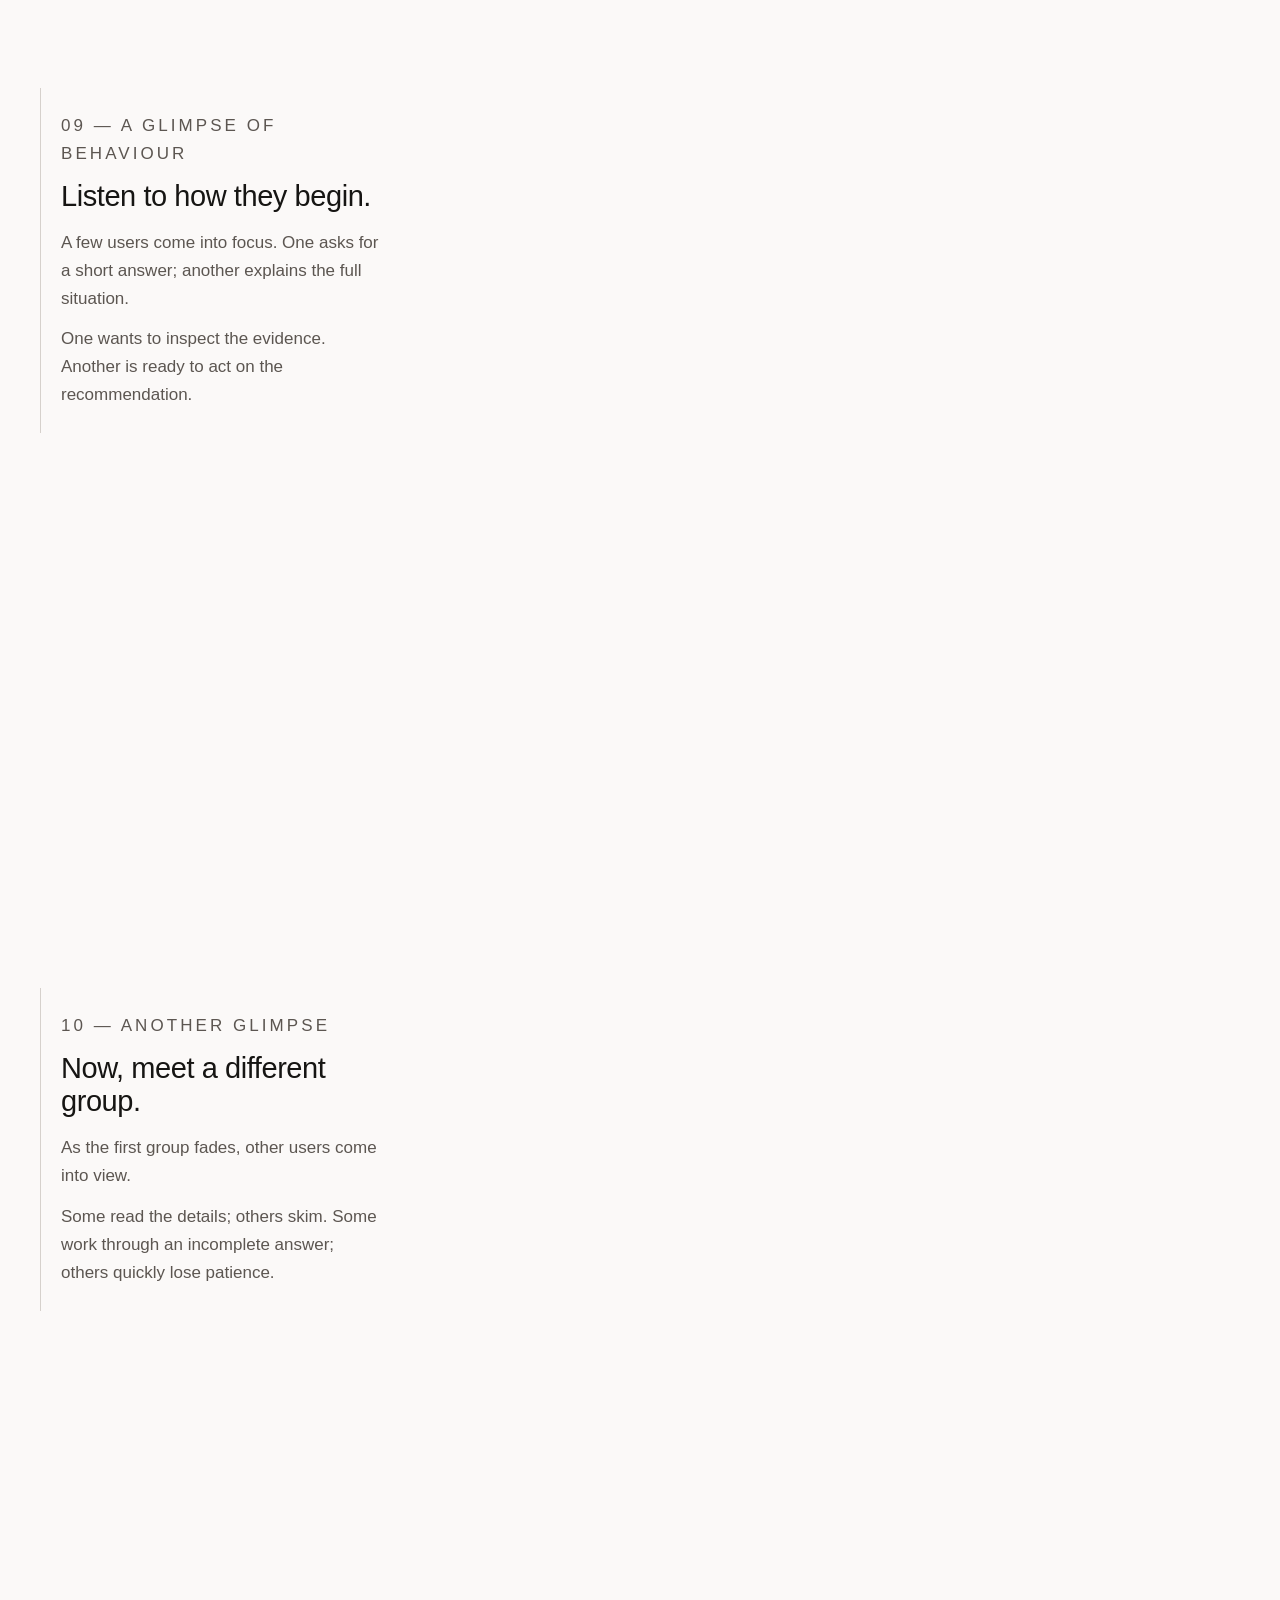
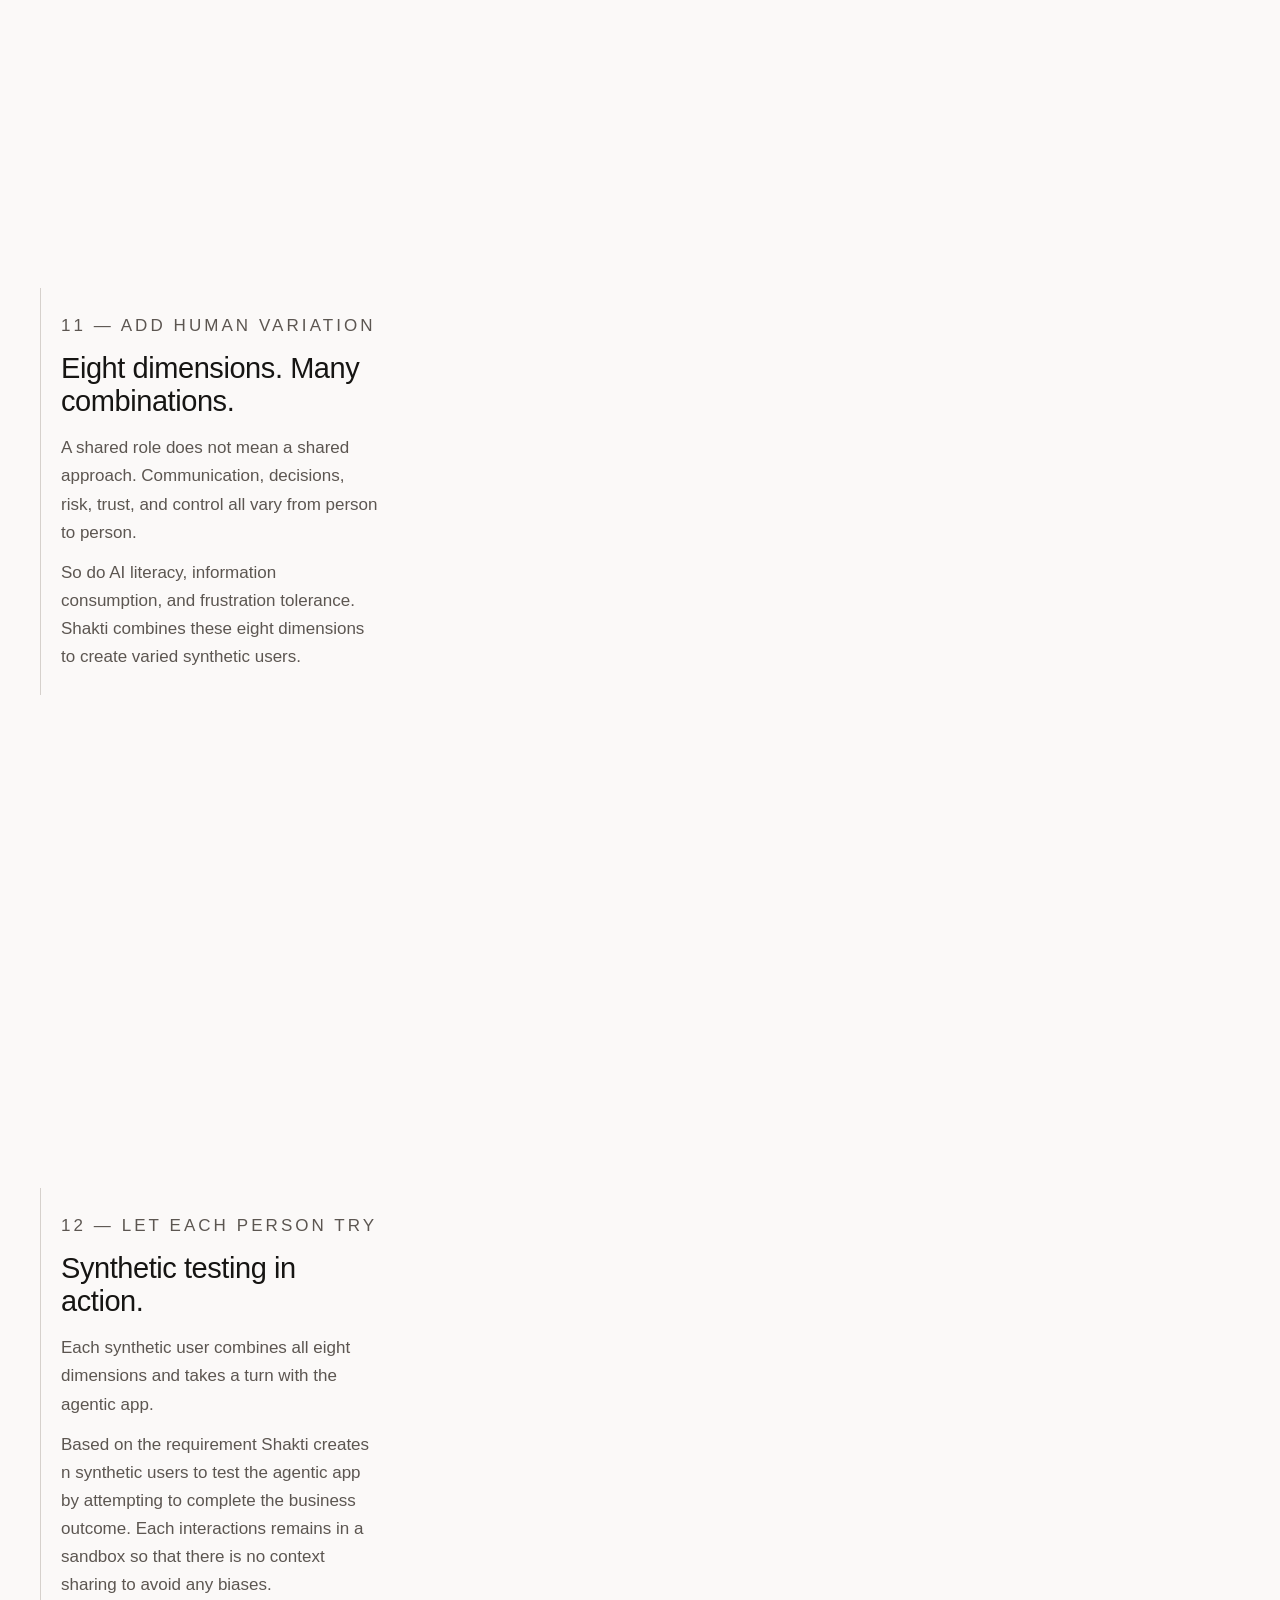
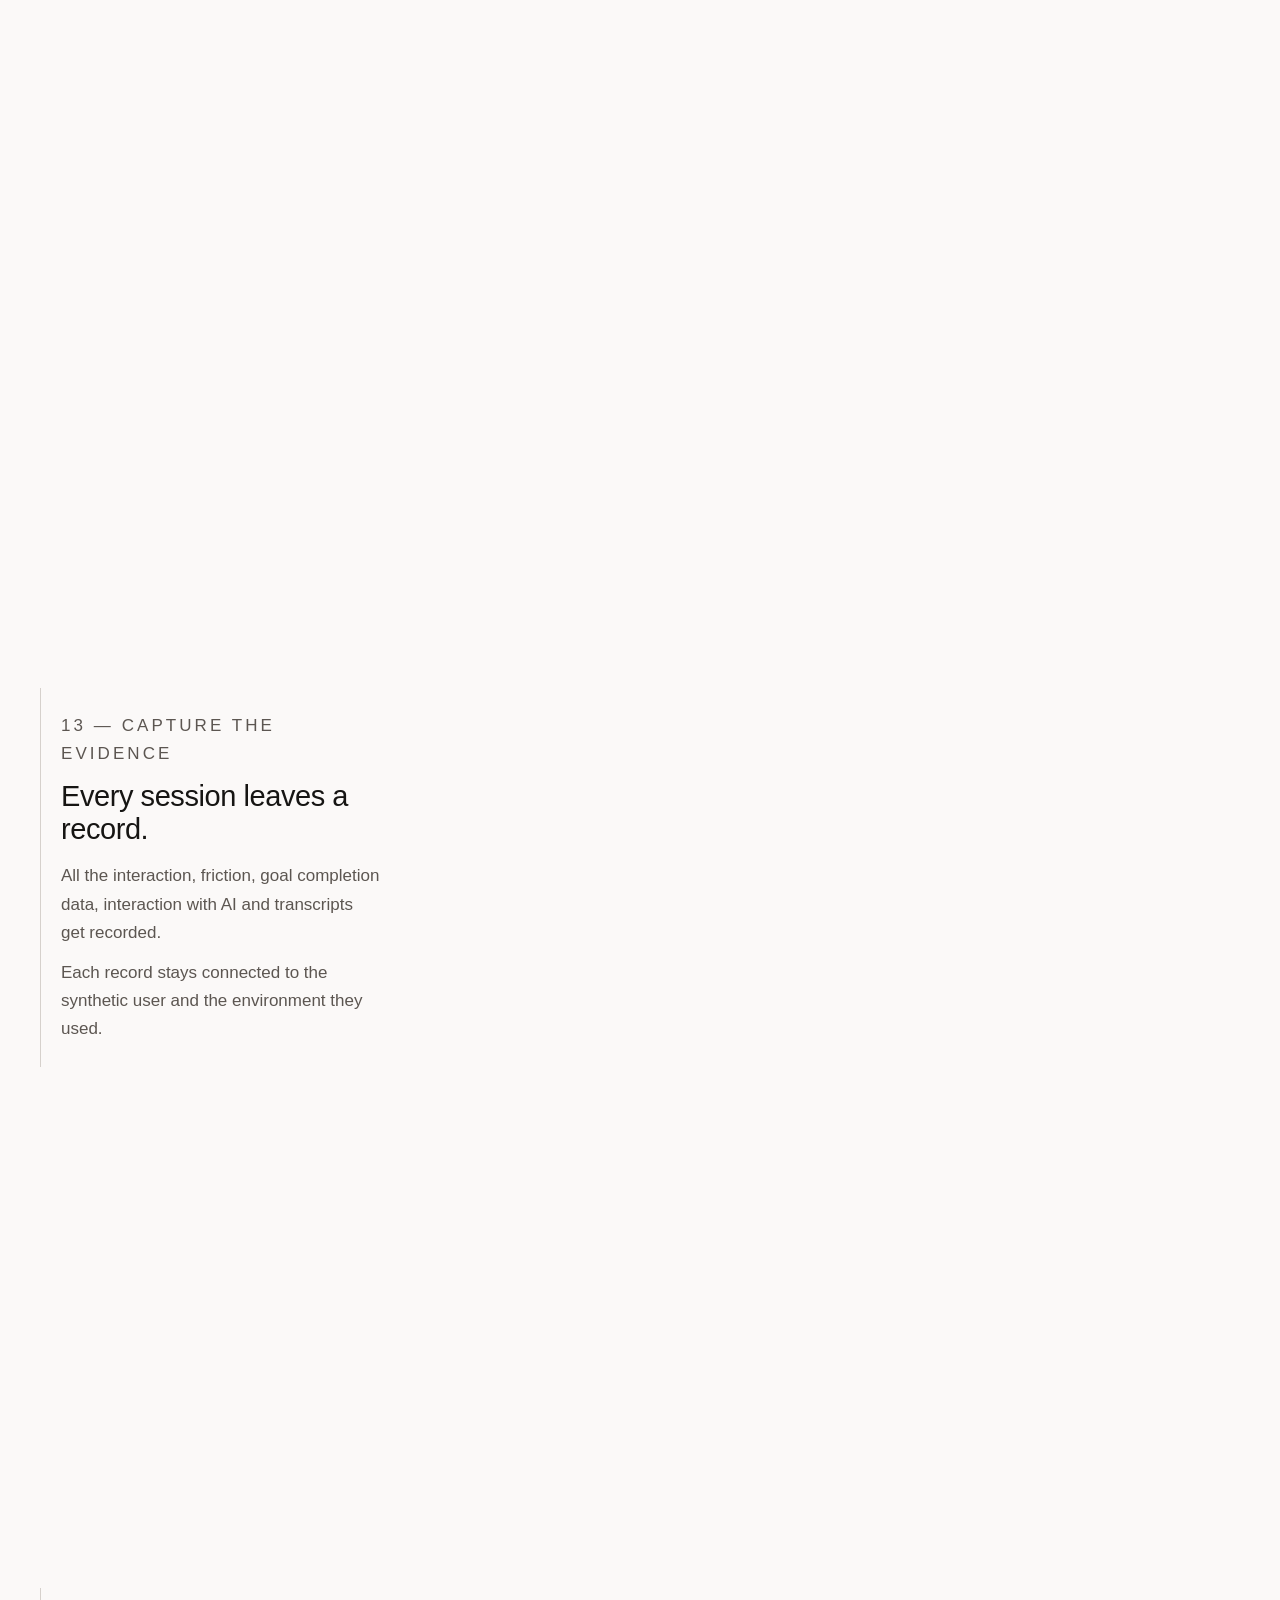
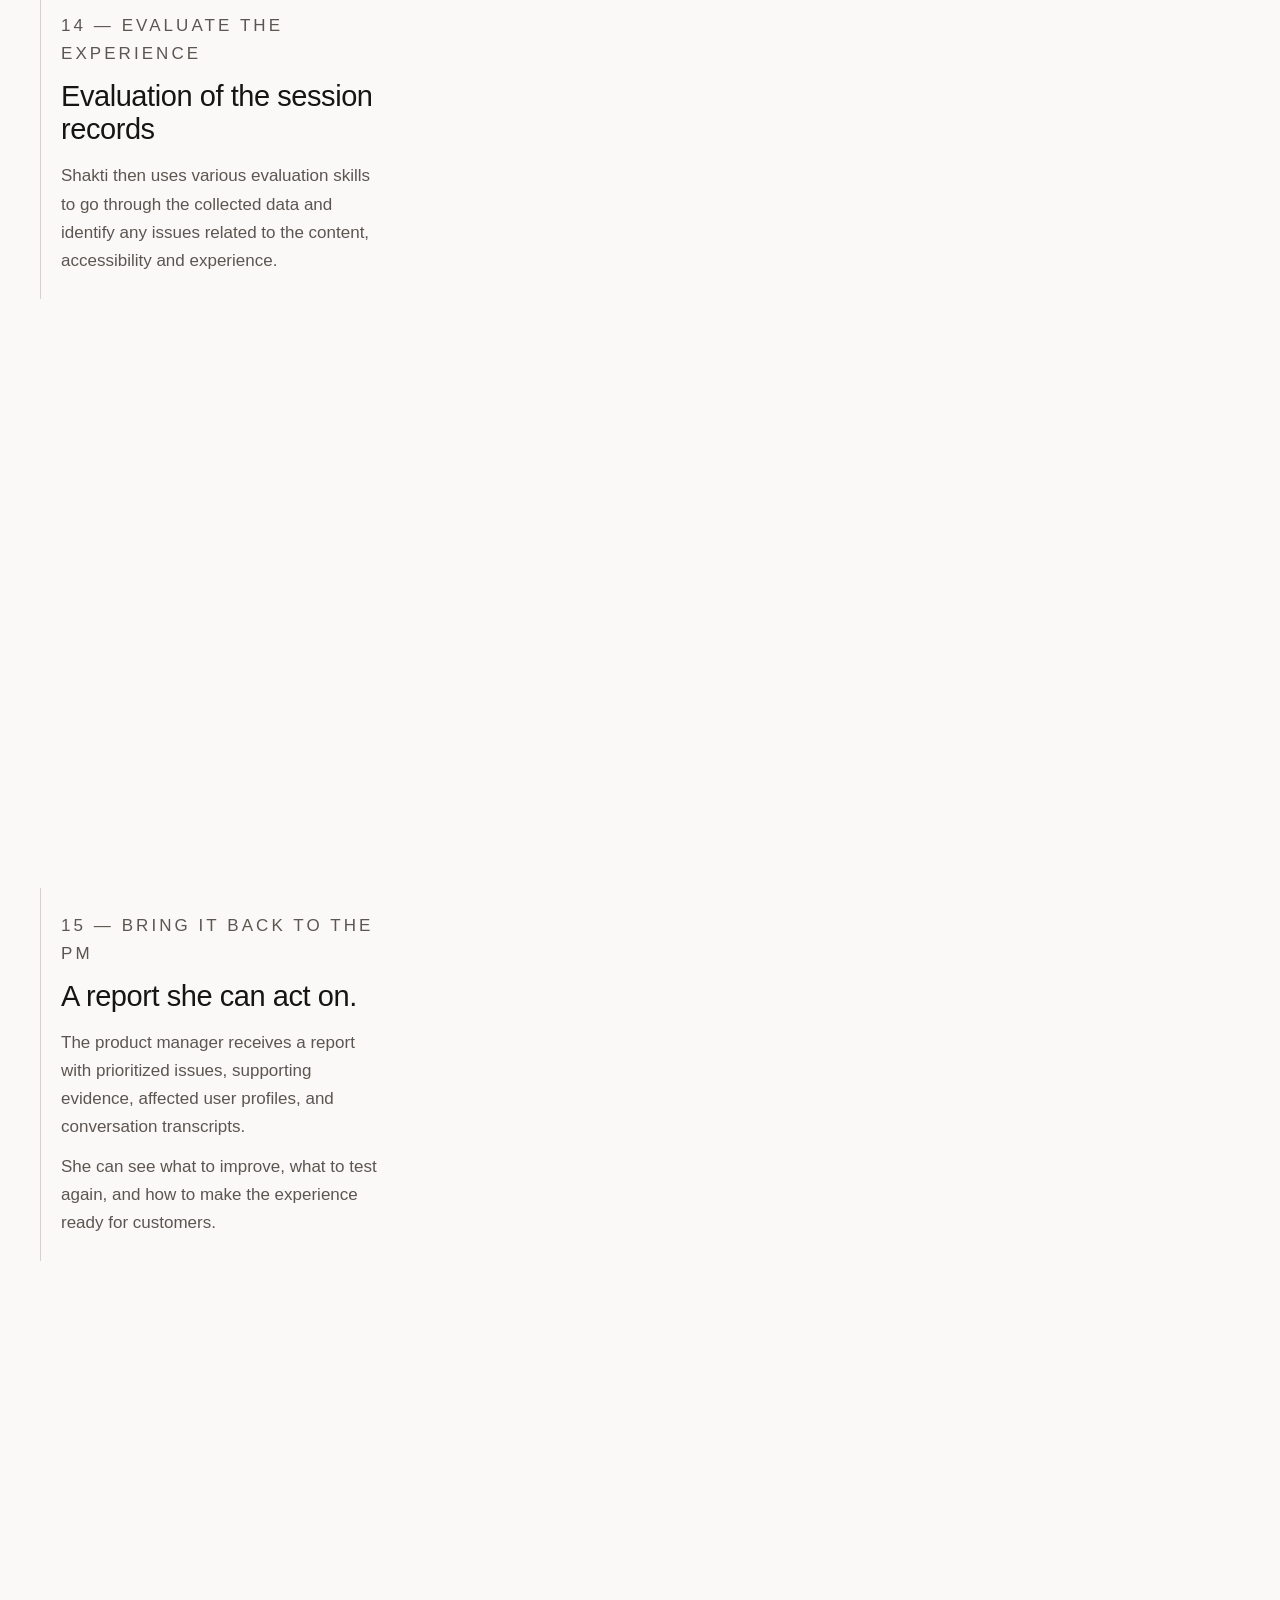
==== commit 68ca0401: "Make the story a generic agentic app; Shakti morphs into the cohort in place Co-Authored-By: Claude " ====
--- a/shakti-story-standalone.html
+++ b/shakti-story-standalone.html
@@ -4,7 +4,7 @@
 <meta charset="utf-8">
 <meta name="viewport" content="width=device-width, initial-scale=1">
 <title>Ready for people? — A Shakti story</title>
-<meta name="description" content="How a product manager uses Shakti, synthetic user orchestration, to explore the human experience of an agentic Sales Command Center app before launch.">
+<meta name="description" content="How a product manager uses Shakti, synthetic user orchestration, to explore the human experience of an agentic app before launch.">
 <style>
 /* Ready for people? — A Shakti story
    Shareable stylesheet. Warm, paper-like, hand-drawn. No gradients, no glossy effects. */
@@ -291,13 +291,13 @@
   <section class="hero" aria-labelledby="hero-title">
     <div class="hero-art" id="heroArt">
       <svg id="heroSvg" viewBox="0 0 520 440" role="img" aria-labelledby="heroSvgTitle">
-        <title id="heroSvgTitle">A small Sales Command Center app connected by curved pencil lines to about twenty small people.</title>
+        <title id="heroSvgTitle">A small agentic app window connected by curved pencil lines to about twenty small people.</title>
       </svg>
     </div>
     <div class="hero-copy">
       <h1 id="hero-title">Your app is ready.<br>But is it ready<br>for <em>people?</em></h1>
       <p>The workflows work. The functionality checks out. The AI gets its data from the right sources.</p>
-      <p>Before shipping Sales Command Center, its product manager has one more thing to explore: how different people will actually use it.</p>
+      <p>Before shipping an agentic app, its product manager has one more thing to explore: how different people will actually use it.</p>
     </div>
   </section>
 
@@ -350,7 +350,7 @@
         <article class="card" id="ch-1">
           <p class="chapter-label">01 — The starting point</p>
           <h2>Every check is green.</h2>
-          <p>The product manager is ready to ship Sales Command Center, an agentic app for sales teams.</p>
+          <p>The product manager is ready to ship an agentic app built for a business team.</p>
           <p>She has already tested its agentic workflows, functionality, and the sources behind its AI outputs. Everything is working well.</p>
         </article>
       </div>
@@ -382,14 +382,14 @@
         <article class="card" id="ch-5">
           <p class="chapter-label">05 — Write in the role</p>
           <h2>Start with the user role.</h2>
-          <p>She provides the user role as Sales Representative to Shakti</p>
+          <p>She provides the user role, an operations analyst, to Shakti.</p>
         </article>
       </div>
       <div class="step" data-chapter="6">
         <article class="card" id="ch-6">
           <p class="chapter-label">06 — Write in the shared purpose</p>
           <h2>Business outcome</h2>
-          <p>For this, she provides what a sales rep would care about, identify and prioritize important opportunities, with the information they need to decide where to focus.</p>
+          <p>For this, she provides what that person would care about: identify and prioritize the items that matter, with the information they need to decide where to focus.</p>
         </article>
       </div>
       <div class="step step-env" data-chapter="7">
@@ -414,7 +414,7 @@
         <article class="card" id="ch-9">
           <p class="chapter-label">09 — A glimpse of behaviour</p>
           <h2>Listen to how they begin.</h2>
-          <p>A few sales reps come into focus. One asks for a short answer; another explains the full situation.</p>
+          <p>A few users come into focus. One asks for a short answer; another explains the full situation.</p>
           <p>One wants to inspect the evidence. Another is ready to act on the recommendation.</p>
         </article>
       </div>
@@ -422,7 +422,7 @@
         <article class="card" id="ch-10">
           <p class="chapter-label">10 — Another glimpse</p>
           <h2>Now, meet a different group.</h2>
-          <p>As the first group fades, other sales reps come into view.</p>
+          <p>As the first group fades, other users come into view.</p>
           <p>Some read the details; others skim. Some work through an incomplete answer; others quickly lose patience.</p>
         </article>
       </div>
@@ -438,7 +438,7 @@
         <article class="card" id="ch-12">
           <p class="chapter-label">12 — Let each person try</p>
           <h2>Synthetic testing in action.</h2>
-          <p>Each synthetic user combines all eight dimensions and takes a turn with Sales Command Center.</p>
+          <p>Each synthetic user combines all eight dimensions and takes a turn with the agentic app.</p>
           <p>Based on the requirement Shakti creates n synthetic users to test the agentic app by attempting to complete the business outcome. Each interactions remains in a sandbox so that there is no context sharing to avoid any biases.</p>
         </article>
       </div>
@@ -677,11 +677,11 @@
 // six complete personalities, 1 = right pole of each dimension
 const USERS = [
   { traits: [1, 0, 1, 1, 0, 1, 0, 1], req: 'Show the source and risks. Then I’ll compare the options.' },
-  { traits: [1, 1, 0, 0, 0, 1, 1, 0], req: 'Top opportunity. Next step. I’m ready to act.' },
-  { traits: [0, 0, 1, 1, 0, 1, 0, 1], req: 'Let’s work through the deal history, risks, and evidence before I decide.' },
+  { traits: [1, 1, 0, 0, 0, 1, 1, 0], req: 'Top priority. Next step. I’m ready to act.' },
+  { traits: [0, 0, 1, 1, 0, 1, 0, 1], req: 'Let’s work through the history, risks, and evidence before I decide.' },
   { traits: [0, 0, 1, 1, 1, 0, 0, 1], req: 'Explain the recommendation and help me check it is safe.' },
   { traits: [1, 1, 1, 0, 0, 1, 1, 1], req: 'Show the key signals. I can take it from there.' },
-  { traits: [1, 1, 1, 1, 1, 0, 1, 0], req: 'Which deal, and why? Keep it simple. I’m short on time.' }
+  { traits: [1, 1, 1, 1, 1, 0, 1, 0], req: 'Which item, and why? Keep it simple. I’m short on time.' }
 ];
 // deterministic jitter so six marks on one scale don't overlap
 const MARK_POS = USERS.map((u, ui) => u.traits.map((v, di) => {
@@ -691,13 +691,13 @@
 const traitName = (di, v) => DIMS[di][v ? 2 : 1];
 
 const GLIMPSE_A = [
-  { idx: 2, label: 'Concise', quote: 'Top opportunity. Next step?' },
-  { idx: 20, label: 'Verbose', quote: 'Here’s my pipeline context. Let’s work through the options.' },
+  { idx: 2, label: 'Concise', quote: 'Top priority. Next step?' },
+  { idx: 20, label: 'Verbose', quote: 'Here’s my full context. Let’s work through the options.' },
   { idx: 40, label: 'Verifying', quote: 'What makes this a priority? Show me the source.' },
   { idx: 58, label: 'Trusting', quote: 'I’ll start with your recommendation.' }
 ];
 const GLIMPSE_B = [
-  { idx: 9, label: 'Reads deeply', quote: 'Let me read the deal history, risks, and next steps.' },
+  { idx: 9, label: 'Reads deeply', quote: 'Let me read the history, risks, and next steps.' },
   { idx: 25, label: 'Skims', quote: 'Just show me the most important signals.' },
   { idx: 43, label: 'High tolerance', quote: 'That’s incomplete. Let’s try another question.' },
   { idx: 63, label: 'Low tolerance', quote: 'This is taking too long. I’ll find a quicker way.' }
@@ -711,12 +711,12 @@
 const REPORT_ROWS = ['Prioritized issues', 'Session evidence', 'Affected user profiles', 'Conversation transcripts'];
 
 const HEADINGS = [
-  [1.0, 'The product', 'Sales Command Center'],
+  [1.0, 'The product', 'An agentic app'],
   [1.55, '', ''],
   [2.65, 'Meet Shakti', 'Synthetic human orchestration'],
   [3.55, 'Synthetic user orchestration', 'Three inputs.'],
   [4.55, 'The user role', 'Start with the person behind the role'],
-  [5.55, 'The shared purpose', 'Provide business outcomes for the sales reps'],
+  [5.55, 'The shared purpose', 'Provide the business outcome for the role'],
   [6.55, 'The environment', 'Select the environment variables'],
   [7.5, 'Bring the inputs together', 'Shakti absorbs the three inputs'],
   [7.95, 'The synthetic cohort', 'Shakti creates whole spectrum of synthetic users'],
@@ -729,18 +729,18 @@
   [14.55, 'The PM’s report', 'Evidence to improve the experience']
 ];
 const DESCRIPTIONS = {
-  1: 'A sketched Sales Command Center app window. Three tests below it — agentic workflows, functionality, correct data sources — each receive a checkmark and a handwritten “Passed”.',
-  2: 'The app shrinks to the centre. Curved lines lead to four people asking: Is this data correct? Why this deal? Too much to read. Can I use the keyboard? A question mark sits beneath the app.',
+  1: 'A sketched agentic app window. Three tests below it — agentic workflows, functionality, correct data sources — each receive a checkmark and a handwritten “Passed”.',
+  2: 'The app shrinks to the centre. Curved lines lead to four people asking: Is this data correct? Why this recommendation? Too much to read. Can I use the keyboard? A question mark sits beneath the app.',
   3: 'The Shakti mark: four muted coloured squares inside a pale teal sketched square, with the expanded name Synthetic Human Agent for Knowledge, Testing and Insight.',
   4: 'Shakti sits at the lower left. Three inputs across the top — user role, business outcome, environment — connect to it with curved pencil lines.',
-  5: 'A pencil writes “Sales rep” above the user role input.',
+  5: 'A pencil writes “Ops analyst” above the user role input.',
   6: 'A pencil writes Identify, Prioritize and Get context above the business outcome input.',
   7: 'A pencil writes the chosen environment options beside the environment input. A transparent panel lets you choose an example test environment.',
   8: 'Shakti absorbs the three inputs, then expands into a grid of 72 small coloured people with slight natural variation.',
   9: 'Most people fade. Four remain in place: Concise, Verbose, Verifying and Trusting, each with a short quote.',
   10: 'A different four people remain: Reads deeply, Skims, High tolerance and Low tolerance, each with a short quote.',
   11: 'Eight horizontal pencil scales, one per personality dimension, each with six coloured marks. Each colour is one complete synthetic personality.',
-  12: 'The marks gather into six people queued beside the app. One at a time, a user approaches Sales Command Center, makes a request, and a session record joins a stack of papers.',
+  12: 'The marks gather into six people queued beside the app. One at a time, a user approaches the agentic app, makes a request, and a session record joins a stack of papers.',
   13: 'The top session paper opens into two pages: Conversations (prompts, AI responses, follow-up questions) and Outcomes (goal completion, time and effort, moments of friction). Both stay linked to the user and environment.',
   14: 'A record stack on the left, a teal magnifying glass in the middle evaluating task outcome, interaction experience and AI responses, and finding cards on the right: source visibility, information overload, keyboard barrier, and more findings.',
   15: 'The finding cards become rows of an illustrative experience report — prioritized issues, session evidence, affected user profiles, conversation transcripts — marked Ready for review, with a pencil arrow to the product manager.'
@@ -805,9 +805,9 @@
     el('path', { d: roughRect(0, 0, APP_W, APP_H, 21, 1.1), fill: C.paper, ...PEN, opacity: 1 }, g);
     el('path', { d: `M1 27 L${APP_W - 1} 27.5`, ...PEN, 'stroke-width': 1 }, g);
     [12, 22, 32].forEach((x, i) => el('circle', { cx: x, cy: 14, r: 3, fill: [C.terracotta, C.gold, C.sage][i], opacity: 0.8 }, g));
-    T(g, 46, 18.5, 'Sales Command Center', { 'font-size': 11.5, 'font-weight': 600, fill: C.text2 });
-    T(g, 16, 54, 'Your opportunities, in focus', { 'font-size': 14.5, 'font-weight': 600 });
-    const rows = ['Priority opportunities', 'Deal context & signals', 'Recommended next steps'];
+    T(g, 46, 18.5, 'Agentic app', { 'font-size': 11.5, 'font-weight': 600, fill: C.text2 });
+    T(g, 16, 54, 'Your work, in focus', { 'font-size': 14.5, 'font-weight': 600 });
+    const rows = ['Priority items', 'Context & signals', 'Recommended next steps'];
     const cols = [C.teal, C.gold, C.sage];
     rows.forEach((r, i) => {
       const y = 84 + i * 34;
@@ -839,7 +839,7 @@
   /* --- human question scene --- */
   S.q = el('g', {}, layers.front);
   S.qLinks = el('g', {}, layers.links);
-  const Q = ['Is this data correct?', 'Why this deal?', 'Too much to read.', 'Can I use the keyboard?'];
+  const Q = ['Is this data correct?', 'Why this recommendation?', 'Too much to read.', 'Can I use the keyboard?'];
   S.qPeople = L.qPeople.map(([x, y], i) => {
     const p = person(S.q, PALETTE[i], 100 + i, 1.5);
     setT(p, x, y);
@@ -879,7 +879,7 @@
     T(inner, 0, 44, label, { 'font-size': 12.5, 'text-anchor': 'middle', fill: C.text2 });
     return { g, inner };
   });
-  S.noteRole = handwriting(S.inputs[0].inner, -40, -44, 'Sales rep', { 'font-size': 20 * FS }, 'clip-role');
+  S.noteRole = handwriting(S.inputs[0].inner, -40, -44, 'Ops analyst', { 'font-size': 20 * FS }, 'clip-role');
   S.noteOutcome = ['Identify', 'Prioritize', 'Get context'].map((s, i) =>
     handwriting(S.inputs[1].inner, -36, -84 + i * 22, s, { 'font-size': 18 * FS }, 'clip-outcome-' + i));
   S.envNotes = el('g', {}, S.inputs[2].inner);
@@ -1037,7 +1037,7 @@
     S.reportText = el('g', {}, g);
     T(S.reportText, R.x + 24, R.y + 34, 'ILLUSTRATIVE REPORT', { class: 'ink-label', 'font-size': 11 });
     T(S.reportText, R.x + 24, R.y + 64, 'Experience report', { 'font-size': 20, 'font-weight': 500 });
-    T(S.reportText, R.x + 24, R.y + 86, 'Sales Command Center', { 'font-size': 13.5, fill: C.text2 });
+    T(S.reportText, R.x + 24, R.y + 86, 'Agentic app', { 'font-size': 13.5, fill: C.text2 });
     S.reportReady = el('g', {}, g);
     el('path', { d: roughCircle(R.x + 34, R.y + R.h - 34, 9, 901), fill: C.sage, opacity: 0.85 }, S.reportReady);
     el('path', { d: `M${R.x + 30} ${R.y + R.h - 34} L${R.x + 33} ${R.y + R.h - 30} L${R.x + 39} ${R.y + R.h - 39}`, stroke: C.paper, 'stroke-width': 2, fill: 'none', 'stroke-linecap': 'round' }, S.reportReady);
@@ -1069,7 +1069,7 @@
   const shaktiT = track([
     [2.7, { x: L.shakti3.x, y: L.shakti3.y, s: L.shakti3.s, o: 0 }], [2.95, { o: 1 }],
     [3.55, { x: L.shakti3.x, y: L.shakti3.y, s: L.shakti3.s }], [3.95, { x: L.shakti4.x, y: L.shakti4.y, s: L.shakti4.s }],
-    [7.8, { x: L.shakti4.x, y: L.shakti4.y, s: L.shakti4.s }], [8.05, { x: center.x, y: center.y, s: L.shakti4.s }],
+    [7.8, { x: L.shakti4.x, y: L.shakti4.y, s: L.shakti4.s }],
     [8.02, { o: 1 }], [8.28, { o: 0 }]
   ]);
   const inputT = L.inputs.map(([x, y], i) => track([
@@ -1301,7 +1301,7 @@
   el('path', { d: roughRect(0, 0, 160, 112, 11, 1), fill: C.paper, ...PEN, opacity: 1 }, app);
   el('path', { d: 'M1 22 L159 22.5', ...PEN, 'stroke-width': 1 }, app);
   [10, 19, 28].forEach((x, i) => el('circle', { cx: x, cy: 11, r: 2.5, fill: [C.terracotta, C.gold, C.sage][i], opacity: 0.8 }, app));
-  text(app, 38, 15, 'Sales Command Center', { 'font-size': 9.5, 'font-weight': 600, fill: C.text2 });
+  text(app, 38, 15, 'Agentic app', { 'font-size': 9.5, 'font-weight': 600, fill: C.text2 });
   [0, 1, 2].forEach(i => {
     const y = 42 + i * 22;
     el('path', { d: roughRect(12, y - 8, 10, 10, 12 + i, 0.5), fill: [C.teal, C.gold, C.sage][i], opacity: 0.8 }, app);
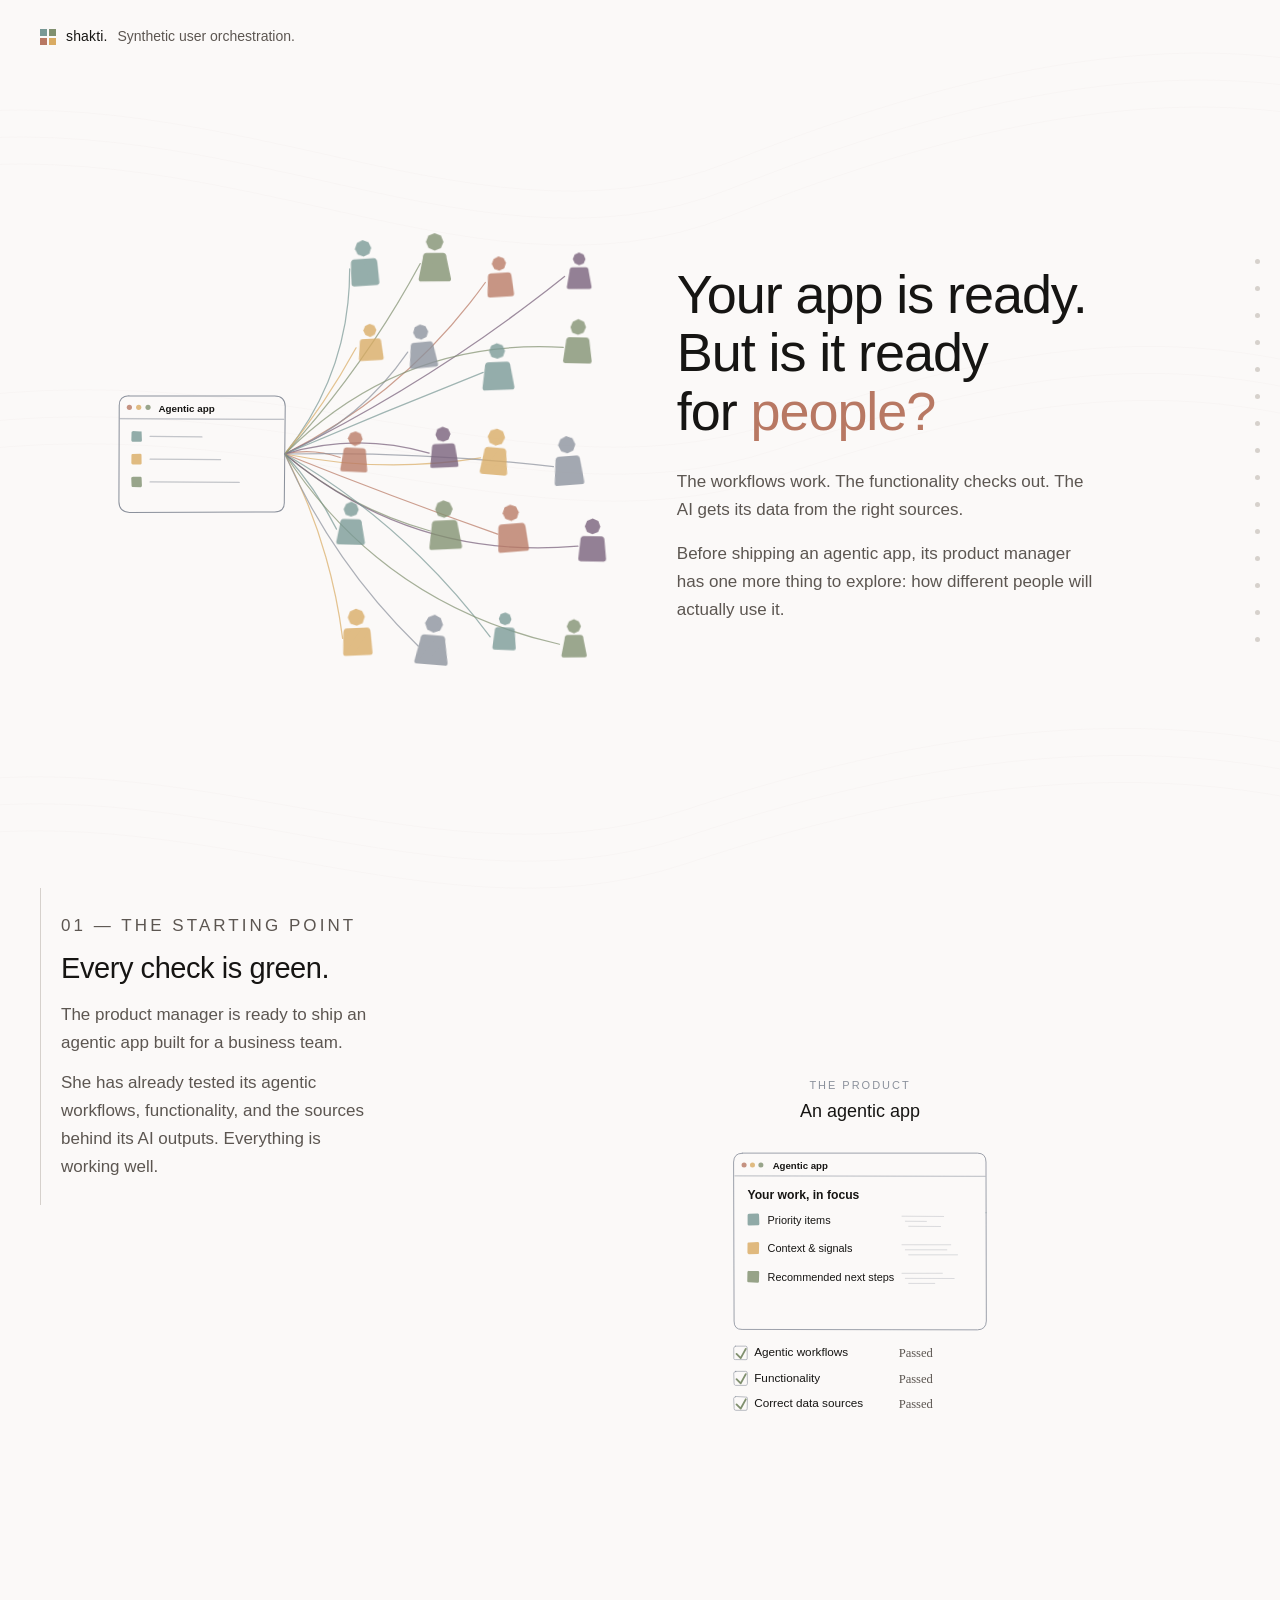
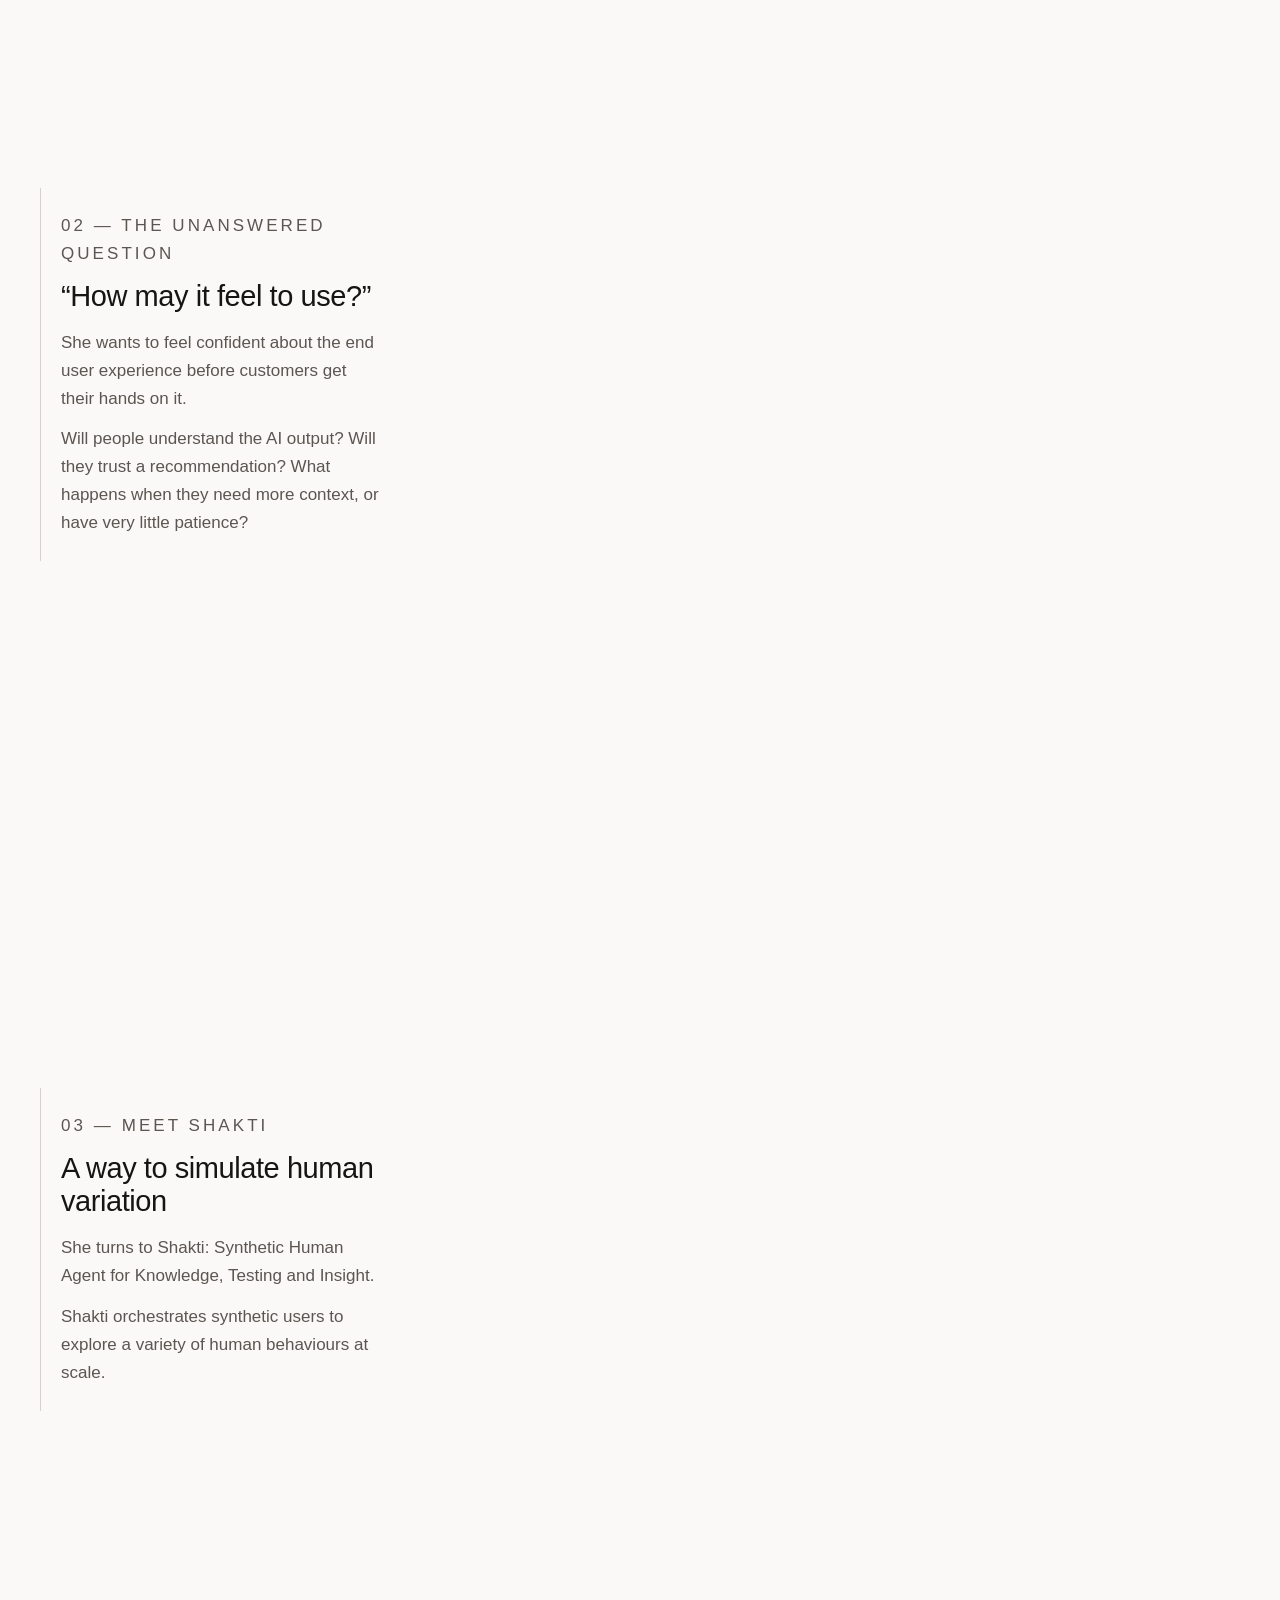
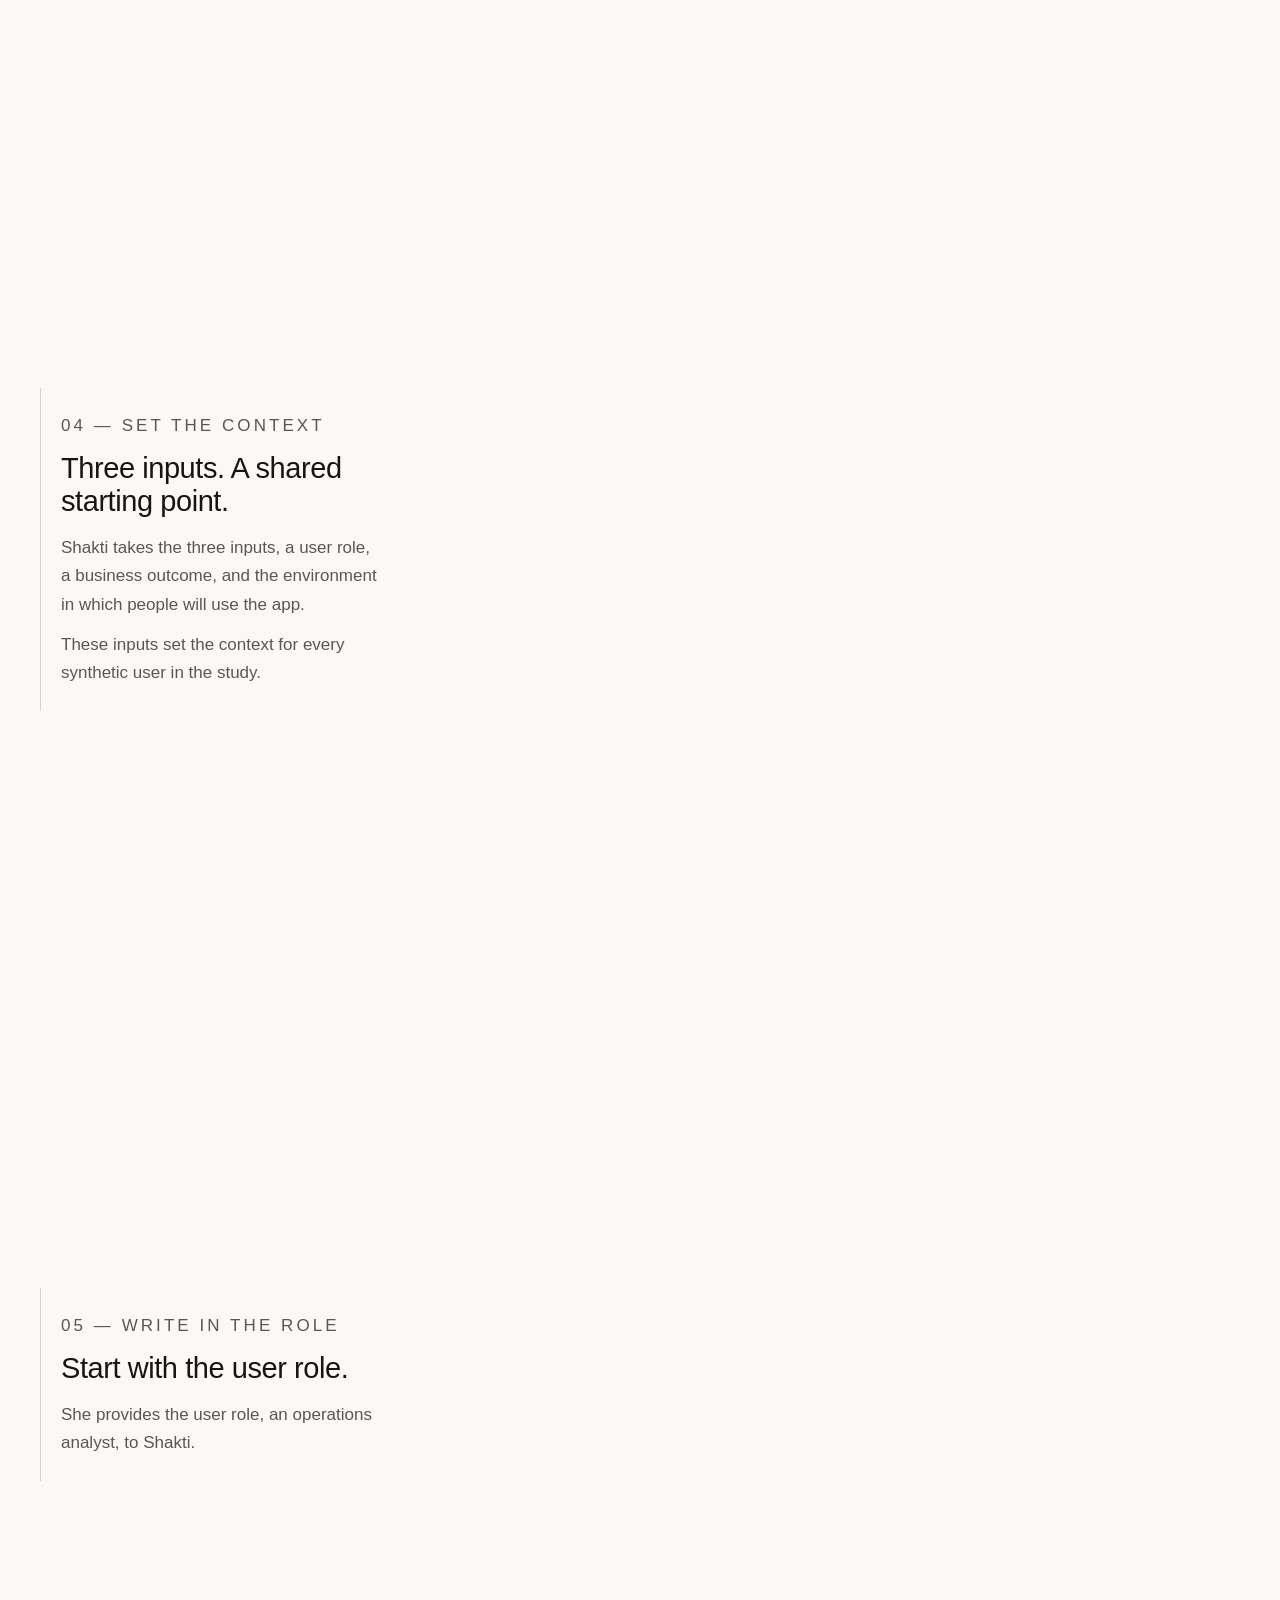
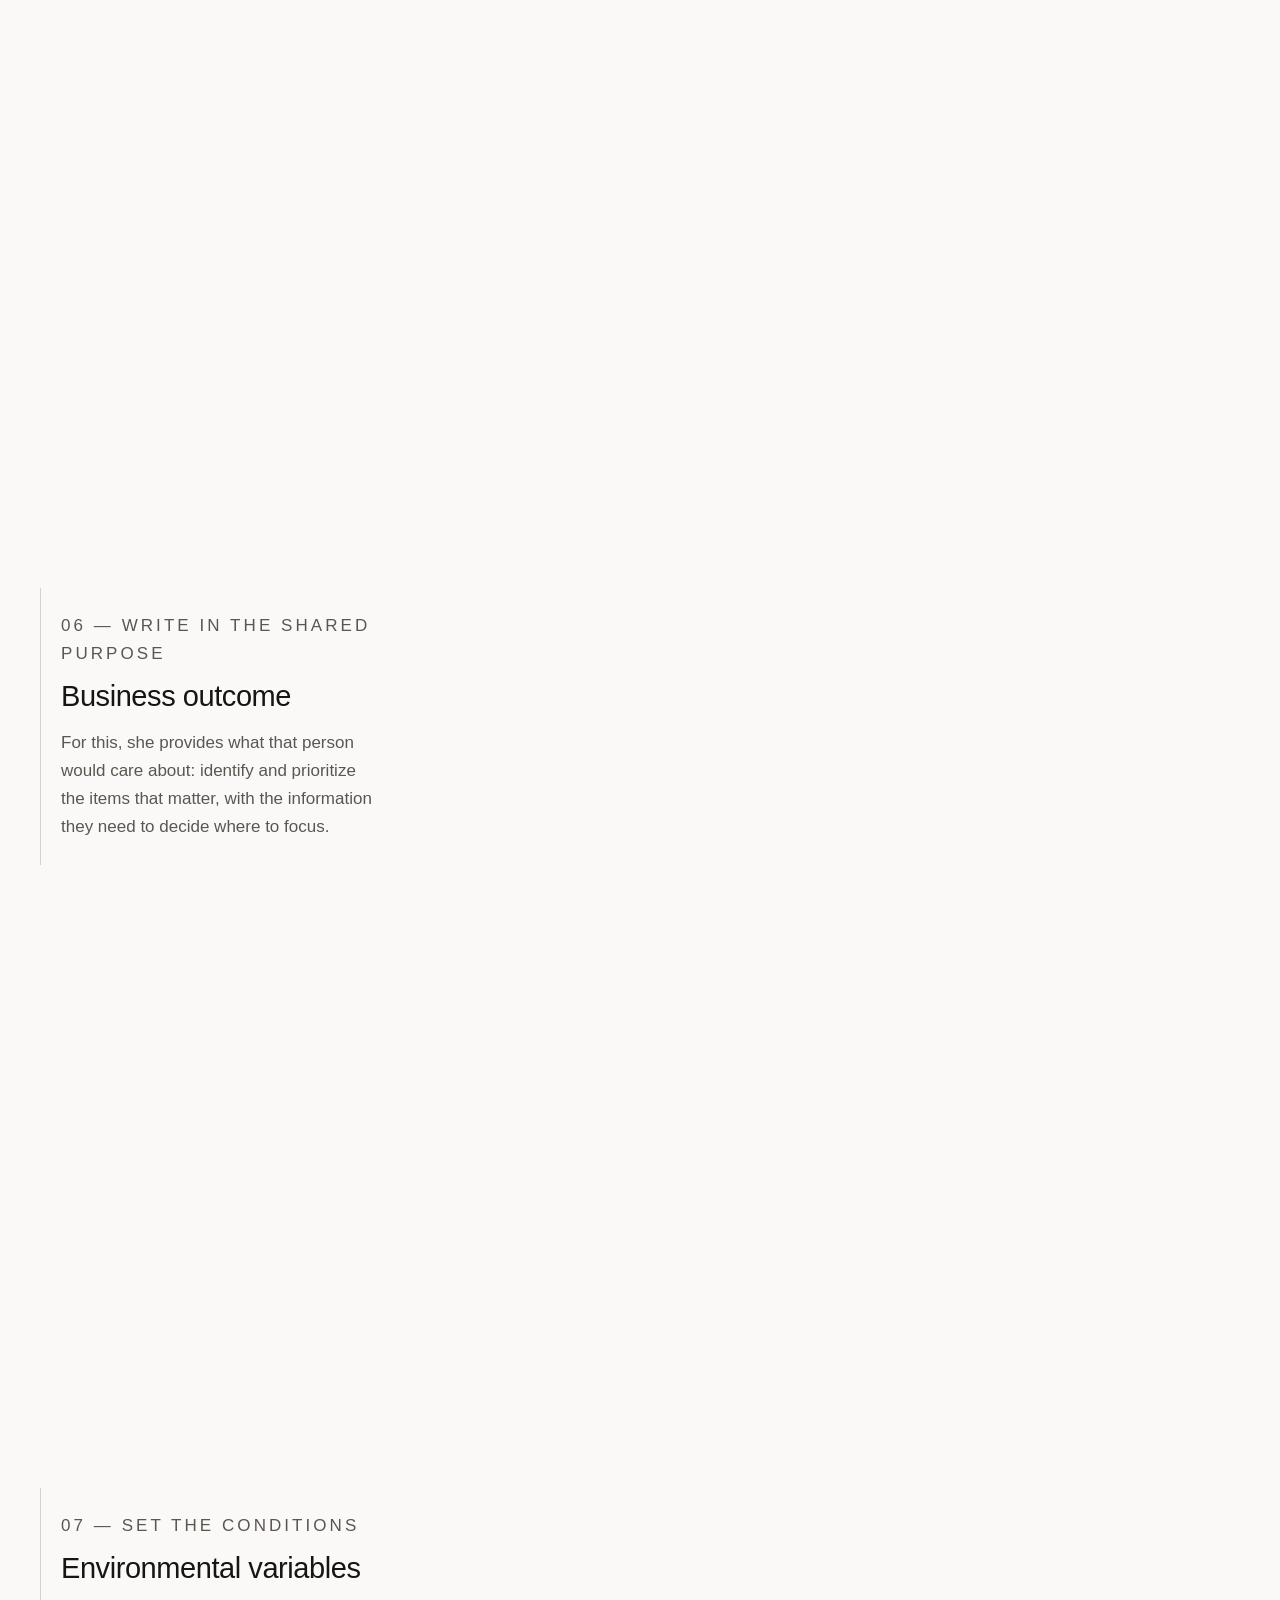
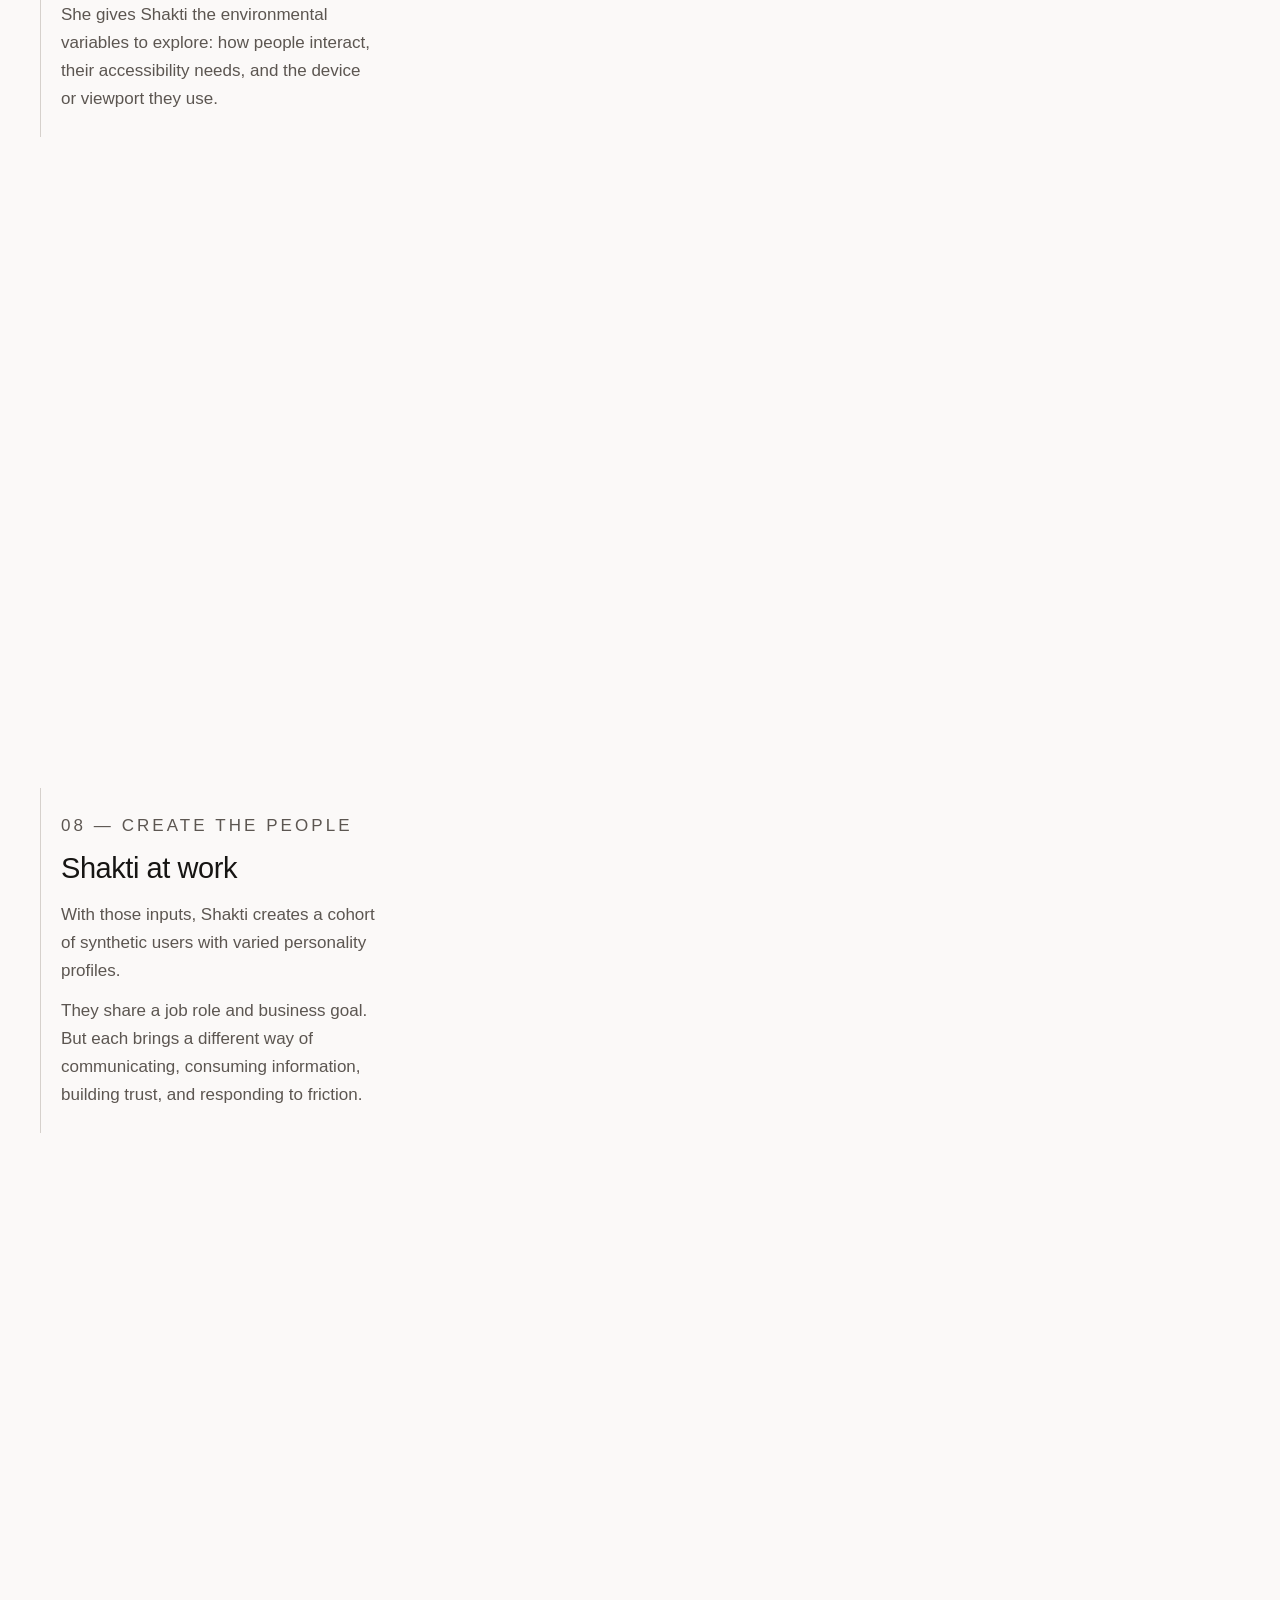
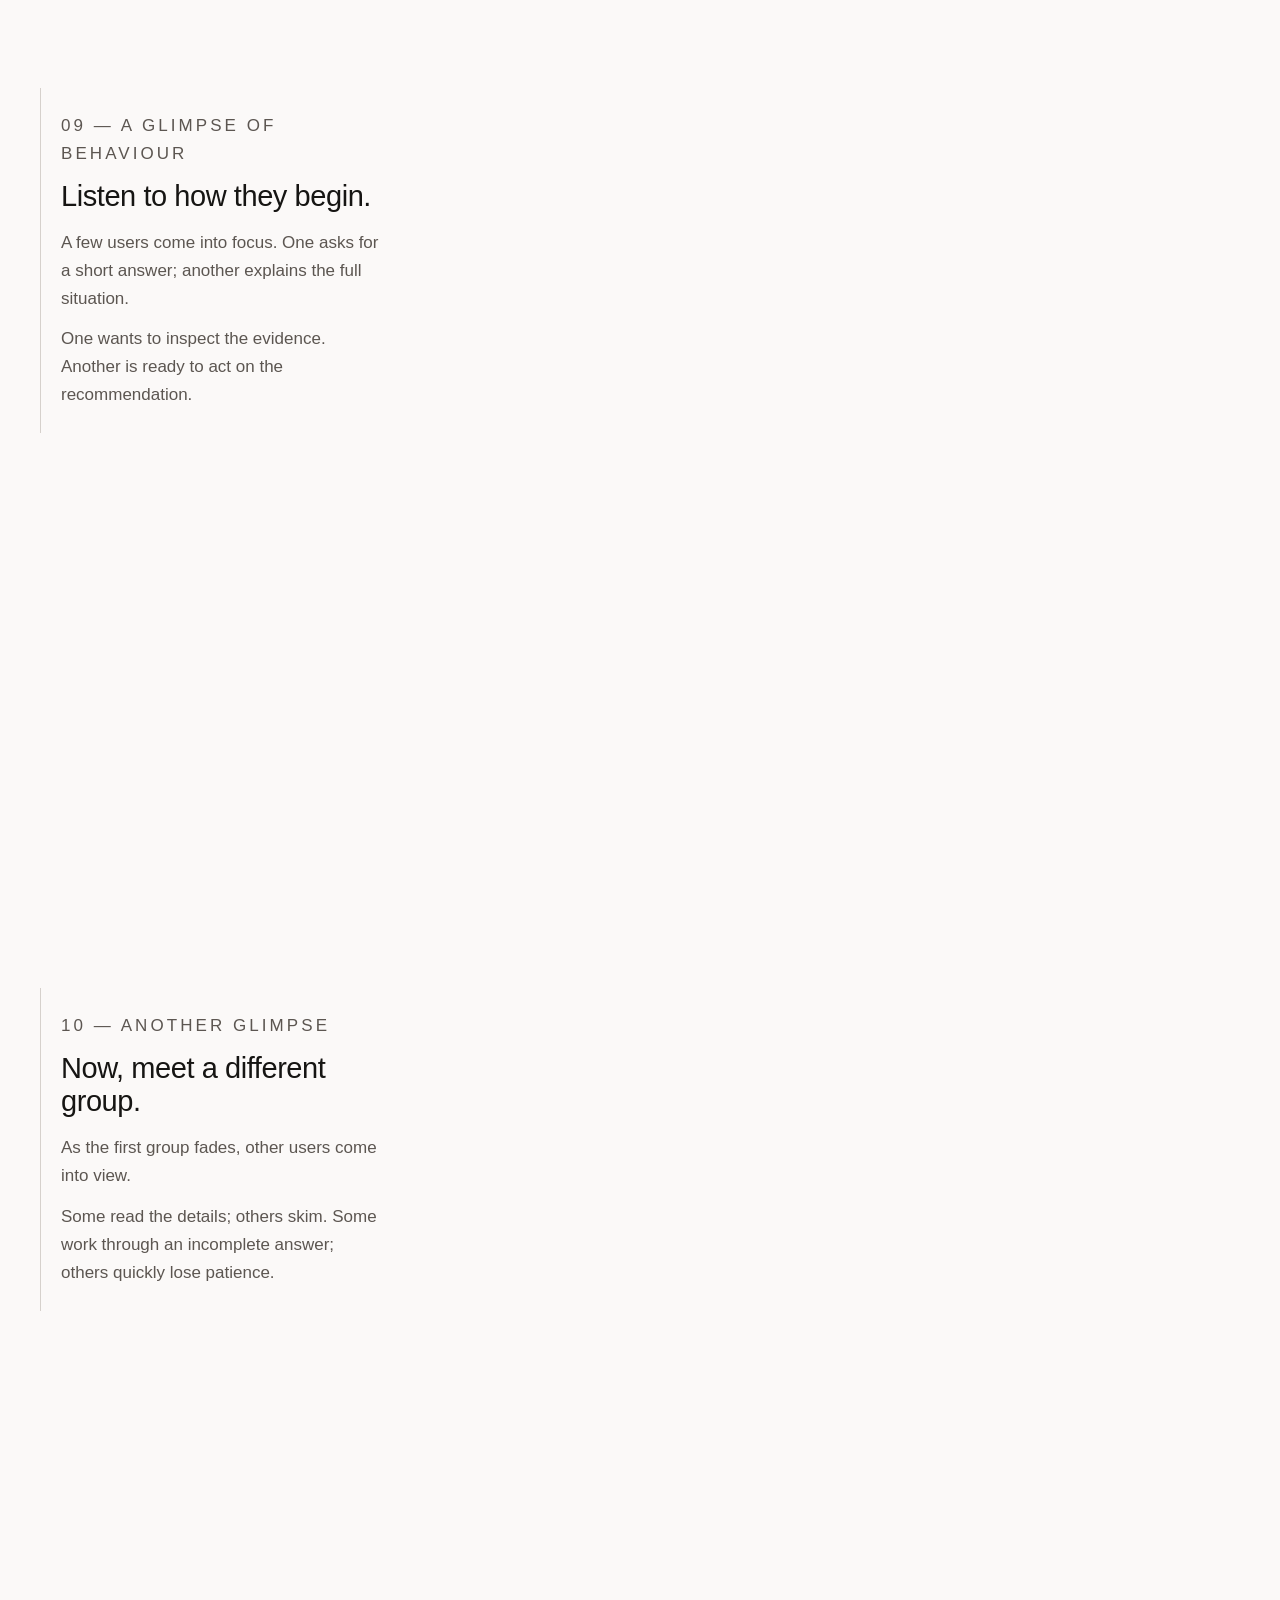
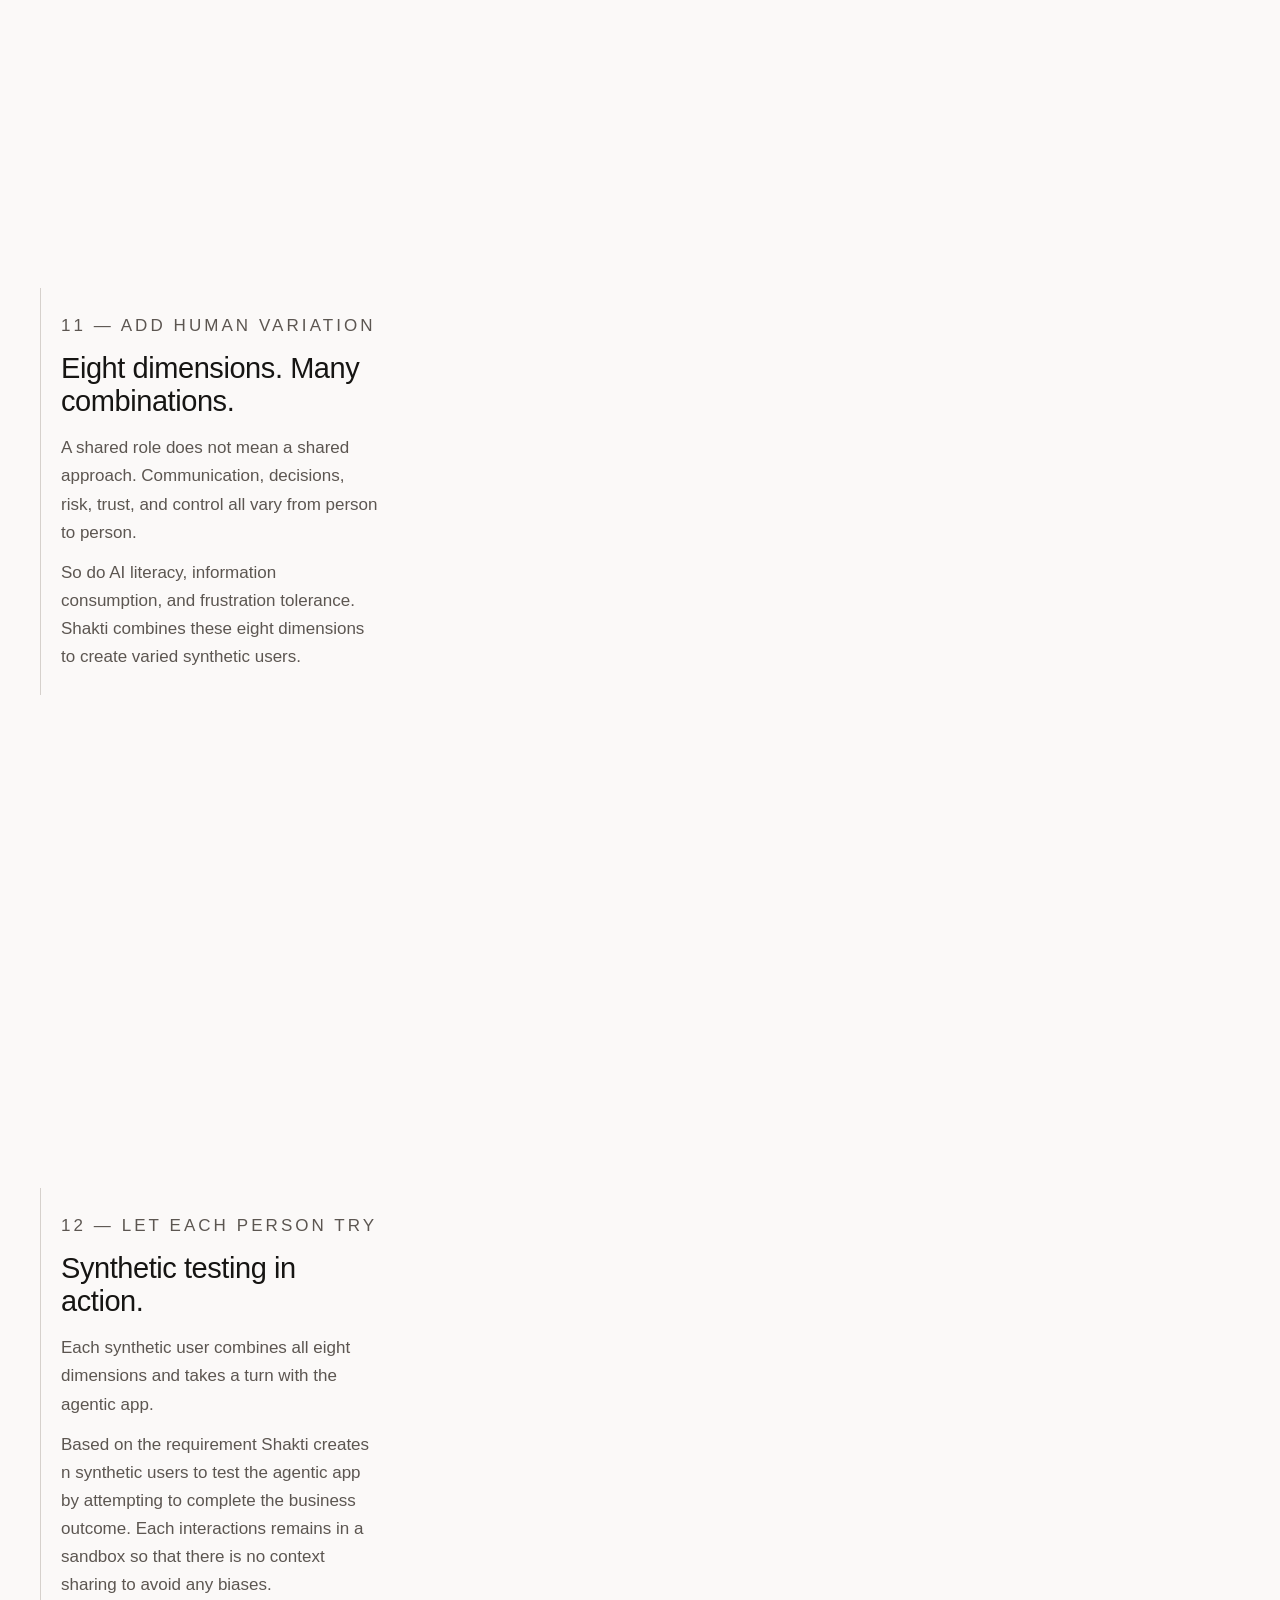
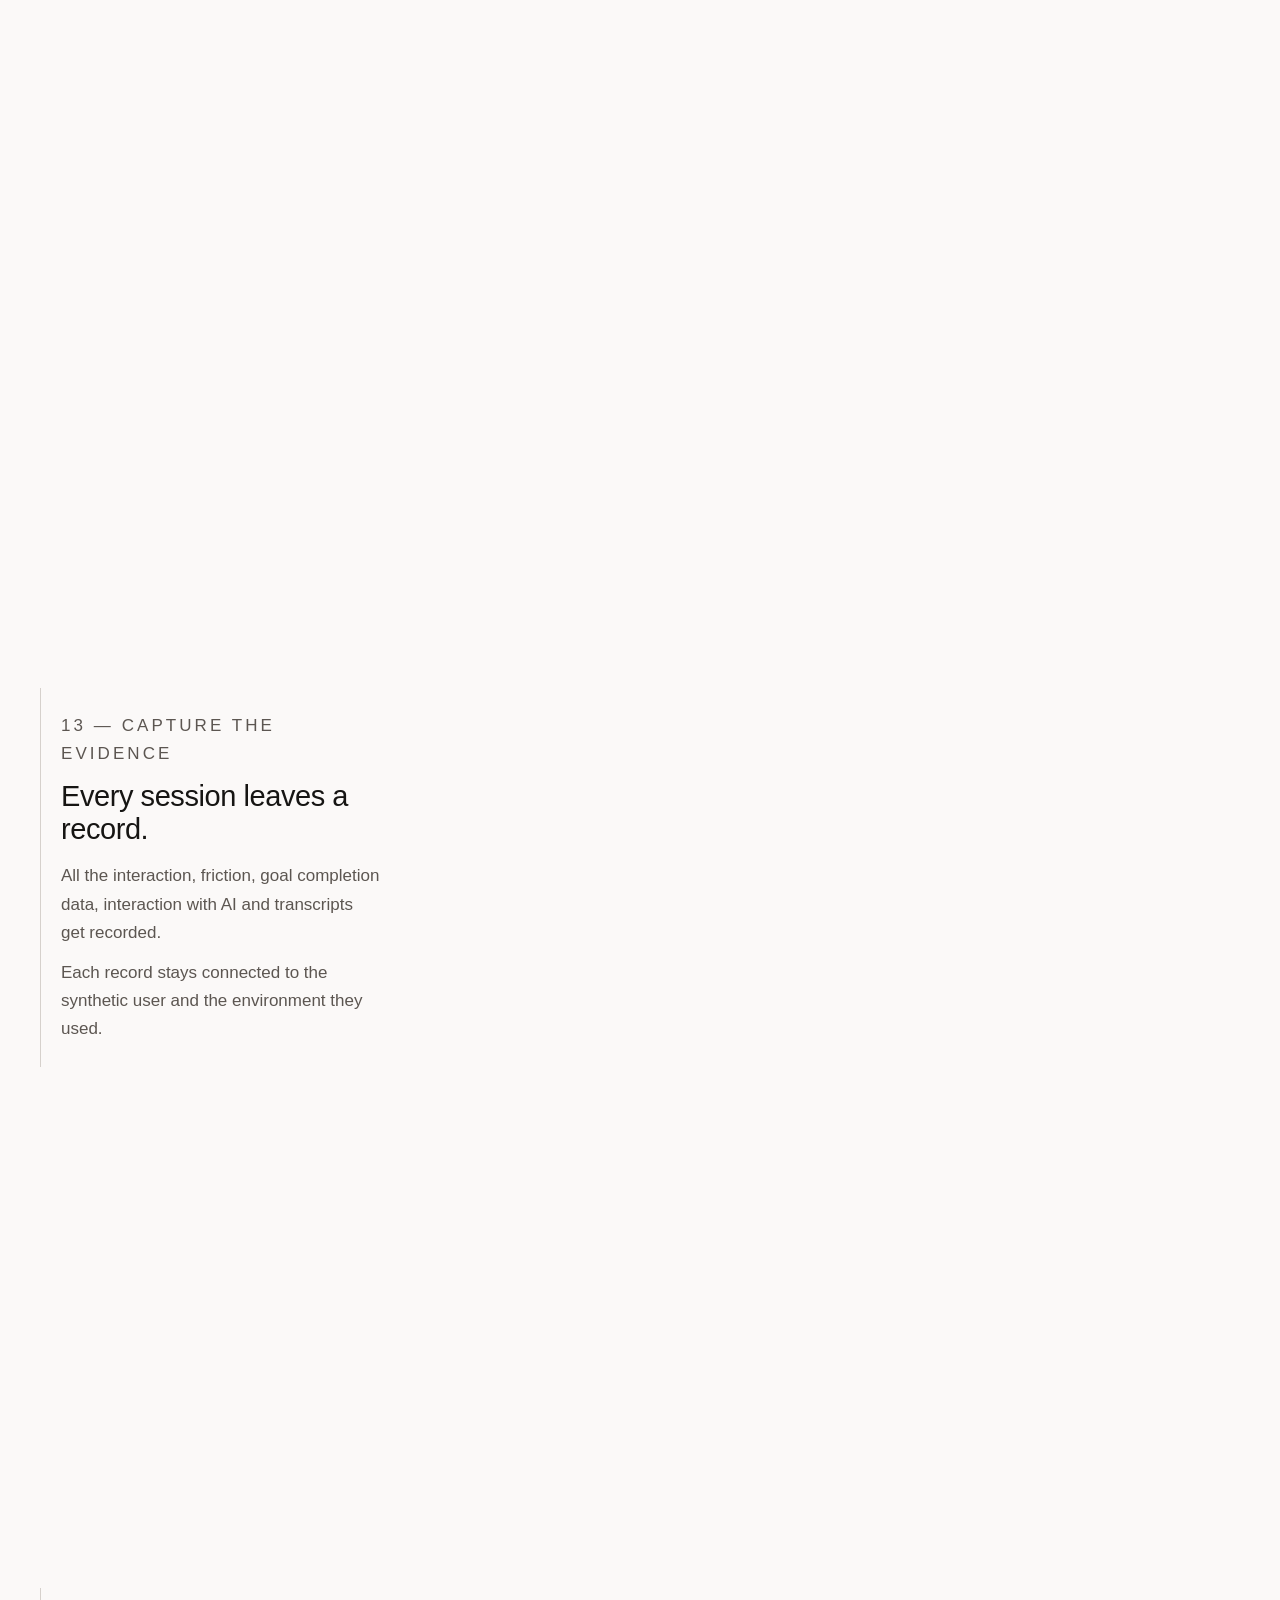
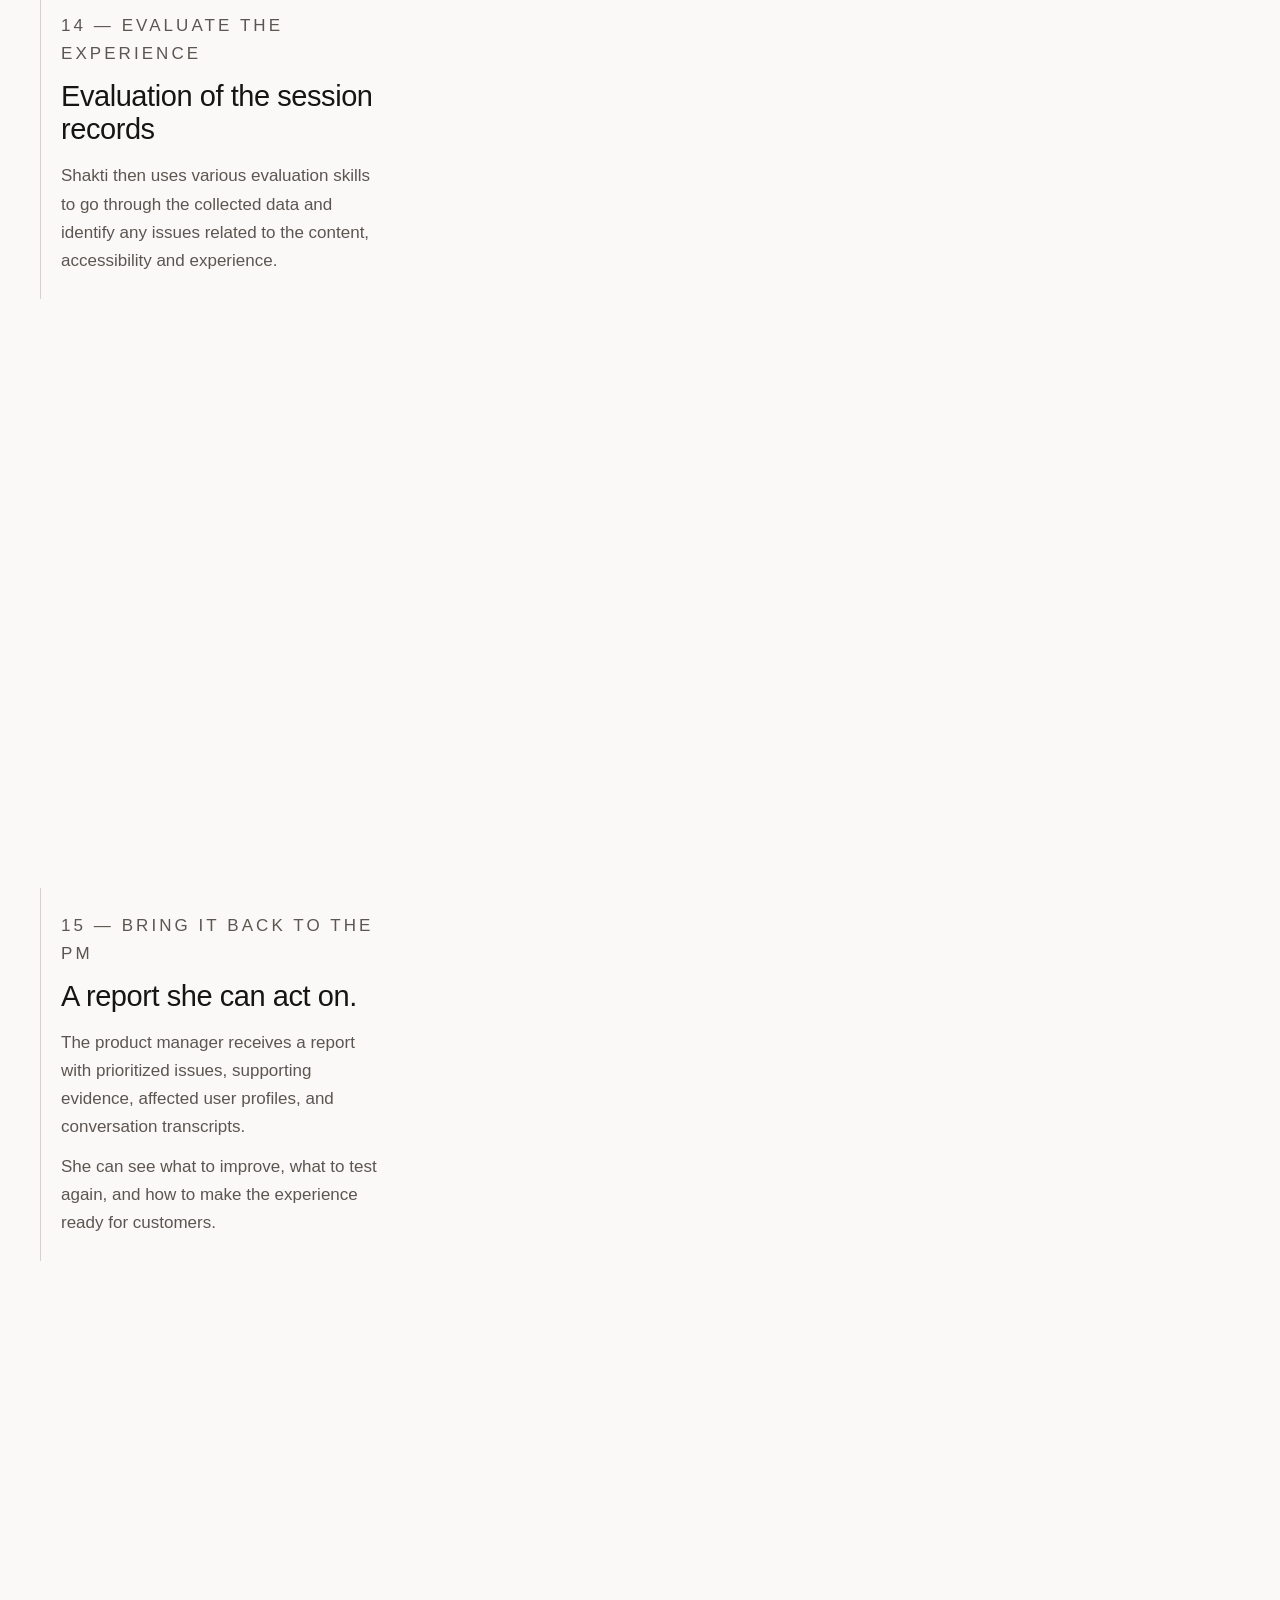
==== commit c7bee1d6: "Rounded corners on all drawn rectangles; wrap finding-card text Co-Authored-By: Claude Opus 5 <norep" ====
--- a/shakti-story-standalone.html
+++ b/shakti-story-standalone.html
@@ -541,7 +541,14 @@
   }
   return d + (closed ? 'Z' : '');
 }
-const roughRect = (x, y, w, h, seed, amt) => roughPoly([[x, y], [x + w, y], [x + w, y + h], [x, y + h]], seed, true, amt);
+// rounded, lightly wobbly rectangle
+function roughRect(x, y, w, h, seed, amt = 1.2, radius) {
+  const r = radius ?? Math.min(10, w * 0.12, h * 0.12);
+  const rr = rng(seed); const j = () => (rr() - 0.5) * 2 * amt * JITTER;
+  const P = (px, py) => `${(px + j()).toFixed(1)} ${(py + j()).toFixed(1)}`;
+  return `M${P(x + r, y)} L${P(x + w - r, y)} Q${x + w} ${y} ${P(x + w, y + r)} L${P(x + w, y + h - r)} Q${x + w} ${y + h} ${P(x + w - r, y + h)} ` +
+    `L${P(x + r, y + h)} Q${x} ${y + h} ${P(x, y + h - r)} L${P(x, y + r)} Q${x} ${y} ${P(x + r, y)} Z`;
+}
 function roughCircle(cx, cy, r, seed) {
   const rr = rng(seed); let d = '';
   const n = 8;
@@ -720,7 +727,7 @@
   [6.55, 'The environment', 'Select the environment variables'],
   [7.5, 'Bring the inputs together', 'Shakti absorbs the three inputs'],
   [7.95, 'The synthetic cohort', 'Shakti creates whole spectrum of synthetic users'],
-  [8.55, 'A glimpse of behaviour', 'Different ways to begin the same task'],
+  [8.95, 'A glimpse of behaviour', 'Different ways to begin the same task'],
   [9.55, 'Another glimpse', 'Different attention. Different patience.'],
   [10.55, 'Personality dimensions', 'Eight dimensions. Many ways to be human.'],
   [11.55, 'Synthetic testing in action', 'Synthetic users interacts with the agentic app'],
@@ -760,7 +767,7 @@
     queue: { x: 120, y0: 190, dy: 48 }, app12: { x: 530, y: 320, s: 0.72 }, stand: { x: 360, y: 320 },
     traits: { y: 440, cx: [400, 560] }, stack12: { x: 850, y: 300 },
     stack13: { x: 150, y: 560, s: 0.8 }, pages: [[370, 370], [630, 370]], pageS: 1,
-    stack14: { x: 160, y: 380, s: 1 }, glass: { x: 450, y: 310 }, findings: { x: 690, w: 250, h: 60, y0: 180, dy: 86 },
+    stack14: { x: 160, y: 380, s: 1 }, glass: { x: 450, y: 310 }, findings: { x: 690, w: 250, h: 70, y0: 175, dy: 92 },
     report: { x: 270, y: 150, w: 270, h: 420 }, pm: { x: 790, y: 360, s: 2.6 }
   };
   return {
@@ -792,6 +799,16 @@
   const defs = el('defs', {}, svg);
   const pat = el('pattern', { id: 'hatch', width: 6, height: 6, patternUnits: 'userSpaceOnUse', patternTransform: 'rotate(35)' }, defs);
   el('line', { x1: 0, y1: 0, x2: 0, y2: 6, stroke: C.text, 'stroke-width': 0.6, opacity: 0.08 }, pat);
+  // "watercolour wash": pigment spreads (displacement) and softens (blur) as a figure dissolves
+  const WASH_STEPS = 10;
+  for (let i = 0; i < WASH_STEPS; i++) {
+    const t = i / (WASH_STEPS - 1);
+    const f = el('filter', { id: 'wash-' + i, x: '-60%', y: '-60%', width: '220%', height: '220%' }, defs);
+    el('feTurbulence', { type: 'fractalNoise', baseFrequency: 0.09, numOctaves: 2, seed: 3, result: 'n' }, f);
+    el('feDisplacementMap', { in: 'SourceGraphic', in2: 'n', scale: (t * 26).toFixed(1), xChannelSelector: 'R', yChannelSelector: 'G', result: 'd' }, f);
+    el('feGaussianBlur', { in: 'd', stdDeviation: (t * 2.2).toFixed(2) }, f);
+  }
+  S.WASH_STEPS = WASH_STEPS;
   const marker = el('marker', { id: 'arrow', viewBox: '0 0 10 10', refX: 8, refY: 5, markerWidth: 7, markerHeight: 7, orient: 'auto-start-reverse' }, defs);
   el('path', { d: 'M1 1 L9 5 L1 9', fill: 'none', stroke: C.teal, 'stroke-width': 1.3, 'stroke-linecap': 'round', 'stroke-linejoin': 'round' }, marker);
 
@@ -1006,11 +1023,9 @@
   S.glass = el('g', {}, layers.front);
   {
     const g = S.glass;
-    el('path', { d: roughCircle(0, 0, 40, 800), fill: C.paleTeal, opacity: 0.6 }, g);
-    el('path', { d: roughCircle(0, 0, 40, 800), ...PEN, stroke: C.teal, 'stroke-width': 3.2, opacity: 0.95 }, g);
-    el('path', { d: roughCircle(0, 0, 33, 801), ...PEN, stroke: C.teal, 'stroke-width': 1, opacity: 0.6 }, g);
-    el('path', { d: 'M29 29 L58 58', stroke: C.teal, 'stroke-width': 7, 'stroke-linecap': 'round' }, g);
-    el('path', { d: 'M-16 -10 Q-6 -24 8 -20', ...PEN, stroke: C.paper, 'stroke-width': 2, opacity: 0.9 }, g);
+    el('circle', { cx: 0, cy: 0, r: 38, fill: C.paleTeal, opacity: 0.35 }, g);
+    el('circle', { cx: 0, cy: 0, r: 38, fill: 'none', stroke: C.teal, 'stroke-width': 2, opacity: 0.9 }, g);
+    el('path', { d: 'M28 28 L52 52', stroke: C.teal, 'stroke-width': 3.5, 'stroke-linecap': 'round', opacity: 0.9 }, g);
     T(g, 0, 78, 'Evaluate', { 'font-size': 14, 'font-weight': 600, 'text-anchor': 'middle' });
     ['Task outcome', 'Interaction experience', 'AI responses'].forEach((s, i) => {
       el('circle', { cx: -58, cy: 96 + i * 19 - 4, r: 2.6, fill: C.teal }, g);
@@ -1023,7 +1038,7 @@
     const dot = el('circle', { r: 4.5, fill: color, opacity: 0.9 }, g);
     const fText = el('g', {}, g);
     const t1 = T(fText, 0, 0, title, { 'font-size': 13, 'font-weight': 600 });
-    const t2 = TB(fText, 0, 0, desc, { 'font-size': 12, fill: C.text2 }, L.mobile ? 26 : 44);
+    const t2 = TB(fText, 0, 0, desc, { 'font-size': 12, fill: C.text2 }, L.mobile ? 26 : 32);
     const rText = el('g', {}, g);
     const t3 = T(rText, 0, 0, REPORT_ROWS[i], { 'font-size': L.mobile ? 11 : 13.5, 'font-weight': 600 });
     return { g, rect, dot, fText, rText, t1, t2, t3, seed: 850 + i };
@@ -1077,8 +1092,17 @@
     [7.55, { x, y, s: 1, o: 1 }], [7.75, { x: L.shakti4.x, y: L.shakti4.y, s: 0.15, o: 0 }]
   ]));
   const qy = j => L.queue.y0 + j * L.queue.dy;
+  // 10→11: 48 cohort members (8 per colour) travel to the scales and become the marks
+  const morphTarget = new Array(S.cohort.length).fill(-1);
+  {
+    const used = [0, 0, 0, 0, 0, 0];
+    S.cohort.forEach((p, i) => {
+      const ui = (i * 7 + S.cohortPos[i].row) % 6; // same colour rule as the cohort
+      if (used[ui] < 8) { morphTarget[i] = ui * 8 + used[ui]; used[ui]++; }
+    });
+  }
   const markT = S.marks.map(m => track([
-    [10.7 + m.di * 0.03, { x: m.x, y: m.y, s: 0, o: 0 }], [10.95 + m.di * 0.03, { s: 1, o: 1 }],
+    [10.86, { x: m.x, y: m.y, s: 1, o: 0 }], [10.96, { o: 1 }],
     [11.55, { x: m.x, y: m.y, s: 1 }], [11.95, { x: L.queue.x, y: qy(m.ui), s: 0.25 }], [11.86, { o: 1 }], [11.98, { o: 0 }]
   ]));
   const pcEarly = { x: (L.pages[0][0] + L.pages[1][0]) / 2, y: L.pages[0][1] };
@@ -1157,20 +1181,32 @@
 
     /* --- cohort --- */
     const inA = new Set(GLIMPSE_A.map(x => x.idx)), inB = new Set(GLIMPSE_B.map(x => x.idx));
-    const dimAll = seg(g, 8.55, 8.85), dimA = seg(g, 9.55, 9.8), riseB = seg(g, 9.62, 9.9), gone = seg(g, 10.55, 10.8);
+    const WASH_STEPS = S.WASH_STEPS, dimA = seg(g, 9.55, 9.8), riseB = seg(g, 9.62, 9.9), gone = seg(g, 10.55, 10.78);
+    const morphT = seg(g, 10.55, 10.92), morphOut = seg(g, 10.9, 10.97), morphIn = seg(g, 10.55, 10.75);
     const SQ = [[-14, -14], [14, -14], [-14, 14], [14, 14]]; // the four small squares of the Shakti mark
     S.cohort.forEach((p, i) => {
       const P = S.cohortPos[i];
       const e = seg(g, 8.0 + P.delay * 2.5, 8.4 + P.delay * 2.5, easeOut);
       const sq = SQ[(P.col < L.grid.cols / 2 ? 0 : 1) + (P.row < L.grid.rows / 2 ? 0 : 2)];
       const ox = sh.x + sq[0] * sh.s, oy = sh.y + sq[1] * sh.s;
-      let o = e * (1 - gone);
+      let o = e, wash = 0;
+      // 8→9: everyone except the four retained people washes away, staggered like spreading water
+      const dP = seg(g, 9.0 + P.delay * 1.5, 9.22 + P.delay * 1.5);
       if (inA.has(i)) o *= lerp(1, 0.07, dimA);
-      else if (inB.has(i)) o *= g < 9.62 ? lerp(1, 0.07, dimAll) : lerp(0.07, 1, riseB);
-      else o *= lerp(1, 0.07, dimAll);
-      setT(p, lerp(ox, P.x, e), lerp(oy, P.y, e), lerp(0.25, P.s, e), P.rot); setO(p, o);
+      else if (inB.has(i)) { if (g < 9.62) { o *= lerp(1, 0.07, dP); wash = dP; } else o *= lerp(0.07, 1, riseB); }
+      else { o *= lerp(1, 0.07, dP); wash = dP; }
+      const washing = wash > 0.02 && wash < 0.98;
+      p.setAttribute('filter', washing ? `url(#wash-${Math.round(wash * (WASH_STEPS - 1))})` : 'none');
+      let x = lerp(ox, P.x, e), y = lerp(oy, P.y, e), sc = lerp(0.25, P.s, e) * (1 + 0.22 * Math.sin(Math.PI * wash));
+      const mt = morphTarget[i];
+      if (mt >= 0 && g > 10.5) { // this person morphs into a scale mark
+        const m = S.marks[mt];
+        x = lerp(x, m.x, morphT); y = lerp(y, m.y, morphT); sc = lerp(sc, 0.3, morphT);
+        o = lerp(o, 0.9, morphIn) * (1 - morphOut);
+      } else o *= 1 - gone;
+      setT(p, x, y, sc, P.rot * (1 - morphT)); setO(p, o);
     });
-    S.glimpseA.forEach(gg => setO(gg, seg(g, 8.8, 9.0) * (1 - seg(g, 9.55, 9.72))));
+    S.glimpseA.forEach(gg => setO(gg, seg(g, 9.18, 9.35) * (1 - seg(g, 9.55, 9.72))));
     S.glimpseB.forEach(gg => setO(gg, seg(g, 9.85, 10.05) * (1 - seg(g, 10.55, 10.7))));
 
     /* --- scales & marks --- */
@@ -1261,7 +1297,7 @@
       if (Math.abs(cache.w - c.w) > 0.5 || Math.abs(cache.h - c.h) > 0.5) { cache.w = c.w; cache.h = c.h; f.rect.setAttribute('d', roughRect(0, 0, c.w, c.h, f.seed, 0.9)); }
       setT(f.g, c.x, c.y); setO(f.g, c.o);
       f.dot.setAttribute('cx', 16); f.dot.setAttribute('cy', c.h / 2);
-      const two = L.mobile; f.t1.setAttribute('x', 30); f.t1.setAttribute('y', two ? 22 : c.h / 2 - 3); f.t2.setAttribute('x', 30); f.t2.setAttribute('y', two ? 42 : c.h / 2 + 13); Array.from(f.t2.childNodes).forEach(ts => ts.setAttribute('x', 30));
+      const two = true; f.t1.setAttribute('x', 30); f.t1.setAttribute('y', two ? 22 : c.h / 2 - 3); f.t2.setAttribute('x', 30); f.t2.setAttribute('y', two ? 42 : c.h / 2 + 13); Array.from(f.t2.childNodes).forEach(ts => ts.setAttribute('x', 30));
       f.t3.setAttribute('x', 30); f.t3.setAttribute('y', c.h / 2 + 5);
       setO(f.fText, 1 - seg(g, 14.6, 14.75)); setO(f.rText, seg(g, 14.8, 14.95));
     });
